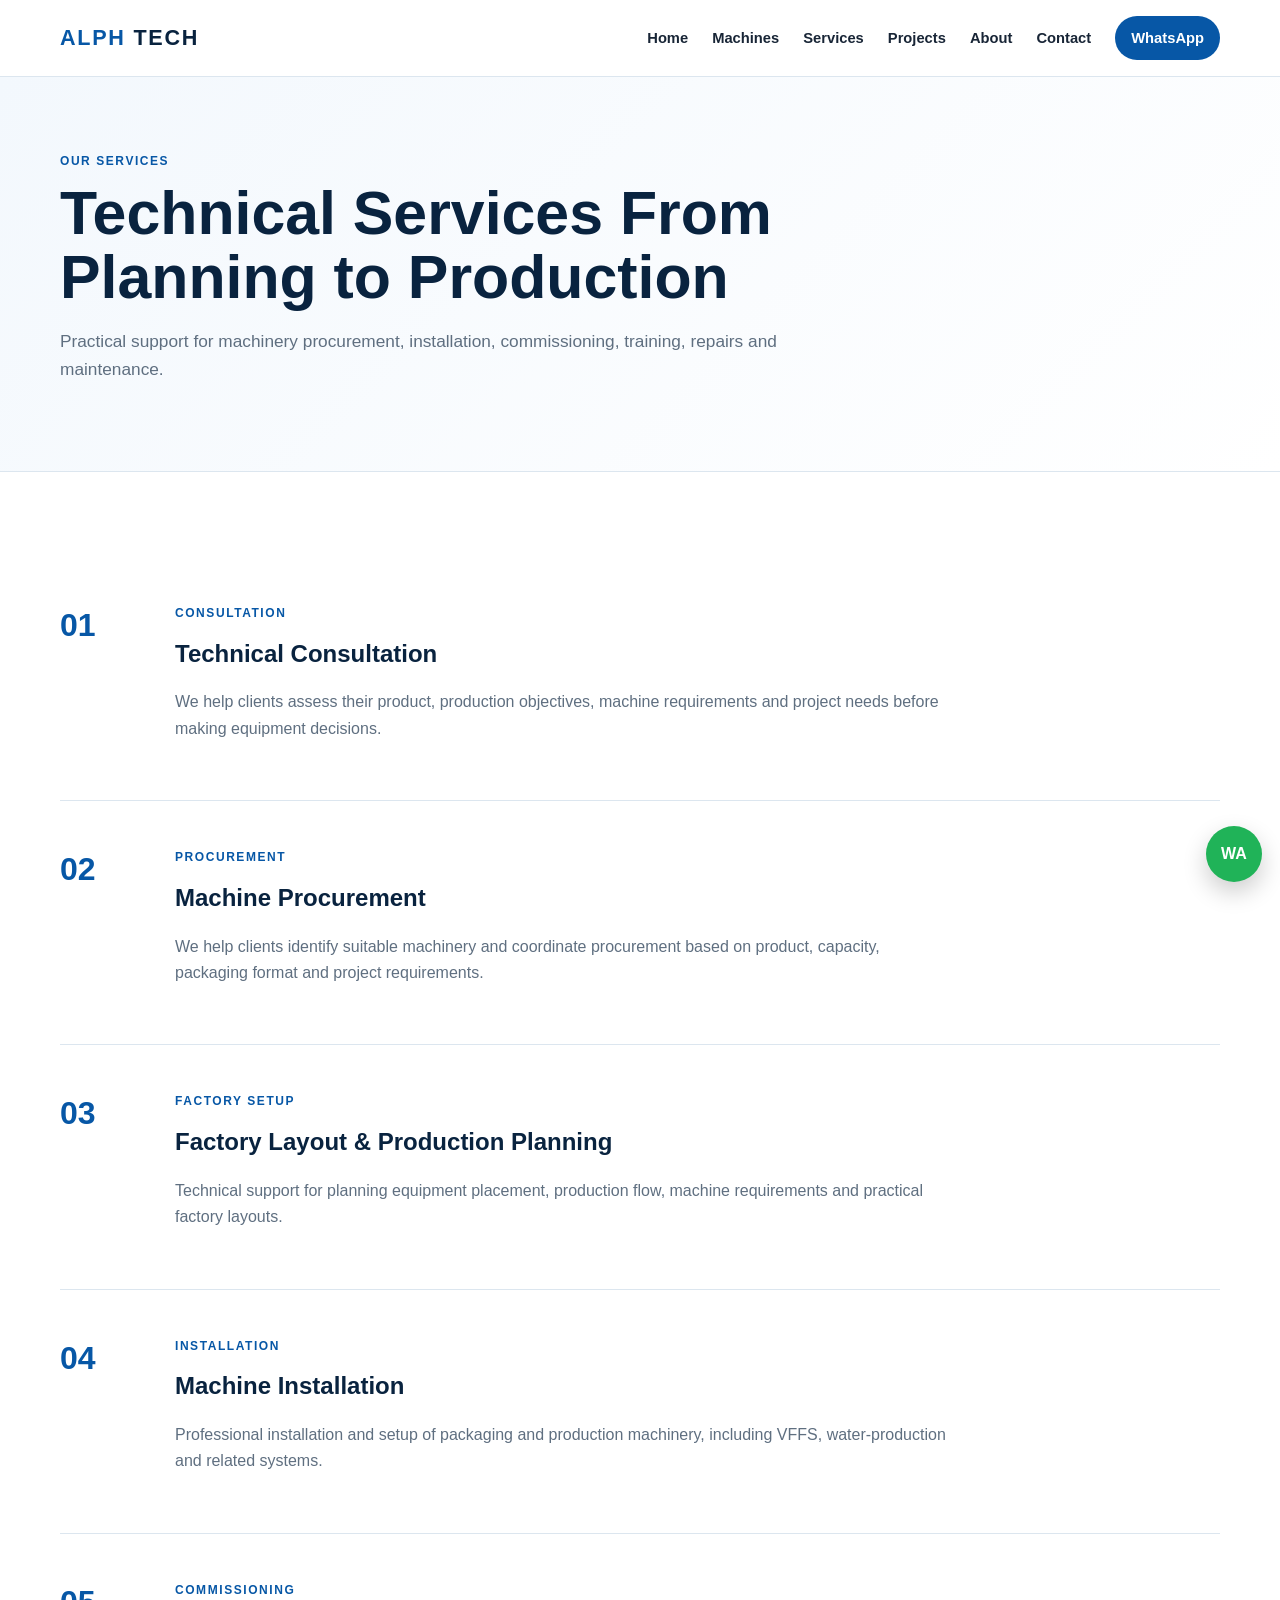
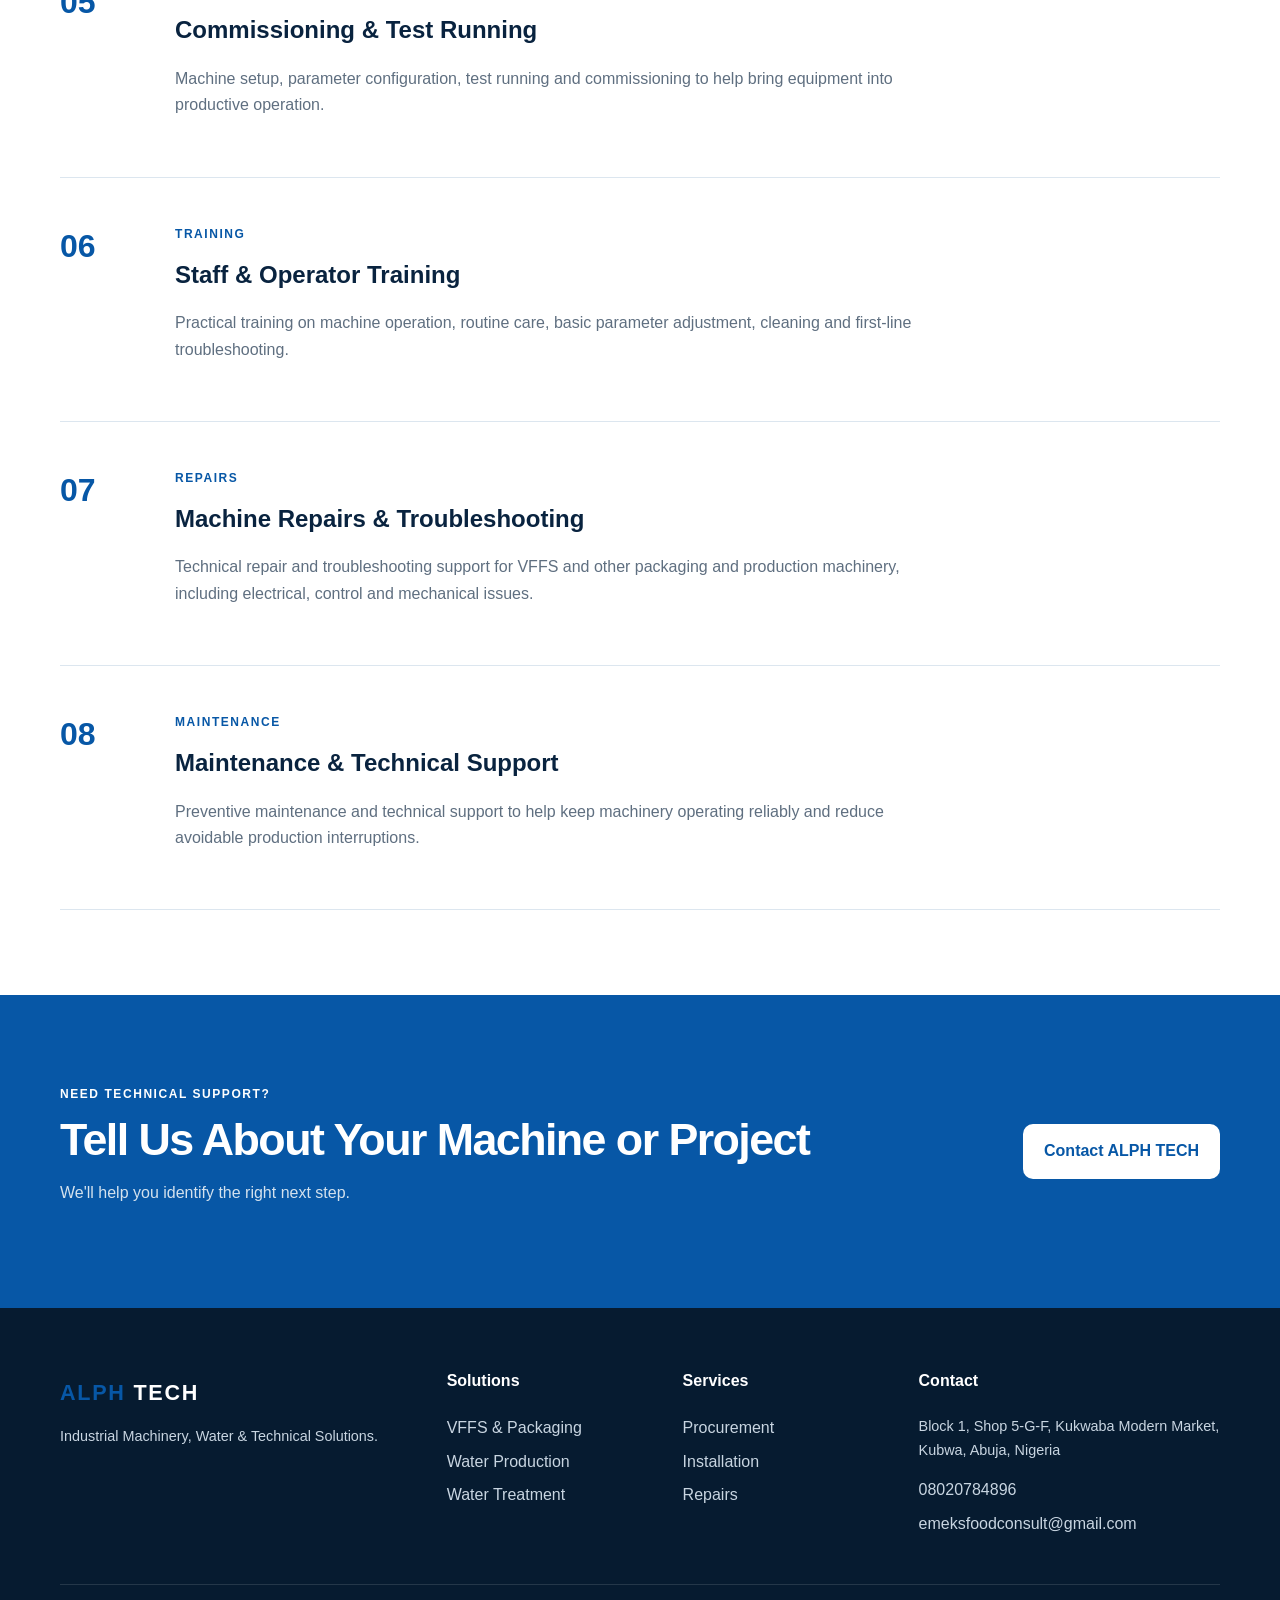
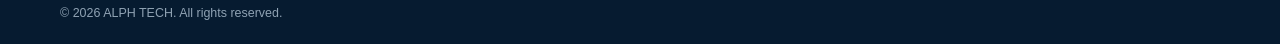
==== services.html @ 34084520 "Add files via upload" ====
<!DOCTYPE html>
<html lang="en"><head><meta charset="UTF-8"><meta name="viewport" content="width=device-width, initial-scale=1.0"><title>Services | ALPH TECH — Procurement, Installation, Repairs & Consultation</title><meta name="description" content="ALPH TECH offers machine procurement, installation, commissioning, factory layout, staff training, repairs, maintenance and technical consultation in Abuja and across Nigeria."><link rel="stylesheet" href="style.css"></head>
<body>
<header class="site-header"><div class="container nav-wrap"><a class="brand" href="index.html"><span>ALPH</span> TECH</a><button class="menu-toggle" aria-label="Open menu">☰</button><nav class="nav" id="mainNav"><a href="index.html">Home</a><a href="machines.html">Machines</a><a href="services.html">Services</a><a href="projects.html">Projects</a><a href="about.html">About</a><a href="contact.html">Contact</a><a class="nav-whatsapp" href="https://wa.me/2348020784896" target="_blank" rel="noopener">WhatsApp</a></nav></div></header>
<main>
<section class="page-hero"><div class="container"><span class="eyebrow">OUR SERVICES</span><h1>Technical Services From Planning to Production</h1><p>Practical support for machinery procurement, installation, commissioning, training, repairs and maintenance.</p></div></section>
<section class="section"><div class="container service-list">
<article id="consultation" class="service-row"><div class="service-number">01</div><div><span class="eyebrow">CONSULTATION</span><h2>Technical Consultation</h2><p>We help clients assess their product, production objectives, machine requirements and project needs before making equipment decisions.</p></div></article>
<article id="procurement" class="service-row"><div class="service-number">02</div><div><span class="eyebrow">PROCUREMENT</span><h2>Machine Procurement</h2><p>We help clients identify suitable machinery and coordinate procurement based on product, capacity, packaging format and project requirements.</p></div></article>
<article id="factory-layout" class="service-row"><div class="service-number">03</div><div><span class="eyebrow">FACTORY SETUP</span><h2>Factory Layout &amp; Production Planning</h2><p>Technical support for planning equipment placement, production flow, machine requirements and practical factory layouts.</p></div></article>
<article id="installation" class="service-row"><div class="service-number">04</div><div><span class="eyebrow">INSTALLATION</span><h2>Machine Installation</h2><p>Professional installation and setup of packaging and production machinery, including VFFS, water-production and related systems.</p></div></article>
<article id="commissioning" class="service-row"><div class="service-number">05</div><div><span class="eyebrow">COMMISSIONING</span><h2>Commissioning &amp; Test Running</h2><p>Machine setup, parameter configuration, test running and commissioning to help bring equipment into productive operation.</p></div></article>
<article id="training" class="service-row"><div class="service-number">06</div><div><span class="eyebrow">TRAINING</span><h2>Staff &amp; Operator Training</h2><p>Practical training on machine operation, routine care, basic parameter adjustment, cleaning and first-line troubleshooting.</p></div></article>
<article id="repairs" class="service-row"><div class="service-number">07</div><div><span class="eyebrow">REPAIRS</span><h2>Machine Repairs &amp; Troubleshooting</h2><p>Technical repair and troubleshooting support for VFFS and other packaging and production machinery, including electrical, control and mechanical issues.</p></div></article>
<article id="maintenance" class="service-row"><div class="service-number">08</div><div><span class="eyebrow">MAINTENANCE</span><h2>Maintenance &amp; Technical Support</h2><p>Preventive maintenance and technical support to help keep machinery operating reliably and reduce avoidable production interruptions.</p></div></article>
</div></section>
<section class="section section-blue"><div class="container cta"><div><span class="eyebrow">NEED TECHNICAL SUPPORT?</span><h2>Tell Us About Your Machine or Project</h2><p>We'll help you identify the right next step.</p></div><a class="btn btn-white" href="contact.html">Contact ALPH TECH</a></div></section>
</main>
<footer class="footer"><div class="container footer-grid"><div><a class="brand footer-brand" href="index.html"><span>ALPH</span> TECH</a><p>Industrial Machinery, Water &amp; Technical Solutions.</p></div><div><h4>Solutions</h4><a href="machines.html#vffs">VFFS &amp; Packaging</a><a href="machines.html#water-production">Water Production</a><a href="machines.html#water-treatment">Water Treatment</a></div><div><h4>Services</h4><a href="#procurement">Procurement</a><a href="#installation">Installation</a><a href="#repairs">Repairs</a></div><div><h4>Contact</h4><p>Block 1, Shop 5-G-F, Kukwaba Modern Market, Kubwa, Abuja, Nigeria</p><a href="tel:+2348020784896">08020784896</a><a href="mailto:emeksfoodconsult@gmail.com">emeksfoodconsult@gmail.com</a></div></div><div class="container copyright">© 2026 ALPH TECH. All rights reserved.</div></footer><a class="floating-whatsapp" href="https://wa.me/2348020784896" target="_blank" rel="noopener">WA</a><script src="script.js"></script>
</body></html>
---- style.css ----
:root{--blue:#0757a6;--blue2:#0b74d1;--navy:#09233f;--text:#182536;--muted:#5f6f80;--soft:#f2f7fb;--line:#dce6ef;--white:#fff;--shadow:0 16px 45px rgba(9,35,63,.10);--radius:18px}*{box-sizing:border-box}html{scroll-behavior:smooth}body{margin:0;font-family:Inter,Segoe UI,Arial,sans-serif;color:var(--text);background:#fff;line-height:1.65}a{color:inherit;text-decoration:none}.container{width:min(1160px,92%);margin:auto}.site-header{position:sticky;top:0;z-index:20;background:rgba(255,255,255,.96);backdrop-filter:blur(10px);border-bottom:1px solid var(--line)}.nav-wrap{min-height:76px;display:flex;align-items:center;justify-content:space-between}.brand{font-weight:900;font-size:1.35rem;letter-spacing:.08em;color:var(--navy)}.brand span{color:var(--blue)}.nav{display:flex;align-items:center;gap:24px;font-size:.92rem;font-weight:700}.nav a:hover{color:var(--blue)}.nav-whatsapp{background:var(--blue);color:#fff!important;padding:10px 16px;border-radius:999px}.menu-toggle{display:none;background:none;border:0;font-size:1.7rem;color:var(--navy)}.hero{padding:74px 0 65px;background:linear-gradient(135deg,#f3f8fd 0%,#fff 65%)}.hero-grid{display:grid;grid-template-columns:1.03fr .97fr;gap:54px;align-items:center}.eyebrow{display:inline-block;color:var(--blue);font-size:.75rem;font-weight:900;letter-spacing:.13em;margin-bottom:10px}.hero h1{font-size:clamp(2.35rem,5vw,4.4rem);line-height:1.04;letter-spacing:-.045em;margin:0 0 20px;color:var(--navy)}.hero-lead{font-size:1.12rem;color:var(--muted);max-width:680px}.hero-actions{display:flex;gap:12px;flex-wrap:wrap;margin:28px 0}.btn{display:inline-flex;align-items:center;justify-content:center;border-radius:10px;padding:13px 20px;font-weight:800;border:1px solid transparent;cursor:pointer}.btn-primary{background:var(--blue);color:#fff}.btn-primary:hover{background:var(--navy)}.btn-light{background:#fff;border-color:var(--line);color:var(--navy)}.btn-white{background:#fff;color:var(--blue)}.hero-stats{display:flex;gap:28px;margin-top:30px;flex-wrap:wrap}.hero-stats div{display:flex;flex-direction:column}.hero-stats strong{font-size:1.5rem;color:var(--navy)}.hero-stats span{font-size:.78rem;color:var(--muted);font-weight:700}.image-placeholder{position:relative;min-height:250px;background:linear-gradient(135deg,#dfeaf4,#eef4f8);border:1px solid var(--line);border-radius:var(--radius);overflow:hidden;display:flex;align-items:center;justify-content:center}.image-placeholder img{width:100%;height:100%;min-height:250px;object-fit:cover;display:block}.hero-visual{min-height:460px;box-shadow:var(--shadow)}.hero-visual img{min-height:460px}.placeholder-label{position:absolute;inset:0;display:flex;align-items:center;justify-content:center;flex-direction:column;text-align:center;color:#476074;font-weight:900;letter-spacing:.08em}.placeholder-label small{font-weight:600;letter-spacing:0;color:#6c7d8b;margin-top:5px}.placeholder-active .placeholder-label{display:flex}.placeholder-label{display:none}.placeholder-active .placeholder-label{display:flex}.section{padding:85px 0}.section-soft{background:var(--soft)}.section-blue{background:var(--blue);color:#fff}.section-dark{background:var(--navy);color:#fff}.section-heading{display:flex;justify-content:space-between;gap:40px;align-items:end;margin-bottom:35px}.section-heading h2,.split h2,.cta h2{font-size:clamp(1.9rem,3.5vw,3rem);line-height:1.1;letter-spacing:-.035em;margin:0;color:var(--navy)}.section-heading>p{max-width:500px;color:var(--muted);margin:0}.light h2,.section-blue .eyebrow{color:#fff}.section-blue .section-heading>p{color:#dbeeff}.cards{display:grid;gap:20px}.cards.four{grid-template-columns:repeat(4,1fr)}.cards.three{grid-template-columns:repeat(3,1fr)}.cards.two{grid-template-columns:repeat(2,1fr)}.service-card{background:#fff;border:1px solid var(--line);border-radius:var(--radius);padding:26px;box-shadow:0 8px 25px rgba(9,35,63,.05)}.service-card h3{margin:12px 0 8px;color:var(--navy)}.service-card p{color:var(--muted)}.service-card a,.text-link{color:var(--blue);font-weight:800}.service-card.tall{padding:20px}.service-card.tall .image-placeholder{margin:-20px -20px 22px;border-radius:18px 18px 0 0;border:0}.icon{width:42px;height:42px;border-radius:10px;background:#e7f2fc;color:var(--blue);display:grid;place-items:center;font-weight:900}.image-feature{display:grid;grid-template-columns:1fr 1fr;gap:38px;align-items:center}.image-feature .large{min-height:410px}.image-feature .large img{min-height:410px}.feature-copy h3{font-size:1.8rem;margin-top:0}.feature-copy p{color:#dbeeff}.tag-list{display:flex;flex-wrap:wrap;gap:8px;margin:22px 0}.tag-list span{border:1px solid rgba(255,255,255,.28);padding:7px 11px;border-radius:999px;font-size:.82rem}.split{display:grid;grid-template-columns:1fr 1fr;gap:55px;align-items:center}.split.reverse{grid-template-columns:1fr 1fr}.check-list{padding:0;list-style:none}.check-list li{margin:11px 0;padding-left:27px;position:relative}.check-list li:before{content:"✓";position:absolute;left:0;color:var(--blue);font-weight:900}.mini-grid{display:grid;grid-template-columns:repeat(3,1fr);gap:10px;margin:25px 0}.mini-grid div{background:#fff;border:1px solid var(--line);padding:16px;border-radius:12px;display:flex;flex-direction:column}.mini-grid strong{color:var(--blue);font-size:1.2rem}.mini-grid span{font-size:.78rem;color:var(--muted)}.process{display:grid;grid-template-columns:repeat(3,1fr);gap:20px}.process>div{border-top:3px solid var(--blue);padding:22px;background:#fff;border:1px solid var(--line);border-top:3px solid var(--blue);border-radius:12px}.process b{color:var(--blue)}.process h3{margin:7px 0}.process p{color:var(--muted);margin:0}.cta{display:flex;justify-content:space-between;align-items:center;gap:30px}.cta h2{color:#fff}.cta p{color:#d4e2ee;max-width:700px}.page-hero{padding:70px 0;background:linear-gradient(135deg,#f3f8fd,#fff);border-bottom:1px solid var(--line)}.page-hero h1{font-size:clamp(2.2rem,5vw,3.8rem);line-height:1.05;color:var(--navy);margin:0 0 16px;max-width:850px}.page-hero p{max-width:720px;color:var(--muted);font-size:1.08rem}.machine-grid{display:grid;grid-template-columns:repeat(4,1fr);gap:20px}.machine-card{border:1px solid var(--line);border-radius:var(--radius);overflow:hidden;background:#fff;box-shadow:0 8px 24px rgba(9,35,63,.05)}.machine-card .image-placeholder{border:0;border-radius:0;min-height:220px}.machine-card .image-placeholder img{min-height:220px}.machine-card h3,.machine-card p{margin-left:20px;margin-right:20px}.machine-card h3{margin-top:20px;margin-bottom:6px;color:var(--navy)}.machine-card p{color:var(--muted);margin-bottom:23px}.notice{margin-top:30px;padding:20px 22px;border-radius:12px;background:#eaf4fd;border:1px solid #cfe5f7;color:#27465f}.centered{text-align:center}.service-list{display:grid;gap:0}.service-row{display:grid;grid-template-columns:90px 1fr;gap:25px;padding:42px 0;border-bottom:1px solid var(--line)}.service-number{font-size:2rem;font-weight:900;color:var(--blue)}.service-row h2{margin:0 0 8px;color:var(--navy)}.service-row p{max-width:780px;color:var(--muted)}.filter-bar{display:flex;gap:8px;flex-wrap:wrap;margin-bottom:30px}.filter{background:#fff;border:1px solid var(--line);border-radius:999px;padding:10px 15px;font-weight:800;cursor:pointer}.filter.active{background:var(--blue);color:#fff;border-color:var(--blue)}.project-grid{display:grid;grid-template-columns:repeat(3,1fr);gap:22px}.project-card{border:1px solid var(--line);border-radius:var(--radius);overflow:hidden;background:#fff}.project-card .image-placeholder{border:0;border-radius:0;min-height:250px}.project-card .image-placeholder img{min-height:250px}.project-card>div:last-child{padding:20px}.project-card h3{margin:7px 0}.project-card p{color:var(--muted);margin:0}.project-tag{font-size:.7rem;font-weight:900;color:var(--blue);letter-spacing:.1em}.stats-large{display:grid;grid-template-columns:repeat(4,1fr);gap:20px}.stats-large div{text-align:center;padding:25px;background:#fff;border:1px solid var(--line);border-radius:15px}.stats-large strong{display:block;font-size:2.1rem;color:var(--blue)}.stats-large span{color:var(--muted);font-weight:700}.contact-grid{display:grid;grid-template-columns:.85fr 1.15fr;gap:55px}.contact-item{padding:18px 0;border-bottom:1px solid var(--line)}.contact-item span{display:block;font-size:.72rem;font-weight:900;letter-spacing:.12em;color:var(--blue)}.contact-item a{font-weight:800;font-size:1.05rem}.contact-form{background:var(--soft);padding:30px;border-radius:var(--radius);border:1px solid var(--line)}.contact-form label{display:block;font-weight:800;margin-bottom:15px}.contact-form input,.contact-form select,.contact-form textarea{width:100%;margin-top:7px;border:1px solid #c9d7e3;border-radius:9px;padding:12px 13px;font:inherit;background:#fff}.contact-form textarea{resize:vertical}.form-note{font-size:.82rem;color:var(--muted)}.map-note{padding:40px;border:1px solid var(--line);border-radius:var(--radius);background:#fff}.footer{background:#061b30;color:#c8d5e1;padding:60px 0 20px}.footer-grid{display:grid;grid-template-columns:1.4fr .8fr .8fr 1.2fr;gap:35px}.footer h4{color:#fff;margin-top:0}.footer a{display:block;margin:7px 0}.footer a:hover{color:#fff}.footer p{font-size:.9rem}.footer-brand{color:#fff}.copyright{border-top:1px solid rgba(255,255,255,.12);margin-top:40px;padding-top:18px;font-size:.78rem;color:#8fa2b3}.floating-whatsapp{position:fixed;right:18px;bottom:18px;z-index:30;width:56px;height:56px;border-radius:50%;display:grid;place-items:center;background:#20b358;color:#fff;font-weight:900;box-shadow:0 10px 25px rgba(0,0,0,.2)}
@media(max-width:980px){.nav{gap:14px}.cards.four,.machine-grid{grid-template-columns:repeat(2,1fr)}.hero-grid,.image-feature,.split,.contact-grid{grid-template-columns:1fr}.hero-visual{min-height:360px}.hero-visual img{min-height:360px}.process{grid-template-columns:repeat(2,1fr)}.project-grid{grid-template-columns:repeat(2,1fr)}.footer-grid{grid-template-columns:repeat(2,1fr)}}
@media(max-width:720px){.nav{display:none;position:absolute;left:0;right:0;top:76px;background:#fff;padding:15px 4%;border-bottom:1px solid var(--line);box-shadow:var(--shadow);flex-direction:column;align-items:stretch}.nav.open{display:flex}.nav a{padding:10px 0}.nav-whatsapp{text-align:center}.menu-toggle{display:block}.hero{padding:48px 0}.hero-stats{gap:20px}.section{padding:62px 0}.section-heading,.cta{display:block}.section-heading>p{margin-top:15px}.cards.four,.cards.three,.cards.two,.machine-grid,.process,.project-grid,.stats-large{grid-template-columns:1fr}.image-feature .large{min-height:280px}.image-feature .large img{min-height:280px}.split{gap:30px}.mini-grid{grid-template-columns:1fr}.service-row{grid-template-columns:55px 1fr;gap:12px}.service-number{font-size:1.4rem}.footer-grid{grid-template-columns:1fr}.footer{padding-top:45px}}
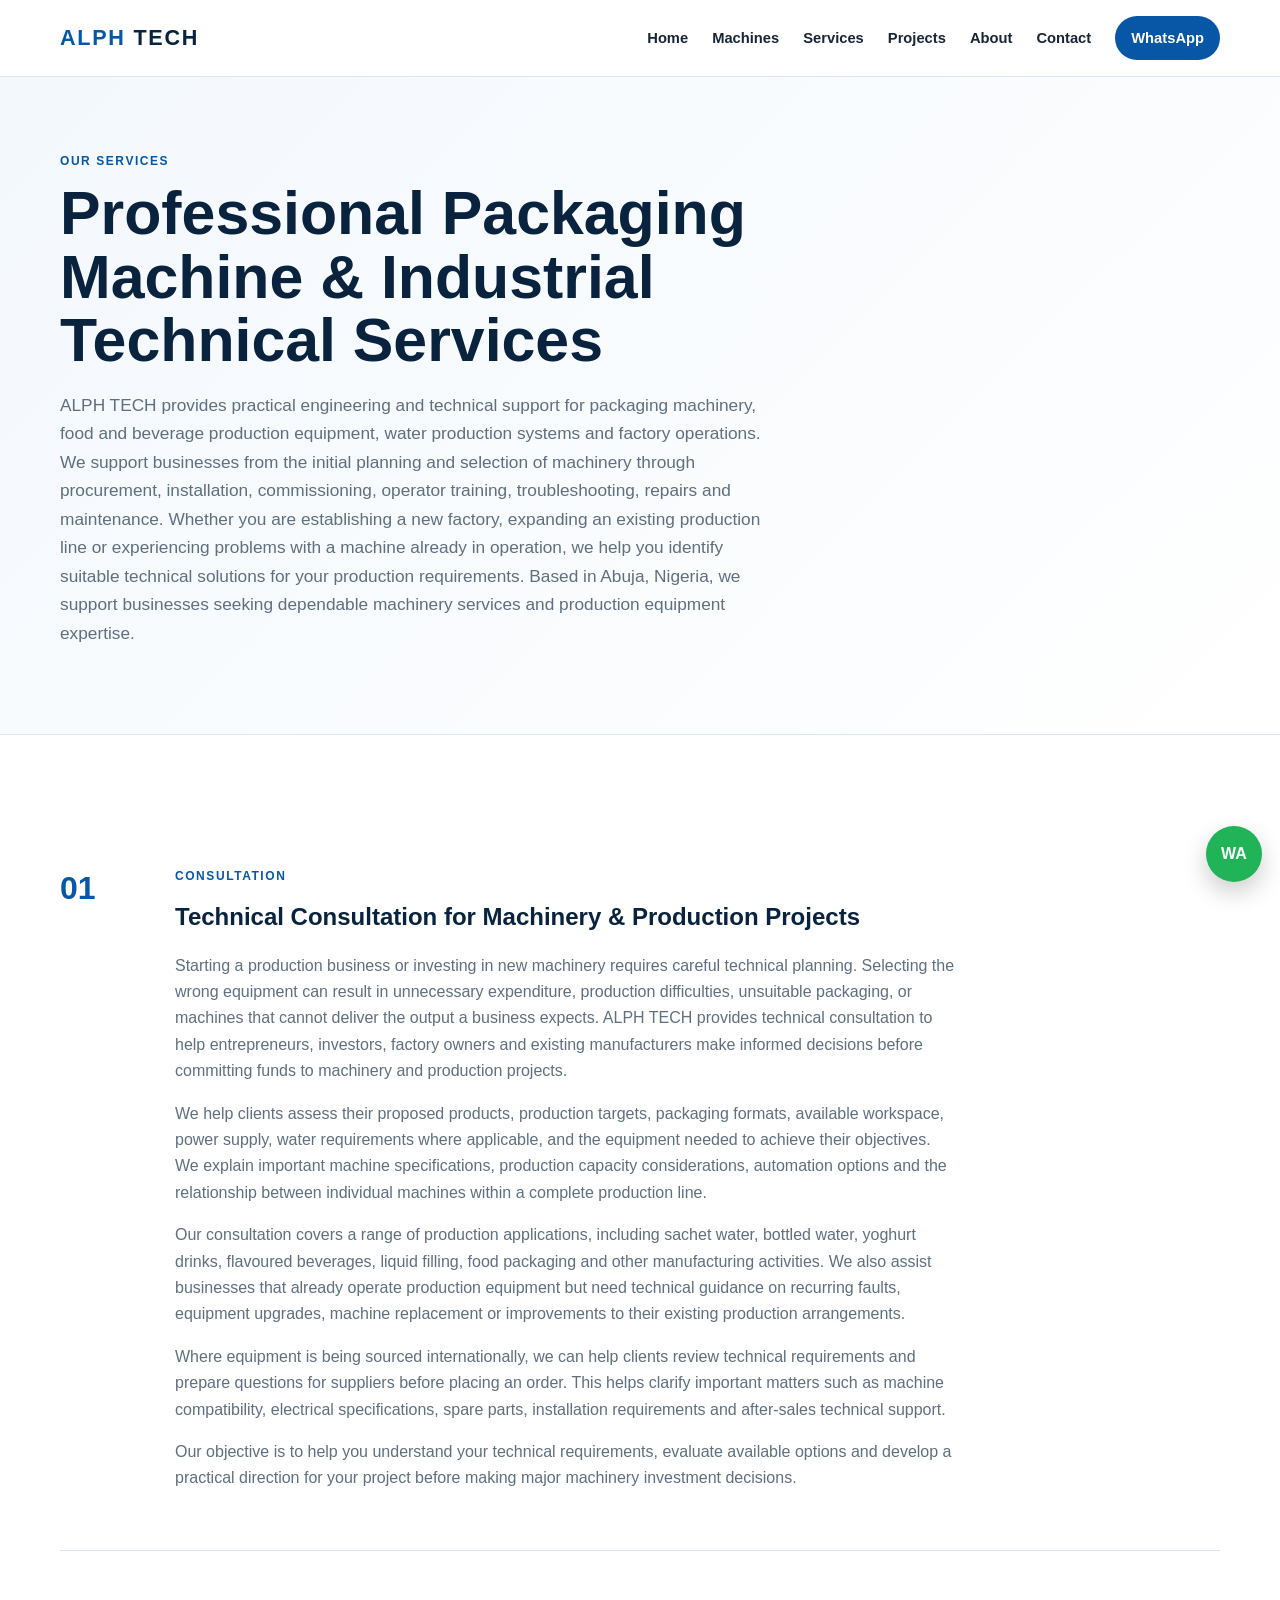
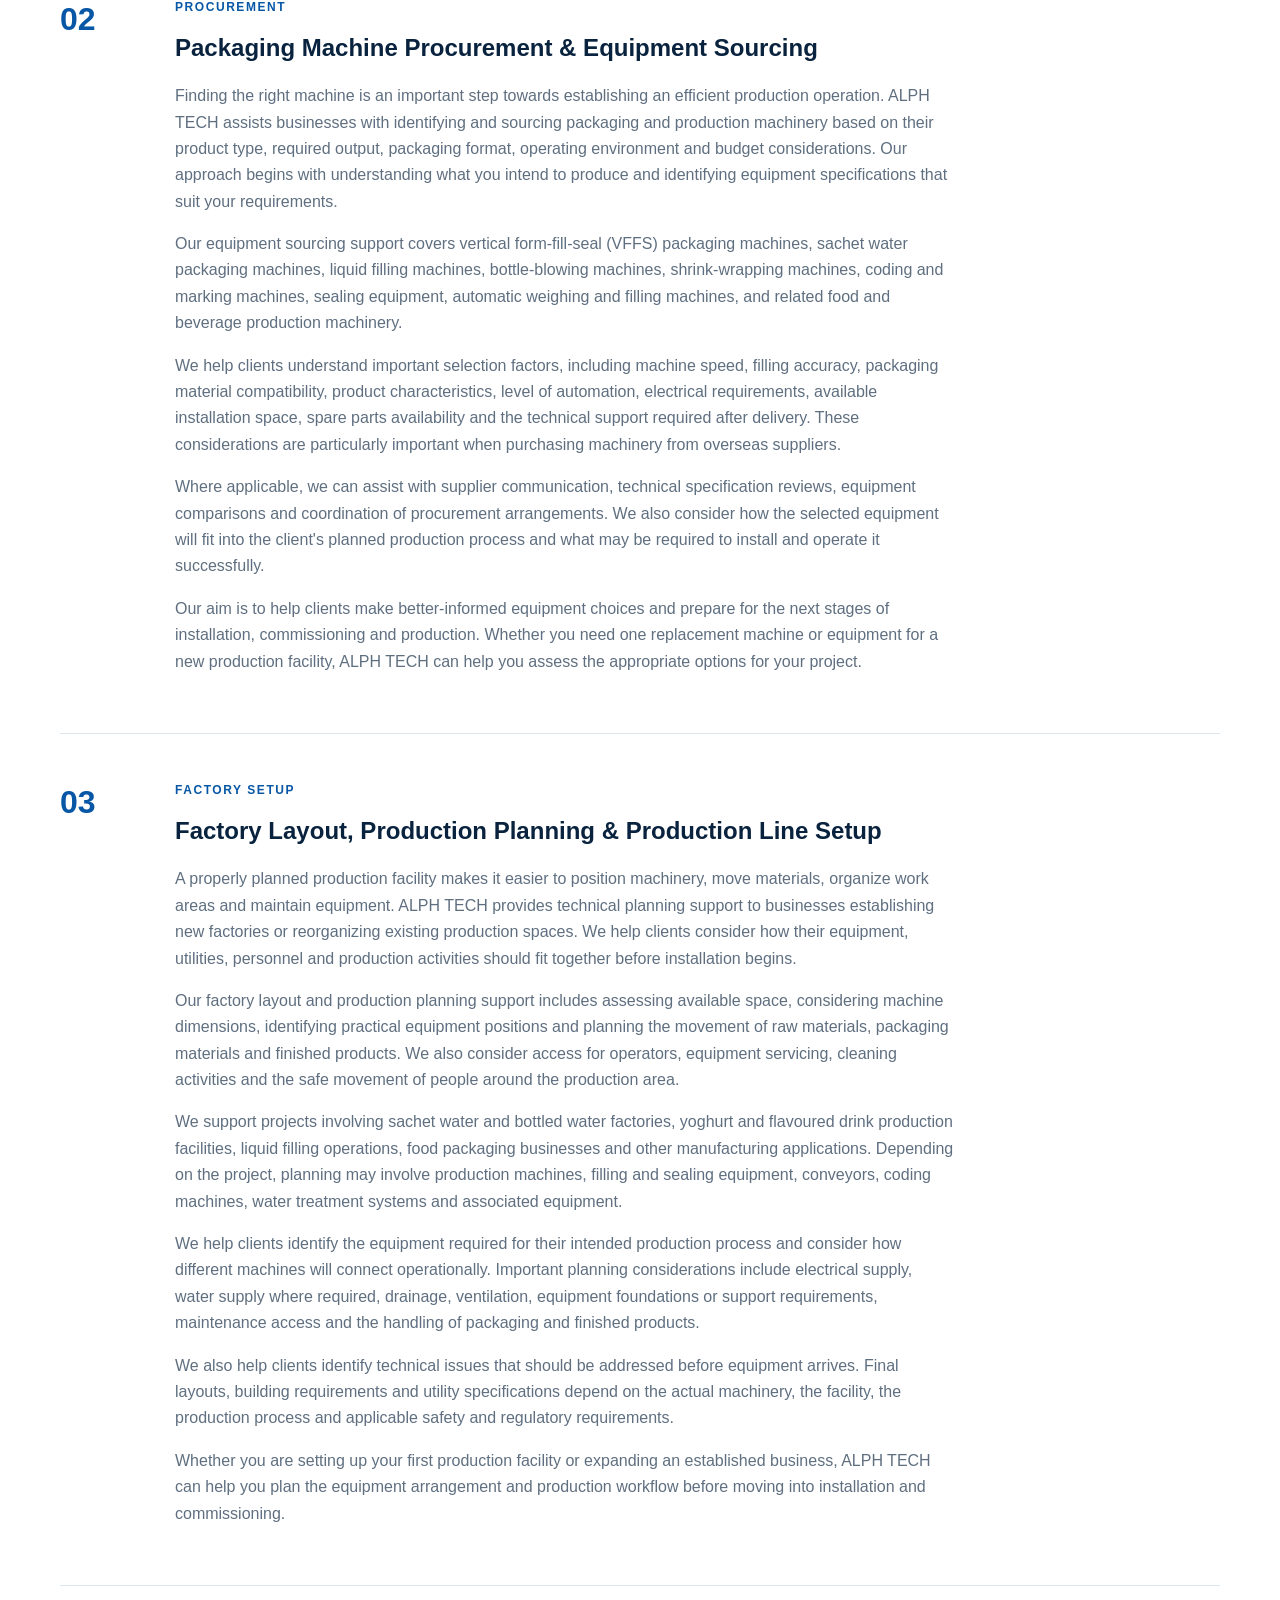
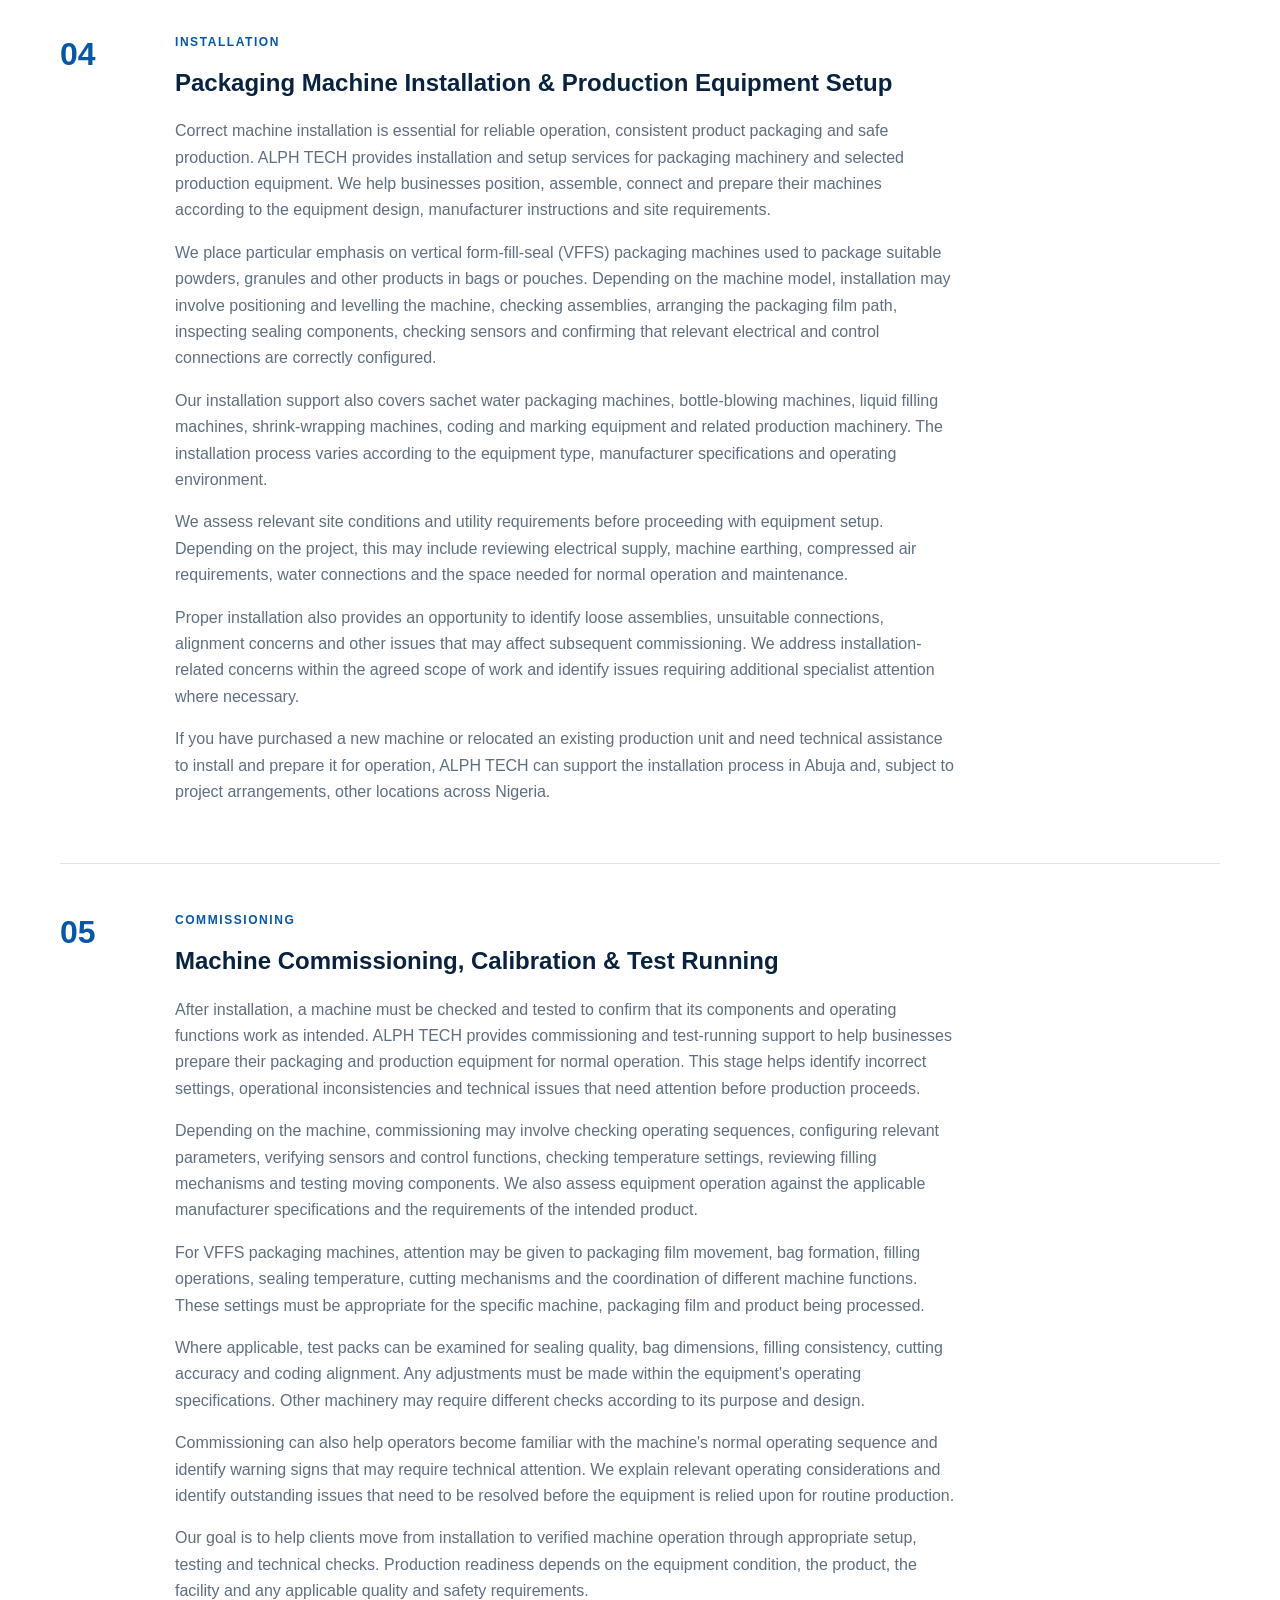
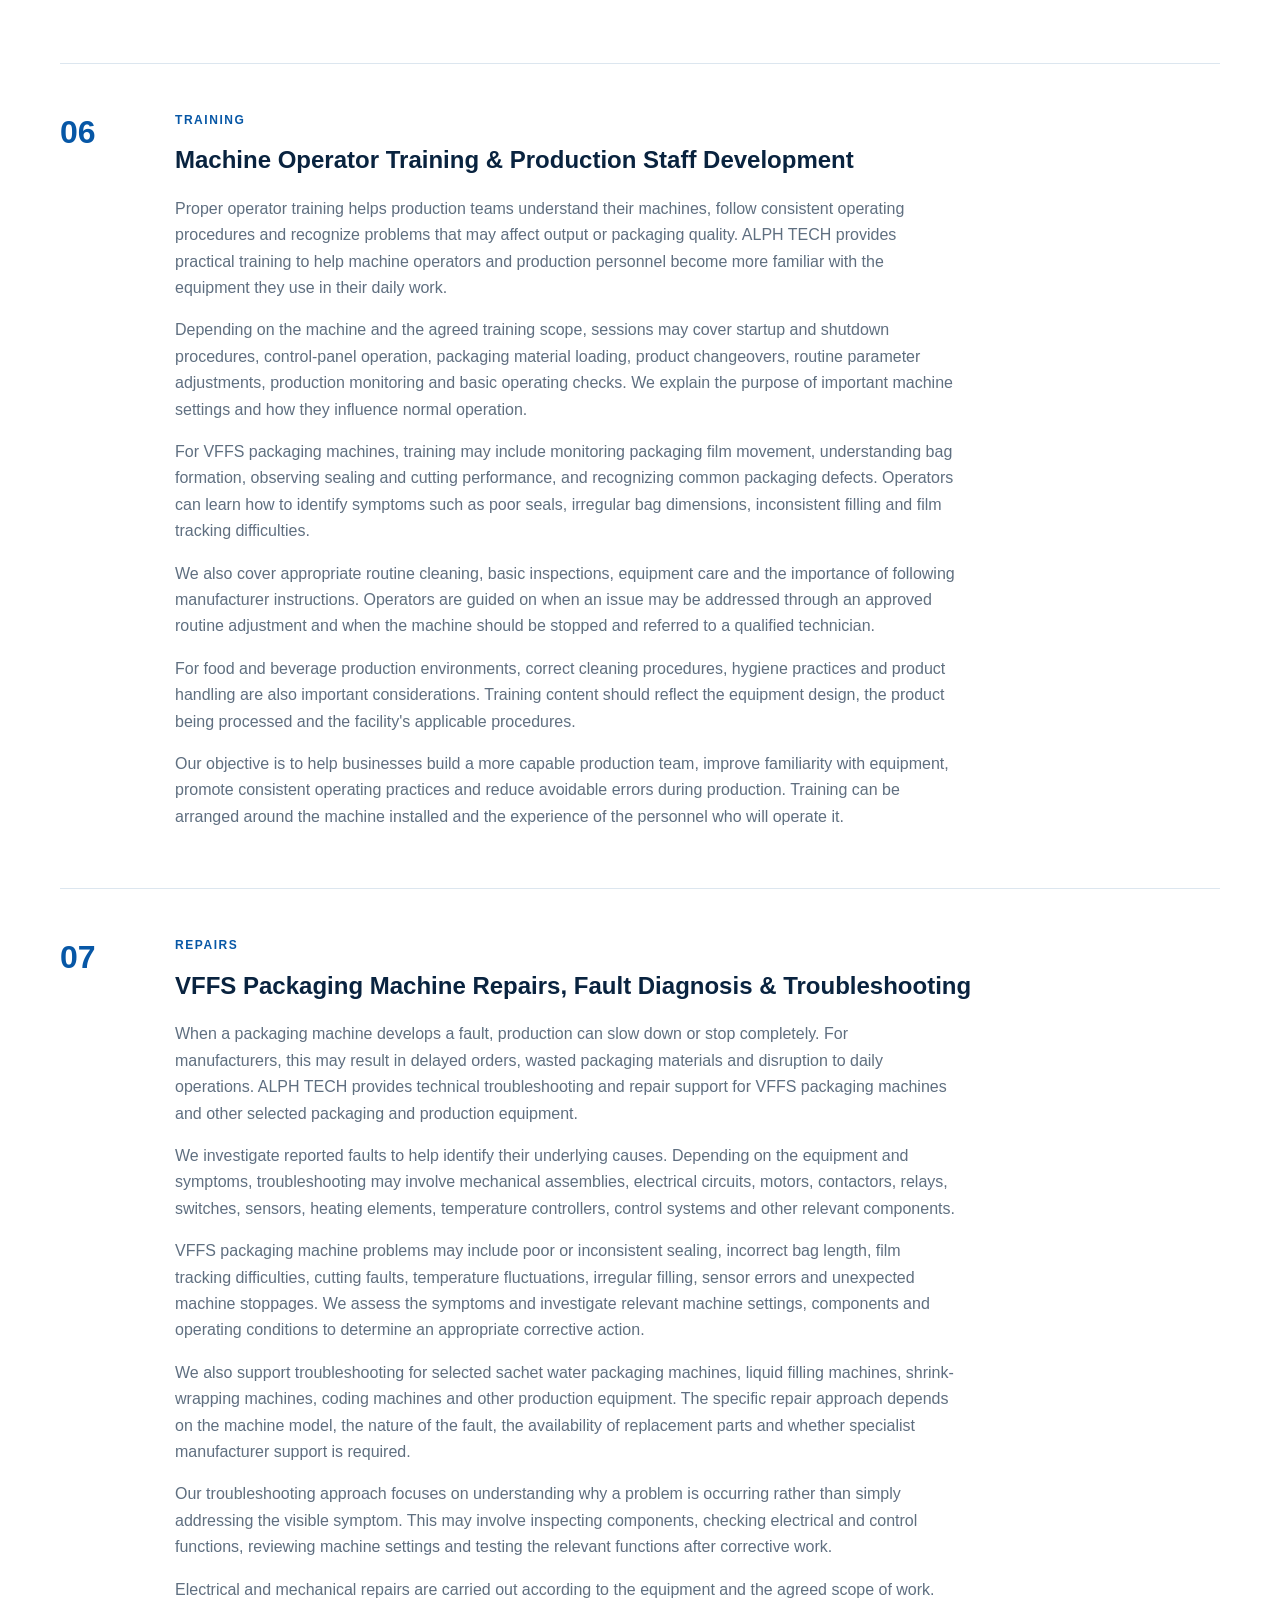
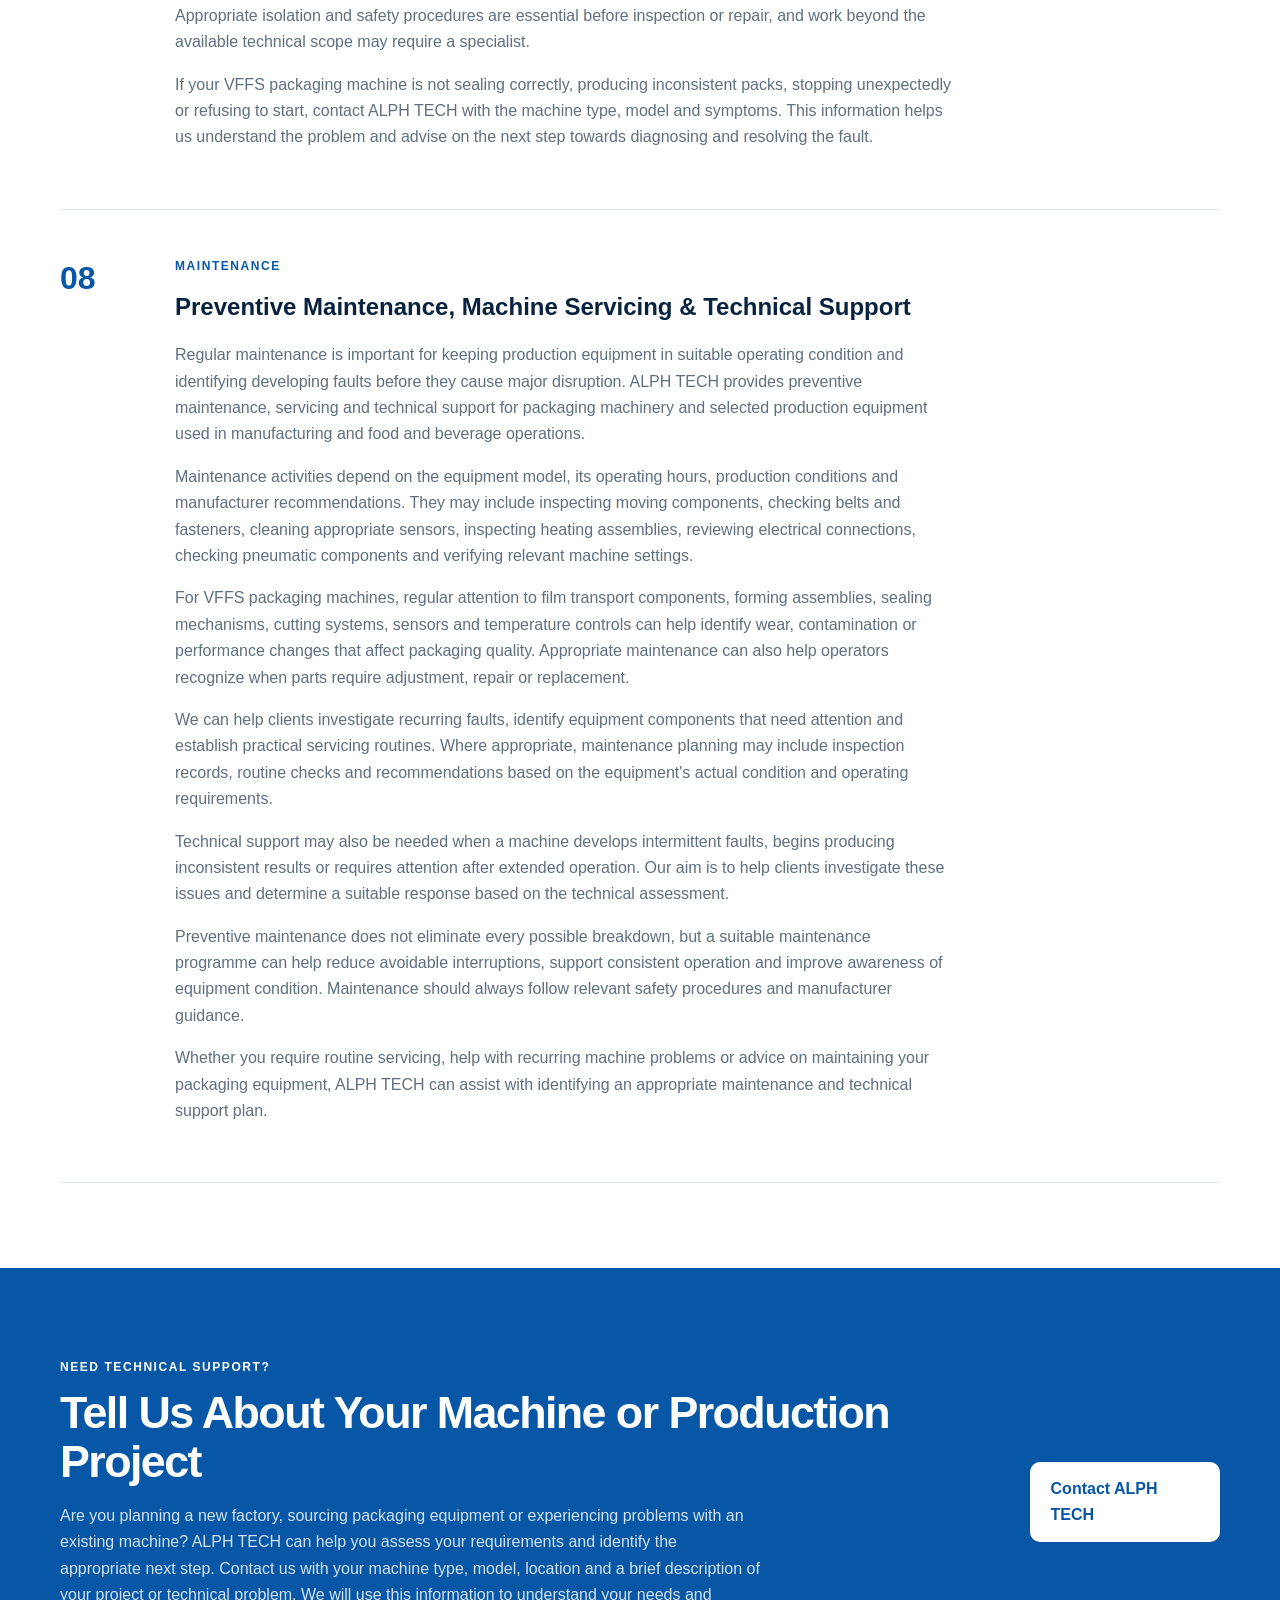
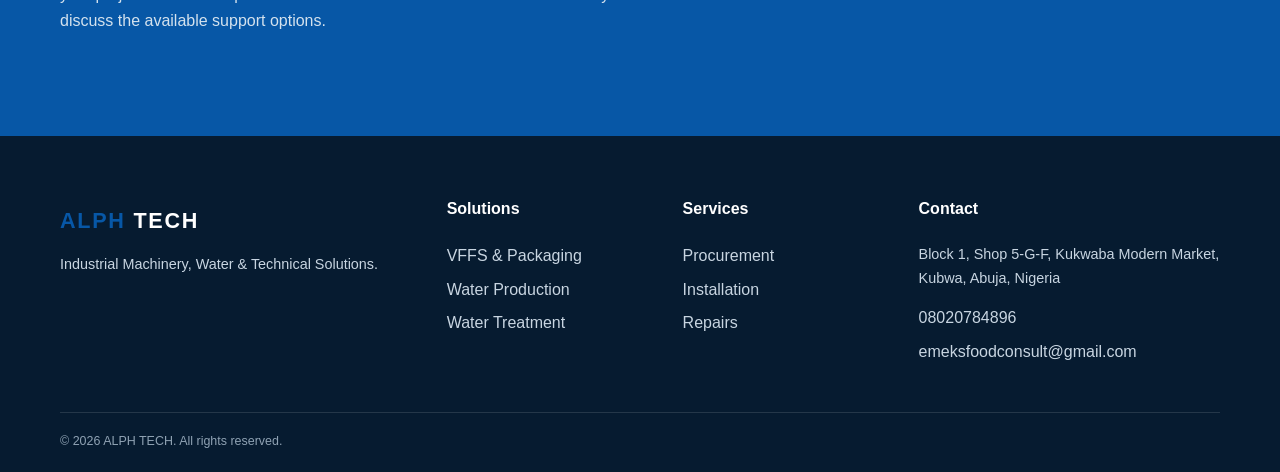
==== commit 7eadbd65: "Update services.html" ====
--- a/services.html
+++ b/services.html
@@ -1,20 +1,685 @@
+
 <!DOCTYPE html>
-<html lang="en"><head><meta charset="UTF-8"><meta name="viewport" content="width=device-width, initial-scale=1.0"><title>Services | ALPH TECH — Procurement, Installation, Repairs & Consultation</title><meta name="description" content="ALPH TECH offers machine procurement, installation, commissioning, factory layout, staff training, repairs, maintenance and technical consultation in Abuja and across Nigeria."><link rel="stylesheet" href="style.css"></head>
+<html lang="en">
+<head>
+    <meta charset="UTF-8">
+    <meta name="viewport" content="width=device-width, initial-scale=1.0">
+
+    <title>Our Services | ALPH TECH — Packaging Machine Installation, Repairs & Factory Setup</title>
+
+    <meta name="description" content="ALPH TECH provides packaging machine installation, VFFS repairs, machine procurement, commissioning, factory setup, operator training and maintenance in Abuja and across Nigeria.">
+
+    <meta name="keywords" content="packaging machine repairs Abuja, VFFS machine technician Nigeria, packaging machine installation, factory setup Nigeria, sachet water machine repairs, machine procurement, production line maintenance">
+
+    <link rel="stylesheet" href="style.css">
+</head>
+
 <body>
-<header class="site-header"><div class="container nav-wrap"><a class="brand" href="index.html"><span>ALPH</span> TECH</a><button class="menu-toggle" aria-label="Open menu">☰</button><nav class="nav" id="mainNav"><a href="index.html">Home</a><a href="machines.html">Machines</a><a href="services.html">Services</a><a href="projects.html">Projects</a><a href="about.html">About</a><a href="contact.html">Contact</a><a class="nav-whatsapp" href="https://wa.me/2348020784896" target="_blank" rel="noopener">WhatsApp</a></nav></div></header>
+
+<header class="site-header">
+    <div class="container nav-wrap">
+        <a class="brand" href="index.html"><span>ALPH</span> TECH</a>
+
+        <button class="menu-toggle" aria-label="Open menu">☰</button>
+
+        <nav class="nav" id="mainNav">
+            <a href="index.html">Home</a>
+            <a href="machines.html">Machines</a>
+            <a href="services.html">Services</a>
+            <a href="projects.html">Projects</a>
+            <a href="about.html">About</a>
+            <a href="contact.html">Contact</a>
+            <a class="nav-whatsapp" href="https://wa.me/2348020784896" target="_blank" rel="noopener">WhatsApp</a>
+        </nav>
+    </div>
+</header>
+
 <main>
-<section class="page-hero"><div class="container"><span class="eyebrow">OUR SERVICES</span><h1>Technical Services From Planning to Production</h1><p>Practical support for machinery procurement, installation, commissioning, training, repairs and maintenance.</p></div></section>
-<section class="section"><div class="container service-list">
-<article id="consultation" class="service-row"><div class="service-number">01</div><div><span class="eyebrow">CONSULTATION</span><h2>Technical Consultation</h2><p>We help clients assess their product, production objectives, machine requirements and project needs before making equipment decisions.</p></div></article>
-<article id="procurement" class="service-row"><div class="service-number">02</div><div><span class="eyebrow">PROCUREMENT</span><h2>Machine Procurement</h2><p>We help clients identify suitable machinery and coordinate procurement based on product, capacity, packaging format and project requirements.</p></div></article>
-<article id="factory-layout" class="service-row"><div class="service-number">03</div><div><span class="eyebrow">FACTORY SETUP</span><h2>Factory Layout &amp; Production Planning</h2><p>Technical support for planning equipment placement, production flow, machine requirements and practical factory layouts.</p></div></article>
-<article id="installation" class="service-row"><div class="service-number">04</div><div><span class="eyebrow">INSTALLATION</span><h2>Machine Installation</h2><p>Professional installation and setup of packaging and production machinery, including VFFS, water-production and related systems.</p></div></article>
-<article id="commissioning" class="service-row"><div class="service-number">05</div><div><span class="eyebrow">COMMISSIONING</span><h2>Commissioning &amp; Test Running</h2><p>Machine setup, parameter configuration, test running and commissioning to help bring equipment into productive operation.</p></div></article>
-<article id="training" class="service-row"><div class="service-number">06</div><div><span class="eyebrow">TRAINING</span><h2>Staff &amp; Operator Training</h2><p>Practical training on machine operation, routine care, basic parameter adjustment, cleaning and first-line troubleshooting.</p></div></article>
-<article id="repairs" class="service-row"><div class="service-number">07</div><div><span class="eyebrow">REPAIRS</span><h2>Machine Repairs &amp; Troubleshooting</h2><p>Technical repair and troubleshooting support for VFFS and other packaging and production machinery, including electrical, control and mechanical issues.</p></div></article>
-<article id="maintenance" class="service-row"><div class="service-number">08</div><div><span class="eyebrow">MAINTENANCE</span><h2>Maintenance &amp; Technical Support</h2><p>Preventive maintenance and technical support to help keep machinery operating reliably and reduce avoidable production interruptions.</p></div></article>
-</div></section>
-<section class="section section-blue"><div class="container cta"><div><span class="eyebrow">NEED TECHNICAL SUPPORT?</span><h2>Tell Us About Your Machine or Project</h2><p>We'll help you identify the right next step.</p></div><a class="btn btn-white" href="contact.html">Contact ALPH TECH</a></div></section>
+
+<!-- PAGE INTRODUCTION -->
+<section class="page-hero">
+    <div class="container">
+        <span class="eyebrow">OUR SERVICES</span>
+
+        <h1>Professional Packaging Machine & Industrial Technical Services</h1>
+
+        <p>
+            ALPH TECH provides practical engineering and technical support for
+            packaging machinery, food and beverage production equipment, water
+            production systems and factory operations. We support businesses
+            from the initial planning and selection of machinery through
+            procurement, installation, commissioning, operator training,
+            troubleshooting, repairs and maintenance. Whether you are
+            establishing a new factory, expanding an existing production line
+            or experiencing problems with a machine already in operation,
+            we help you identify suitable technical solutions for your
+            production requirements. Based in Abuja, Nigeria, we support
+            businesses seeking dependable machinery services and production
+            equipment expertise.
+        </p>
+    </div>
+</section>
+
+<!-- ALL SERVICES -->
+<section class="section">
+<div class="container service-list">
+
+    <!-- SERVICE 1 -->
+    <article id="consultation" class="service-row">
+        <div class="service-number">01</div>
+
+        <div>
+            <span class="eyebrow">CONSULTATION</span>
+
+            <h2>Technical Consultation for Machinery & Production Projects</h2>
+
+            <p>
+                Starting a production business or investing in new machinery
+                requires careful technical planning. Selecting the wrong
+                equipment can result in unnecessary expenditure, production
+                difficulties, unsuitable packaging, or machines that cannot
+                deliver the output a business expects. ALPH TECH provides
+                technical consultation to help entrepreneurs, investors,
+                factory owners and existing manufacturers make informed
+                decisions before committing funds to machinery and production
+                projects.
+            </p>
+
+            <p>
+                We help clients assess their proposed products, production
+                targets, packaging formats, available workspace, power supply,
+                water requirements where applicable, and the equipment needed
+                to achieve their objectives. We explain important machine
+                specifications, production capacity considerations, automation
+                options and the relationship between individual machines
+                within a complete production line.
+            </p>
+
+            <p>
+                Our consultation covers a range of production applications,
+                including sachet water, bottled water, yoghurt drinks,
+                flavoured beverages, liquid filling, food packaging and
+                other manufacturing activities. We also assist businesses
+                that already operate production equipment but need technical
+                guidance on recurring faults, equipment upgrades, machine
+                replacement or improvements to their existing production
+                arrangements.
+            </p>
+
+            <p>
+                Where equipment is being sourced internationally, we can
+                help clients review technical requirements and prepare
+                questions for suppliers before placing an order. This helps
+                clarify important matters such as machine compatibility,
+                electrical specifications, spare parts, installation
+                requirements and after-sales technical support.
+            </p>
+
+            <p>
+                Our objective is to help you understand your technical
+                requirements, evaluate available options and develop a
+                practical direction for your project before making major
+                machinery investment decisions.
+            </p>
+        </div>
+    </article>
+
+    <!-- SERVICE 2 -->
+    <article id="procurement" class="service-row">
+        <div class="service-number">02</div>
+
+        <div>
+            <span class="eyebrow">PROCUREMENT</span>
+
+            <h2>Packaging Machine Procurement & Equipment Sourcing</h2>
+
+            <p>
+                Finding the right machine is an important step towards
+                establishing an efficient production operation. ALPH TECH
+                assists businesses with identifying and sourcing packaging
+                and production machinery based on their product type,
+                required output, packaging format, operating environment
+                and budget considerations. Our approach begins with
+                understanding what you intend to produce and identifying
+                equipment specifications that suit your requirements.
+            </p>
+
+            <p>
+                Our equipment sourcing support covers vertical form-fill-seal
+                (VFFS) packaging machines, sachet water packaging machines,
+                liquid filling machines, bottle-blowing machines,
+                shrink-wrapping machines, coding and marking machines,
+                sealing equipment, automatic weighing and filling machines,
+                and related food and beverage production machinery.
+            </p>
+
+            <p>
+                We help clients understand important selection factors,
+                including machine speed, filling accuracy, packaging material
+                compatibility, product characteristics, level of automation,
+                electrical requirements, available installation space,
+                spare parts availability and the technical support required
+                after delivery. These considerations are particularly
+                important when purchasing machinery from overseas suppliers.
+            </p>
+
+            <p>
+                Where applicable, we can assist with supplier communication,
+                technical specification reviews, equipment comparisons
+                and coordination of procurement arrangements. We also
+                consider how the selected equipment will fit into the
+                client's planned production process and what may be required
+                to install and operate it successfully.
+            </p>
+
+            <p>
+                Our aim is to help clients make better-informed equipment
+                choices and prepare for the next stages of installation,
+                commissioning and production. Whether you need one
+                replacement machine or equipment for a new production
+                facility, ALPH TECH can help you assess the appropriate
+                options for your project.
+            </p>
+        </div>
+    </article>
+
+    <!-- SERVICE 3 -->
+    <article id="factory-layout" class="service-row">
+        <div class="service-number">03</div>
+
+        <div>
+            <span class="eyebrow">FACTORY SETUP</span>
+
+            <h2>Factory Layout, Production Planning & Production Line Setup</h2>
+
+            <p>
+                A properly planned production facility makes it easier to
+                position machinery, move materials, organize work areas
+                and maintain equipment. ALPH TECH provides technical
+                planning support to businesses establishing new factories
+                or reorganizing existing production spaces. We help clients
+                consider how their equipment, utilities, personnel and
+                production activities should fit together before installation
+                begins.
+            </p>
+
+            <p>
+                Our factory layout and production planning support includes
+                assessing available space, considering machine dimensions,
+                identifying practical equipment positions and planning the
+                movement of raw materials, packaging materials and finished
+                products. We also consider access for operators, equipment
+                servicing, cleaning activities and the safe movement of
+                people around the production area.
+            </p>
+
+            <p>
+                We support projects involving sachet water and bottled water
+                factories, yoghurt and flavoured drink production facilities,
+                liquid filling operations, food packaging businesses and
+                other manufacturing applications. Depending on the project,
+                planning may involve production machines, filling and sealing
+                equipment, conveyors, coding machines, water treatment
+                systems and associated equipment.
+            </p>
+
+            <p>
+                We help clients identify the equipment required for their
+                intended production process and consider how different
+                machines will connect operationally. Important planning
+                considerations include electrical supply, water supply
+                where required, drainage, ventilation, equipment foundations
+                or support requirements, maintenance access and the handling
+                of packaging and finished products.
+            </p>
+
+            <p>
+                We also help clients identify technical issues that should
+                be addressed before equipment arrives. Final layouts,
+                building requirements and utility specifications depend
+                on the actual machinery, the facility, the production
+                process and applicable safety and regulatory requirements.
+            </p>
+
+            <p>
+                Whether you are setting up your first production facility
+                or expanding an established business, ALPH TECH can help
+                you plan the equipment arrangement and production workflow
+                before moving into installation and commissioning.
+            </p>
+        </div>
+    </article>
+
+    <!-- SERVICE 4 -->
+    <article id="installation" class="service-row">
+        <div class="service-number">04</div>
+
+        <div>
+            <span class="eyebrow">INSTALLATION</span>
+
+            <h2>Packaging Machine Installation & Production Equipment Setup</h2>
+
+            <p>
+                Correct machine installation is essential for reliable
+                operation, consistent product packaging and safe production.
+                ALPH TECH provides installation and setup services for
+                packaging machinery and selected production equipment.
+                We help businesses position, assemble, connect and prepare
+                their machines according to the equipment design,
+                manufacturer instructions and site requirements.
+            </p>
+
+            <p>
+                We place particular emphasis on vertical form-fill-seal
+                (VFFS) packaging machines used to package suitable powders,
+                granules and other products in bags or pouches. Depending
+                on the machine model, installation may involve positioning
+                and levelling the machine, checking assemblies, arranging
+                the packaging film path, inspecting sealing components,
+                checking sensors and confirming that relevant electrical
+                and control connections are correctly configured.
+            </p>
+
+            <p>
+                Our installation support also covers sachet water packaging
+                machines, bottle-blowing machines, liquid filling machines,
+                shrink-wrapping machines, coding and marking equipment
+                and related production machinery. The installation process
+                varies according to the equipment type, manufacturer
+                specifications and operating environment.
+            </p>
+
+            <p>
+                We assess relevant site conditions and utility requirements
+                before proceeding with equipment setup. Depending on the
+                project, this may include reviewing electrical supply,
+                machine earthing, compressed air requirements, water
+                connections and the space needed for normal operation
+                and maintenance.
+            </p>
+
+            <p>
+                Proper installation also provides an opportunity to identify
+                loose assemblies, unsuitable connections, alignment concerns
+                and other issues that may affect subsequent commissioning.
+                We address installation-related concerns within the agreed
+                scope of work and identify issues requiring additional
+                specialist attention where necessary.
+            </p>
+
+            <p>
+                If you have purchased a new machine or relocated an existing
+                production unit and need technical assistance to install
+                and prepare it for operation, ALPH TECH can support the
+                installation process in Abuja and, subject to project
+                arrangements, other locations across Nigeria.
+            </p>
+        </div>
+    </article>
+
+    <!-- SERVICE 5 -->
+    <article id="commissioning" class="service-row">
+        <div class="service-number">05</div>
+
+        <div>
+            <span class="eyebrow">COMMISSIONING</span>
+
+            <h2>Machine Commissioning, Calibration & Test Running</h2>
+
+            <p>
+                After installation, a machine must be checked and tested
+                to confirm that its components and operating functions
+                work as intended. ALPH TECH provides commissioning and
+                test-running support to help businesses prepare their
+                packaging and production equipment for normal operation.
+                This stage helps identify incorrect settings, operational
+                inconsistencies and technical issues that need attention
+                before production proceeds.
+            </p>
+
+            <p>
+                Depending on the machine, commissioning may involve checking
+                operating sequences, configuring relevant parameters,
+                verifying sensors and control functions, checking temperature
+                settings, reviewing filling mechanisms and testing moving
+                components. We also assess equipment operation against
+                the applicable manufacturer specifications and the
+                requirements of the intended product.
+            </p>
+
+            <p>
+                For VFFS packaging machines, attention may be given to
+                packaging film movement, bag formation, filling operations,
+                sealing temperature, cutting mechanisms and the coordination
+                of different machine functions. These settings must be
+                appropriate for the specific machine, packaging film
+                and product being processed.
+            </p>
+
+            <p>
+                Where applicable, test packs can be examined for sealing
+                quality, bag dimensions, filling consistency, cutting
+                accuracy and coding alignment. Any adjustments must be
+                made within the equipment's operating specifications.
+                Other machinery may require different checks according
+                to its purpose and design.
+            </p>
+
+            <p>
+                Commissioning can also help operators become familiar
+                with the machine's normal operating sequence and identify
+                warning signs that may require technical attention.
+                We explain relevant operating considerations and identify
+                outstanding issues that need to be resolved before the
+                equipment is relied upon for routine production.
+            </p>
+
+            <p>
+                Our goal is to help clients move from installation to
+                verified machine operation through appropriate setup,
+                testing and technical checks. Production readiness depends
+                on the equipment condition, the product, the facility
+                and any applicable quality and safety requirements.
+            </p>
+        </div>
+    </article>
+
+    <!-- SERVICE 6 -->
+    <article id="training" class="service-row">
+        <div class="service-number">06</div>
+
+        <div>
+            <span class="eyebrow">TRAINING</span>
+
+            <h2>Machine Operator Training & Production Staff Development</h2>
+
+            <p>
+                Proper operator training helps production teams understand
+                their machines, follow consistent operating procedures
+                and recognize problems that may affect output or packaging
+                quality. ALPH TECH provides practical training to help
+                machine operators and production personnel become more
+                familiar with the equipment they use in their daily work.
+            </p>
+
+            <p>
+                Depending on the machine and the agreed training scope,
+                sessions may cover startup and shutdown procedures,
+                control-panel operation, packaging material loading,
+                product changeovers, routine parameter adjustments,
+                production monitoring and basic operating checks.
+                We explain the purpose of important machine settings
+                and how they influence normal operation.
+            </p>
+
+            <p>
+                For VFFS packaging machines, training may include monitoring
+                packaging film movement, understanding bag formation,
+                observing sealing and cutting performance, and recognizing
+                common packaging defects. Operators can learn how to
+                identify symptoms such as poor seals, irregular bag
+                dimensions, inconsistent filling and film tracking
+                difficulties.
+            </p>
+
+            <p>
+                We also cover appropriate routine cleaning, basic
+                inspections, equipment care and the importance of following
+                manufacturer instructions. Operators are guided on when
+                an issue may be addressed through an approved routine
+                adjustment and when the machine should be stopped and
+                referred to a qualified technician.
+            </p>
+
+            <p>
+                For food and beverage production environments, correct
+                cleaning procedures, hygiene practices and product handling
+                are also important considerations. Training content
+                should reflect the equipment design, the product being
+                processed and the facility's applicable procedures.
+            </p>
+
+            <p>
+                Our objective is to help businesses build a more capable
+                production team, improve familiarity with equipment,
+                promote consistent operating practices and reduce
+                avoidable errors during production. Training can be
+                arranged around the machine installed and the experience
+                of the personnel who will operate it.
+            </p>
+        </div>
+    </article>
+
+    <!-- SERVICE 7 -->
+    <article id="repairs" class="service-row">
+        <div class="service-number">07</div>
+
+        <div>
+            <span class="eyebrow">REPAIRS</span>
+
+            <h2>VFFS Packaging Machine Repairs, Fault Diagnosis & Troubleshooting</h2>
+
+            <p>
+                When a packaging machine develops a fault, production
+                can slow down or stop completely. For manufacturers,
+                this may result in delayed orders, wasted packaging
+                materials and disruption to daily operations. ALPH TECH
+                provides technical troubleshooting and repair support
+                for VFFS packaging machines and other selected packaging
+                and production equipment.
+            </p>
+
+            <p>
+                We investigate reported faults to help identify their
+                underlying causes. Depending on the equipment and
+                symptoms, troubleshooting may involve mechanical
+                assemblies, electrical circuits, motors, contactors,
+                relays, switches, sensors, heating elements, temperature
+                controllers, control systems and other relevant
+                components.
+            </p>
+
+            <p>
+                VFFS packaging machine problems may include poor or
+                inconsistent sealing, incorrect bag length, film tracking
+                difficulties, cutting faults, temperature fluctuations,
+                irregular filling, sensor errors and unexpected machine
+                stoppages. We assess the symptoms and investigate
+                relevant machine settings, components and operating
+                conditions to determine an appropriate corrective action.
+            </p>
+
+            <p>
+                We also support troubleshooting for selected sachet
+                water packaging machines, liquid filling machines,
+                shrink-wrapping machines, coding machines and other
+                production equipment. The specific repair approach
+                depends on the machine model, the nature of the fault,
+                the availability of replacement parts and whether
+                specialist manufacturer support is required.
+            </p>
+
+            <p>
+                Our troubleshooting approach focuses on understanding
+                why a problem is occurring rather than simply addressing
+                the visible symptom. This may involve inspecting
+                components, checking electrical and control functions,
+                reviewing machine settings and testing the relevant
+                functions after corrective work.
+            </p>
+
+            <p>
+                Electrical and mechanical repairs are carried out
+                according to the equipment and the agreed scope of work.
+                Appropriate isolation and safety procedures are essential
+                before inspection or repair, and work beyond the available
+                technical scope may require a specialist.
+            </p>
+
+            <p>
+                If your VFFS packaging machine is not sealing correctly,
+                producing inconsistent packs, stopping unexpectedly
+                or refusing to start, contact ALPH TECH with the machine
+                type, model and symptoms. This information helps us
+                understand the problem and advise on the next step
+                towards diagnosing and resolving the fault.
+            </p>
+        </div>
+    </article>
+
+    <!-- SERVICE 8 -->
+    <article id="maintenance" class="service-row">
+        <div class="service-number">08</div>
+
+        <div>
+            <span class="eyebrow">MAINTENANCE</span>
+
+            <h2>Preventive Maintenance, Machine Servicing & Technical Support</h2>
+
+            <p>
+                Regular maintenance is important for keeping production
+                equipment in suitable operating condition and identifying
+                developing faults before they cause major disruption.
+                ALPH TECH provides preventive maintenance, servicing
+                and technical support for packaging machinery and
+                selected production equipment used in manufacturing
+                and food and beverage operations.
+            </p>
+
+            <p>
+                Maintenance activities depend on the equipment model,
+                its operating hours, production conditions and
+                manufacturer recommendations. They may include inspecting
+                moving components, checking belts and fasteners,
+                cleaning appropriate sensors, inspecting heating
+                assemblies, reviewing electrical connections,
+                checking pneumatic components and verifying relevant
+                machine settings.
+            </p>
+
+            <p>
+                For VFFS packaging machines, regular attention to film
+                transport components, forming assemblies, sealing
+                mechanisms, cutting systems, sensors and temperature
+                controls can help identify wear, contamination or
+                performance changes that affect packaging quality.
+                Appropriate maintenance can also help operators
+                recognize when parts require adjustment, repair or
+                replacement.
+            </p>
+
+            <p>
+                We can help clients investigate recurring faults,
+                identify equipment components that need attention
+                and establish practical servicing routines. Where
+                appropriate, maintenance planning may include inspection
+                records, routine checks and recommendations based
+                on the equipment's actual condition and operating
+                requirements.
+            </p>
+
+            <p>
+                Technical support may also be needed when a machine
+                develops intermittent faults, begins producing
+                inconsistent results or requires attention after
+                extended operation. Our aim is to help clients
+                investigate these issues and determine a suitable
+                response based on the technical assessment.
+            </p>
+
+            <p>
+                Preventive maintenance does not eliminate every
+                possible breakdown, but a suitable maintenance
+                programme can help reduce avoidable interruptions,
+                support consistent operation and improve awareness
+                of equipment condition. Maintenance should always
+                follow relevant safety procedures and manufacturer
+                guidance.
+            </p>
+
+            <p>
+                Whether you require routine servicing, help with
+                recurring machine problems or advice on maintaining
+                your packaging equipment, ALPH TECH can assist
+                with identifying an appropriate maintenance and
+                technical support plan.
+            </p>
+        </div>
+    </article>
+
+</div>
+</section>
+
+<!-- CALL TO ACTION -->
+<section class="section section-blue">
+    <div class="container cta">
+
+        <div>
+            <span class="eyebrow">NEED TECHNICAL SUPPORT?</span>
+
+            <h2>Tell Us About Your Machine or Production Project</h2>
+
+            <p>
+                Are you planning a new factory, sourcing packaging
+                equipment or experiencing problems with an existing
+                machine? ALPH TECH can help you assess your requirements
+                and identify the appropriate next step. Contact us
+                with your machine type, model, location and a brief
+                description of your project or technical problem.
+                We will use this information to understand your
+                needs and discuss the available support options.
+            </p>
+        </div>
+
+        <a class="btn btn-white" href="contact.html">Contact ALPH TECH</a>
+
+    </div>
+</section>
+
 </main>
-<footer class="footer"><div class="container footer-grid"><div><a class="brand footer-brand" href="index.html"><span>ALPH</span> TECH</a><p>Industrial Machinery, Water &amp; Technical Solutions.</p></div><div><h4>Solutions</h4><a href="machines.html#vffs">VFFS &amp; Packaging</a><a href="machines.html#water-production">Water Production</a><a href="machines.html#water-treatment">Water Treatment</a></div><div><h4>Services</h4><a href="#procurement">Procurement</a><a href="#installation">Installation</a><a href="#repairs">Repairs</a></div><div><h4>Contact</h4><p>Block 1, Shop 5-G-F, Kukwaba Modern Market, Kubwa, Abuja, Nigeria</p><a href="tel:+2348020784896">08020784896</a><a href="mailto:emeksfoodconsult@gmail.com">emeksfoodconsult@gmail.com</a></div></div><div class="container copyright">© 2026 ALPH TECH. All rights reserved.</div></footer><a class="floating-whatsapp" href="https://wa.me/2348020784896" target="_blank" rel="noopener">WA</a><script src="script.js"></script>
-</body></html>+
+<!-- FOOTER -->
+<footer class="footer">
+
+    <div class="container footer-grid">
+
+        <div>
+            <a class="brand footer-brand" href="index.html"><span>ALPH</span> TECH</a>
+            <p>Industrial Machinery, Water &amp; Technical Solutions.</p>
+        </div>
+
+        <div>
+            <h4>Solutions</h4>
+            <a href="machines.html#vffs">VFFS &amp; Packaging</a>
+            <a href="machines.html#water-production">Water Production</a>
+            <a href="machines.html#water-treatment">Water Treatment</a>
+        </div>
+
+        <div>
+            <h4>Services</h4>
+            <a href="#procurement">Procurement</a>
+            <a href="#installation">Installation</a>
+            <a href="#repairs">Repairs</a>
+        </div>
+
+        <div>
+            <h4>Contact</h4>
+            <p>Block 1, Shop 5-G-F, Kukwaba Modern Market, Kubwa, Abuja, Nigeria</p>
+            <a href="tel:+2348020784896">08020784896</a>
+            <a href="mailto:emeksfoodconsult@gmail.com">emeksfoodconsult@gmail.com</a>
+        </div>
+
+    </div>
+
+    <div class="container copyright">
+        © 2026 ALPH TECH. All rights reserved.
+    </div>
+
+</footer>
+
+<a class="floating-whatsapp" href="https://wa.me/2348020784896" target="_blank" rel="noopener">WA</a>
+
+<script src="script.js"></script>
+
+</body>
+</html>
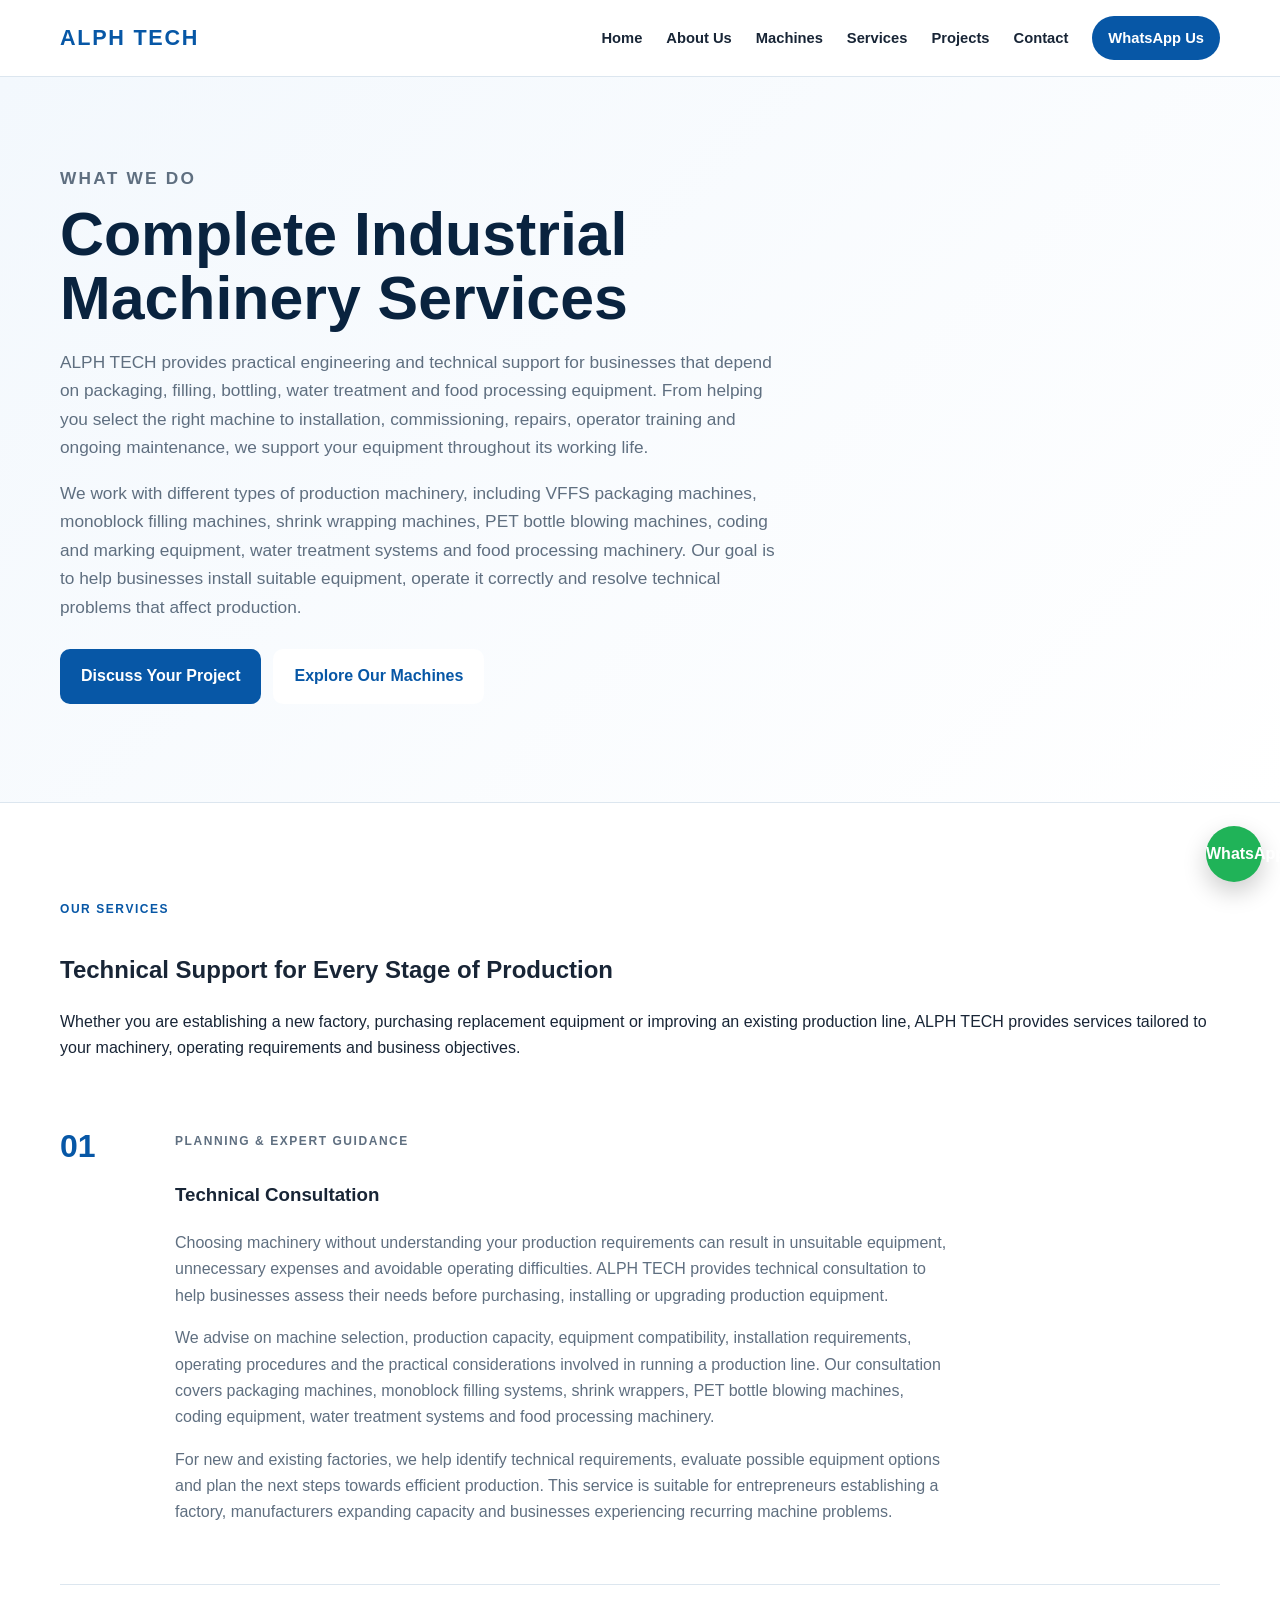
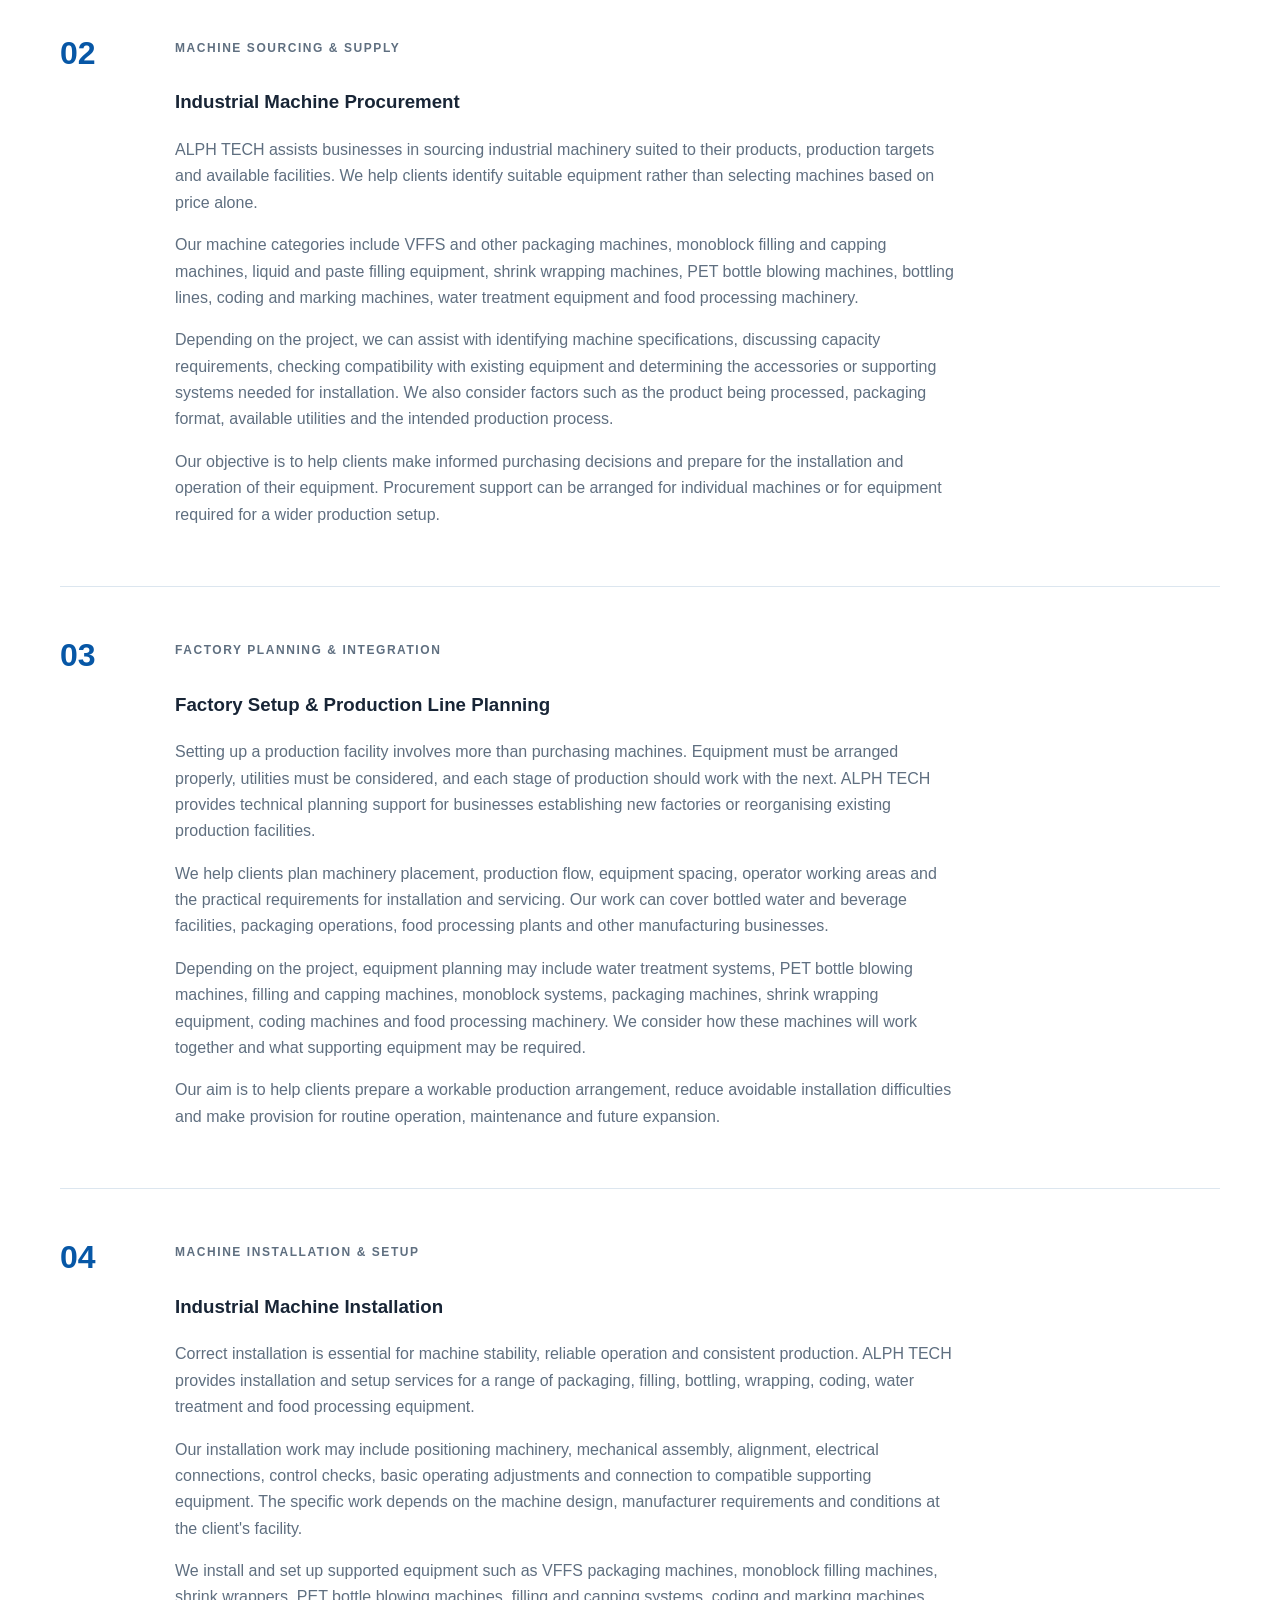
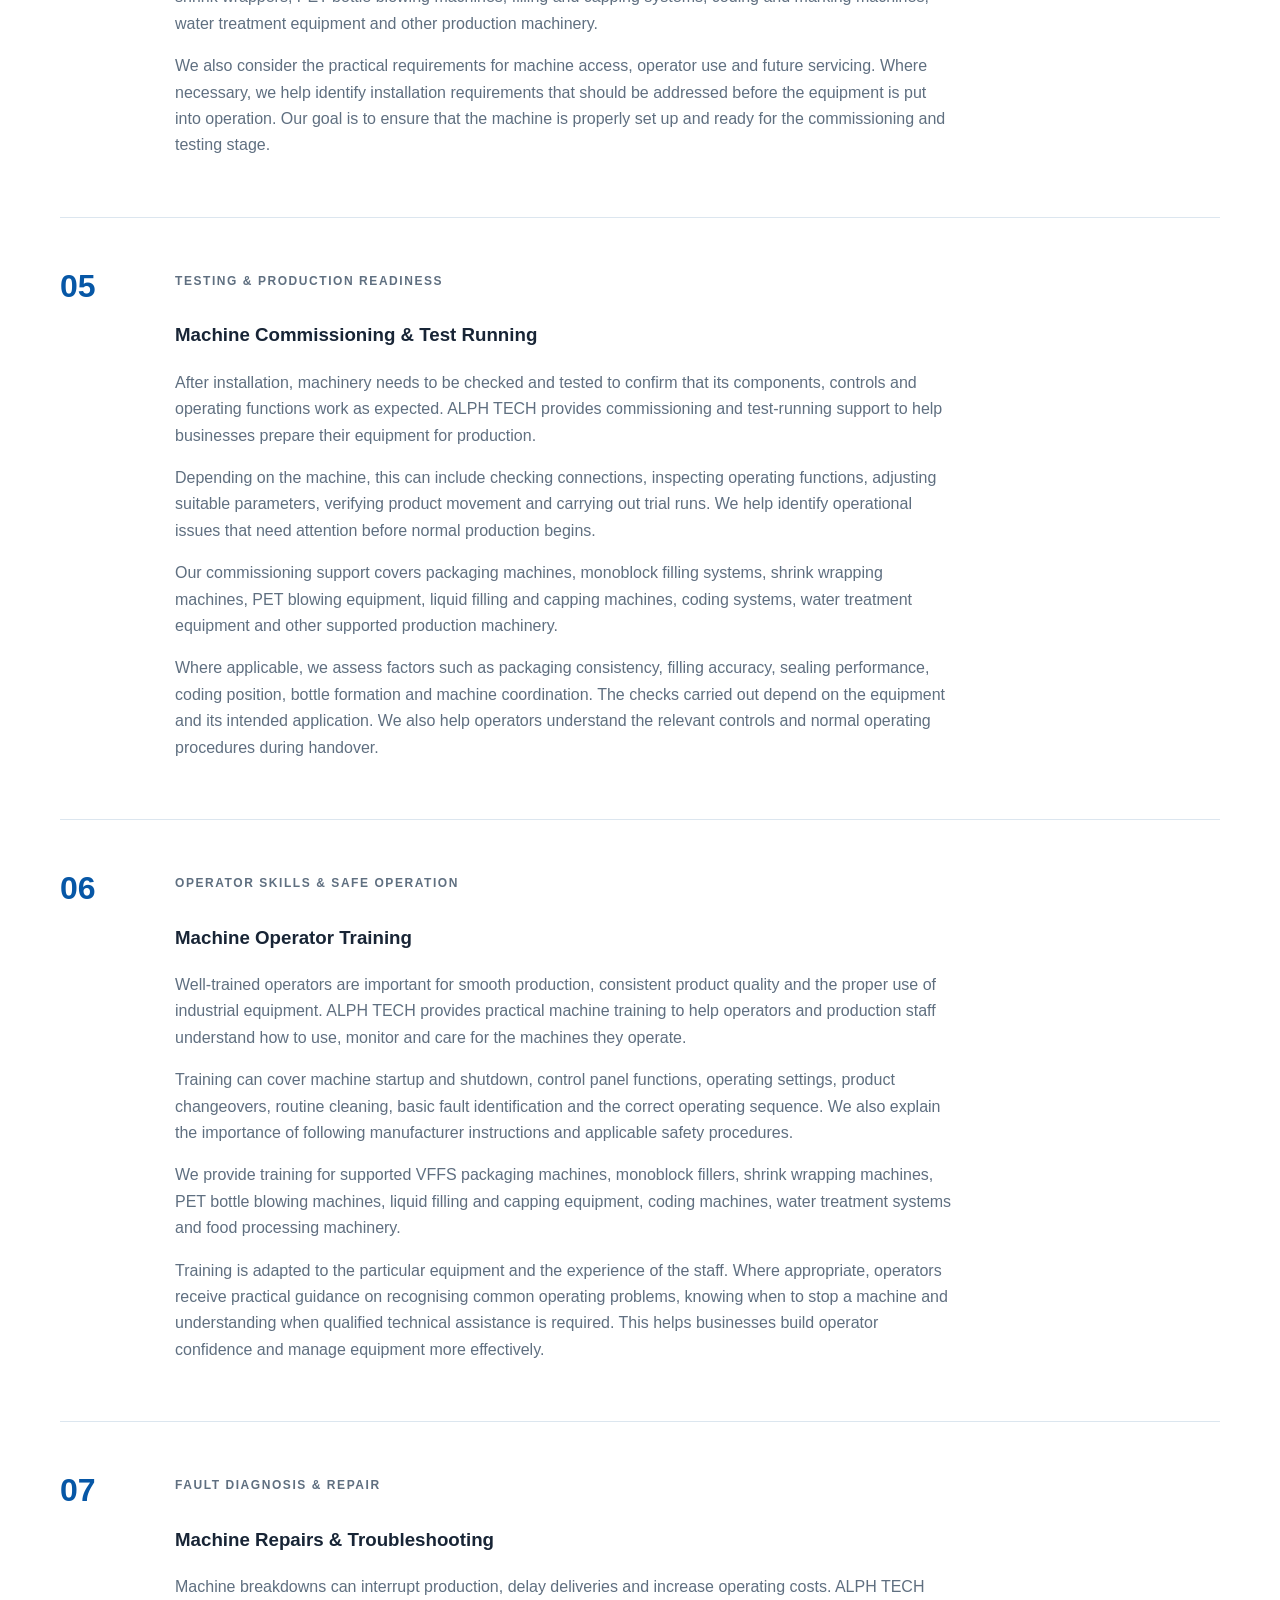
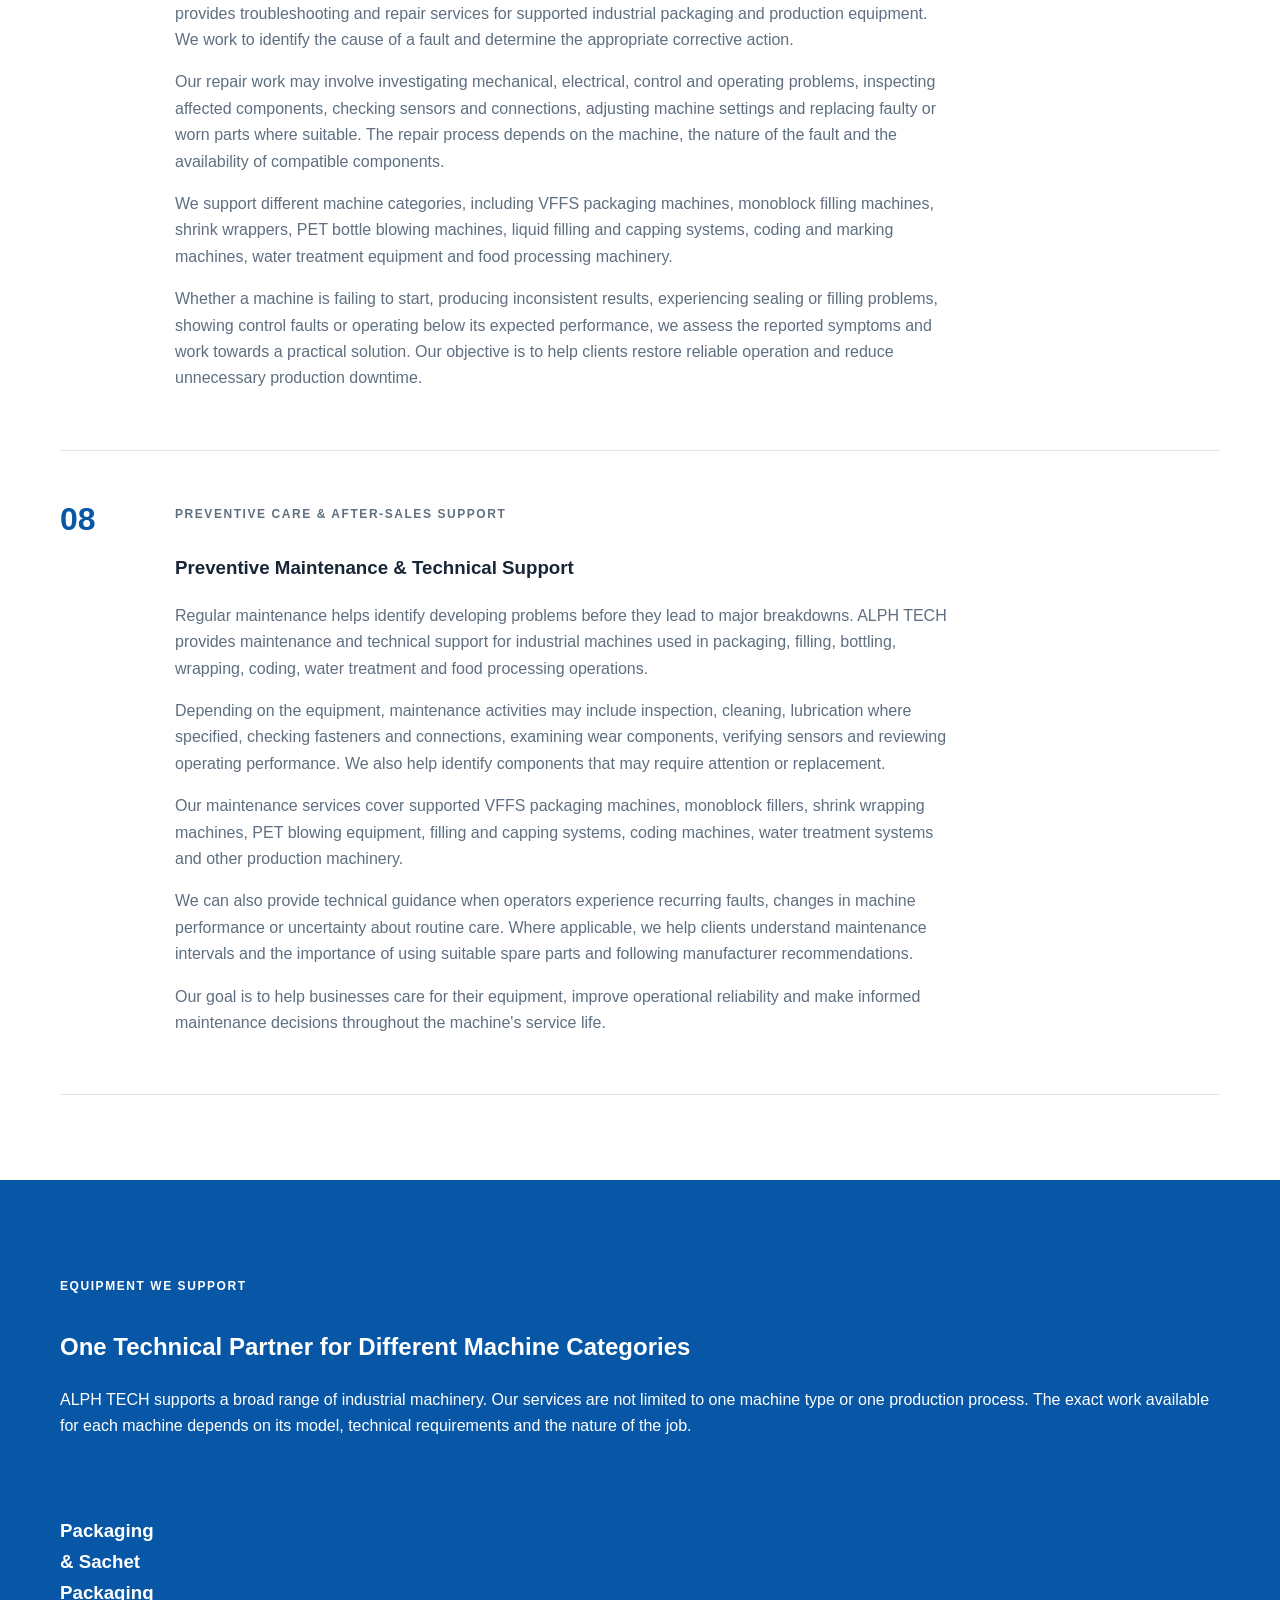
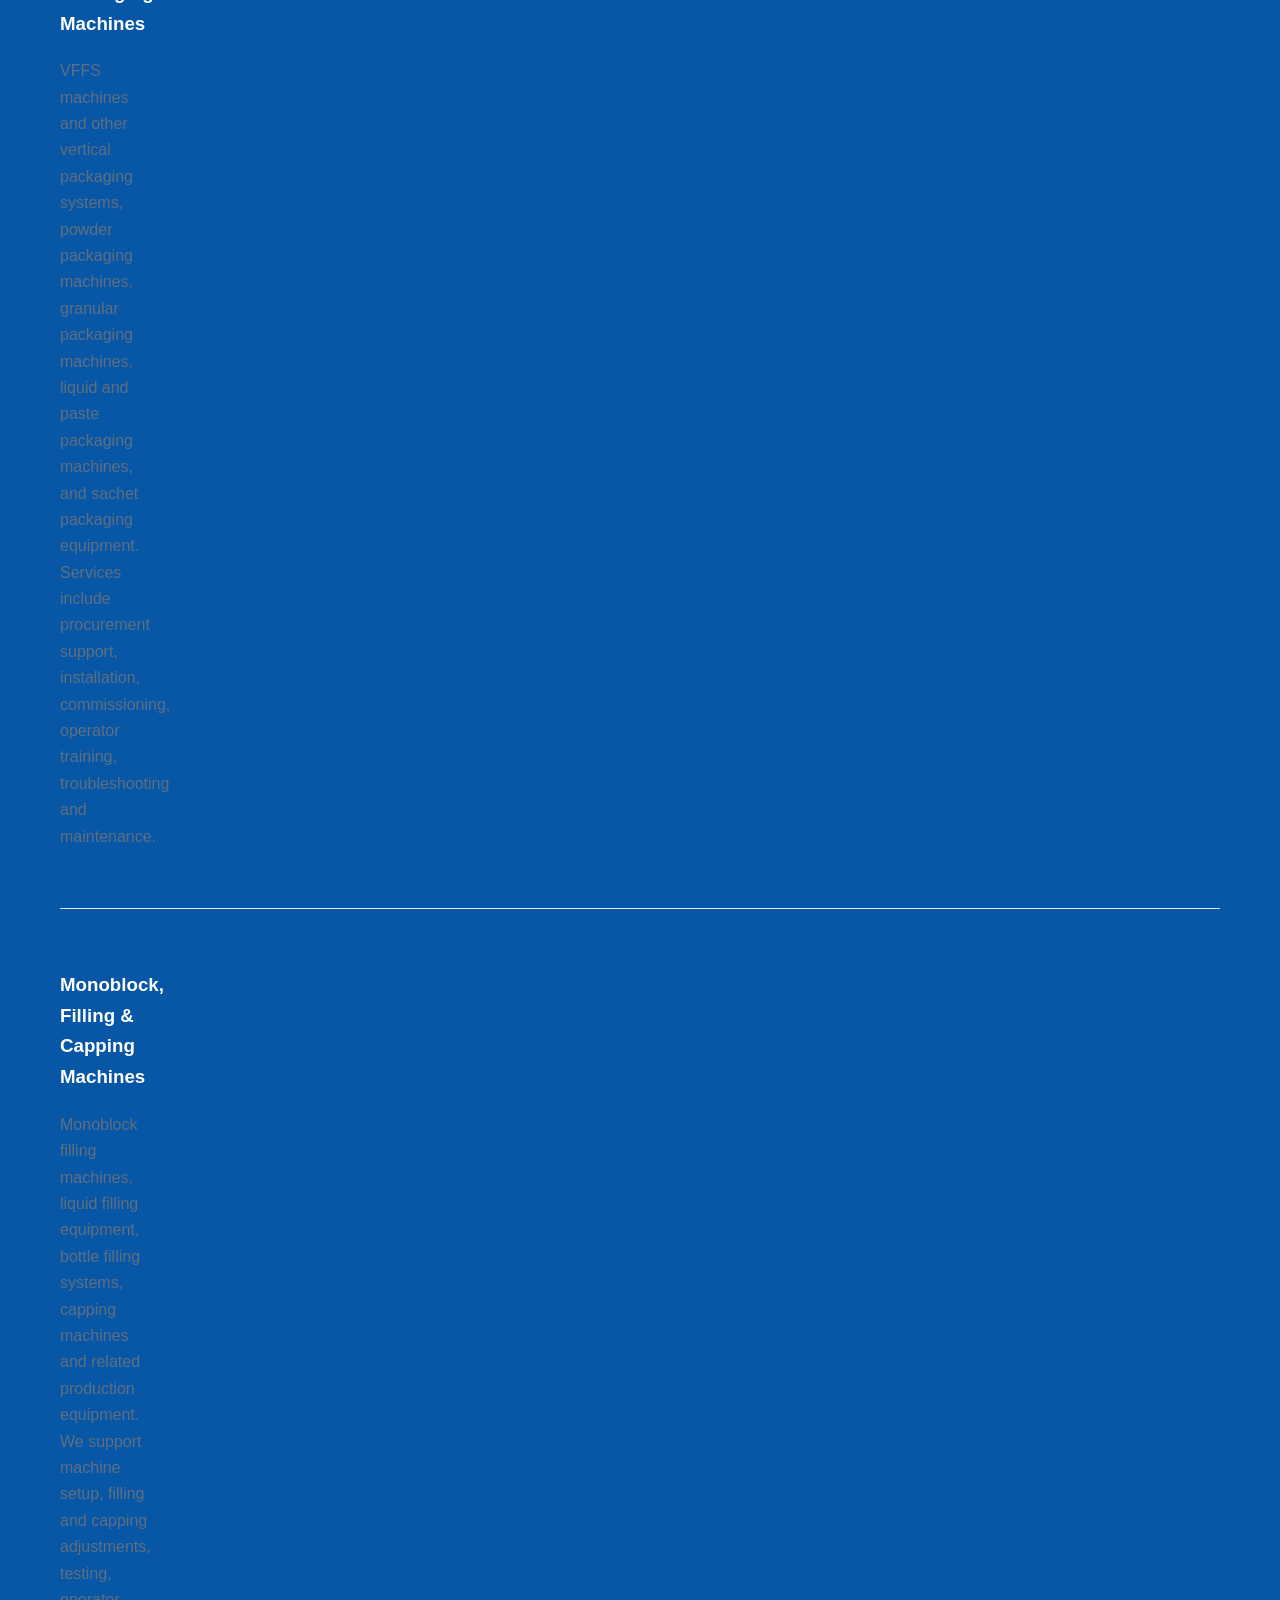
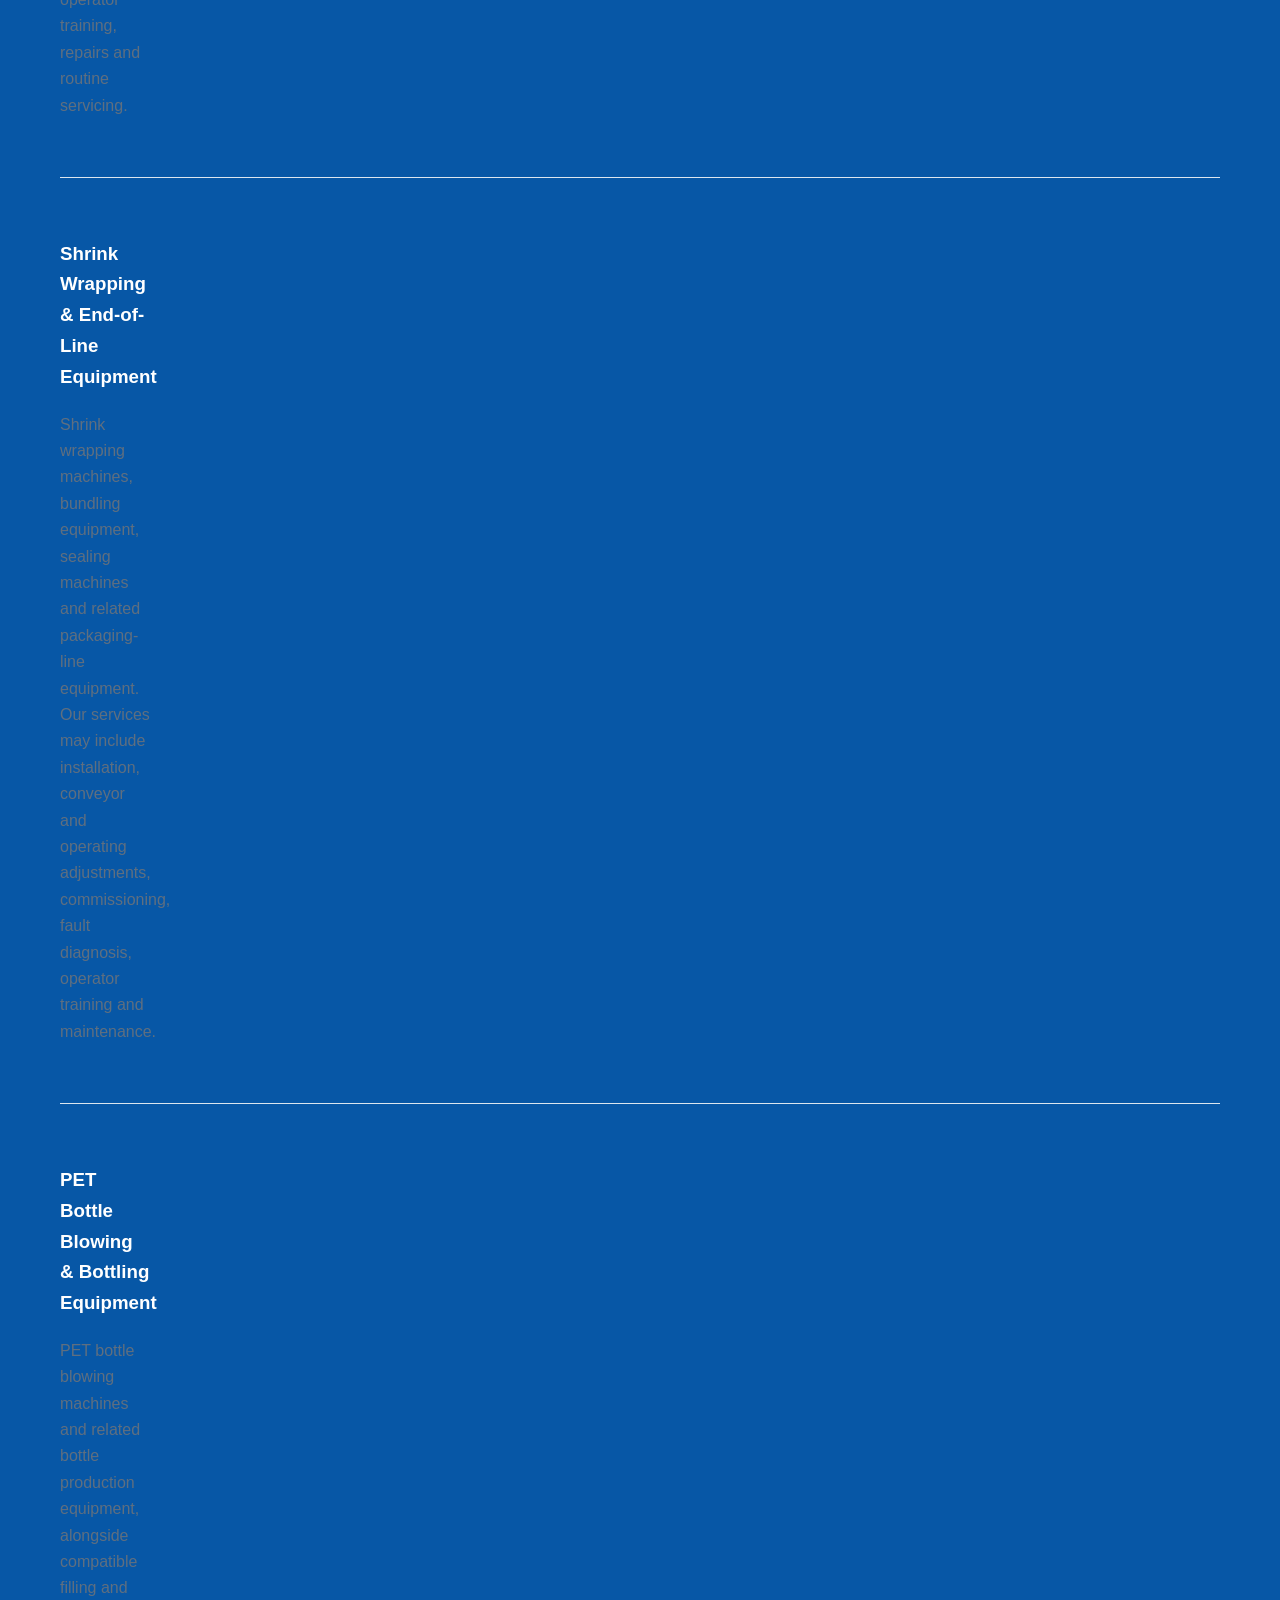
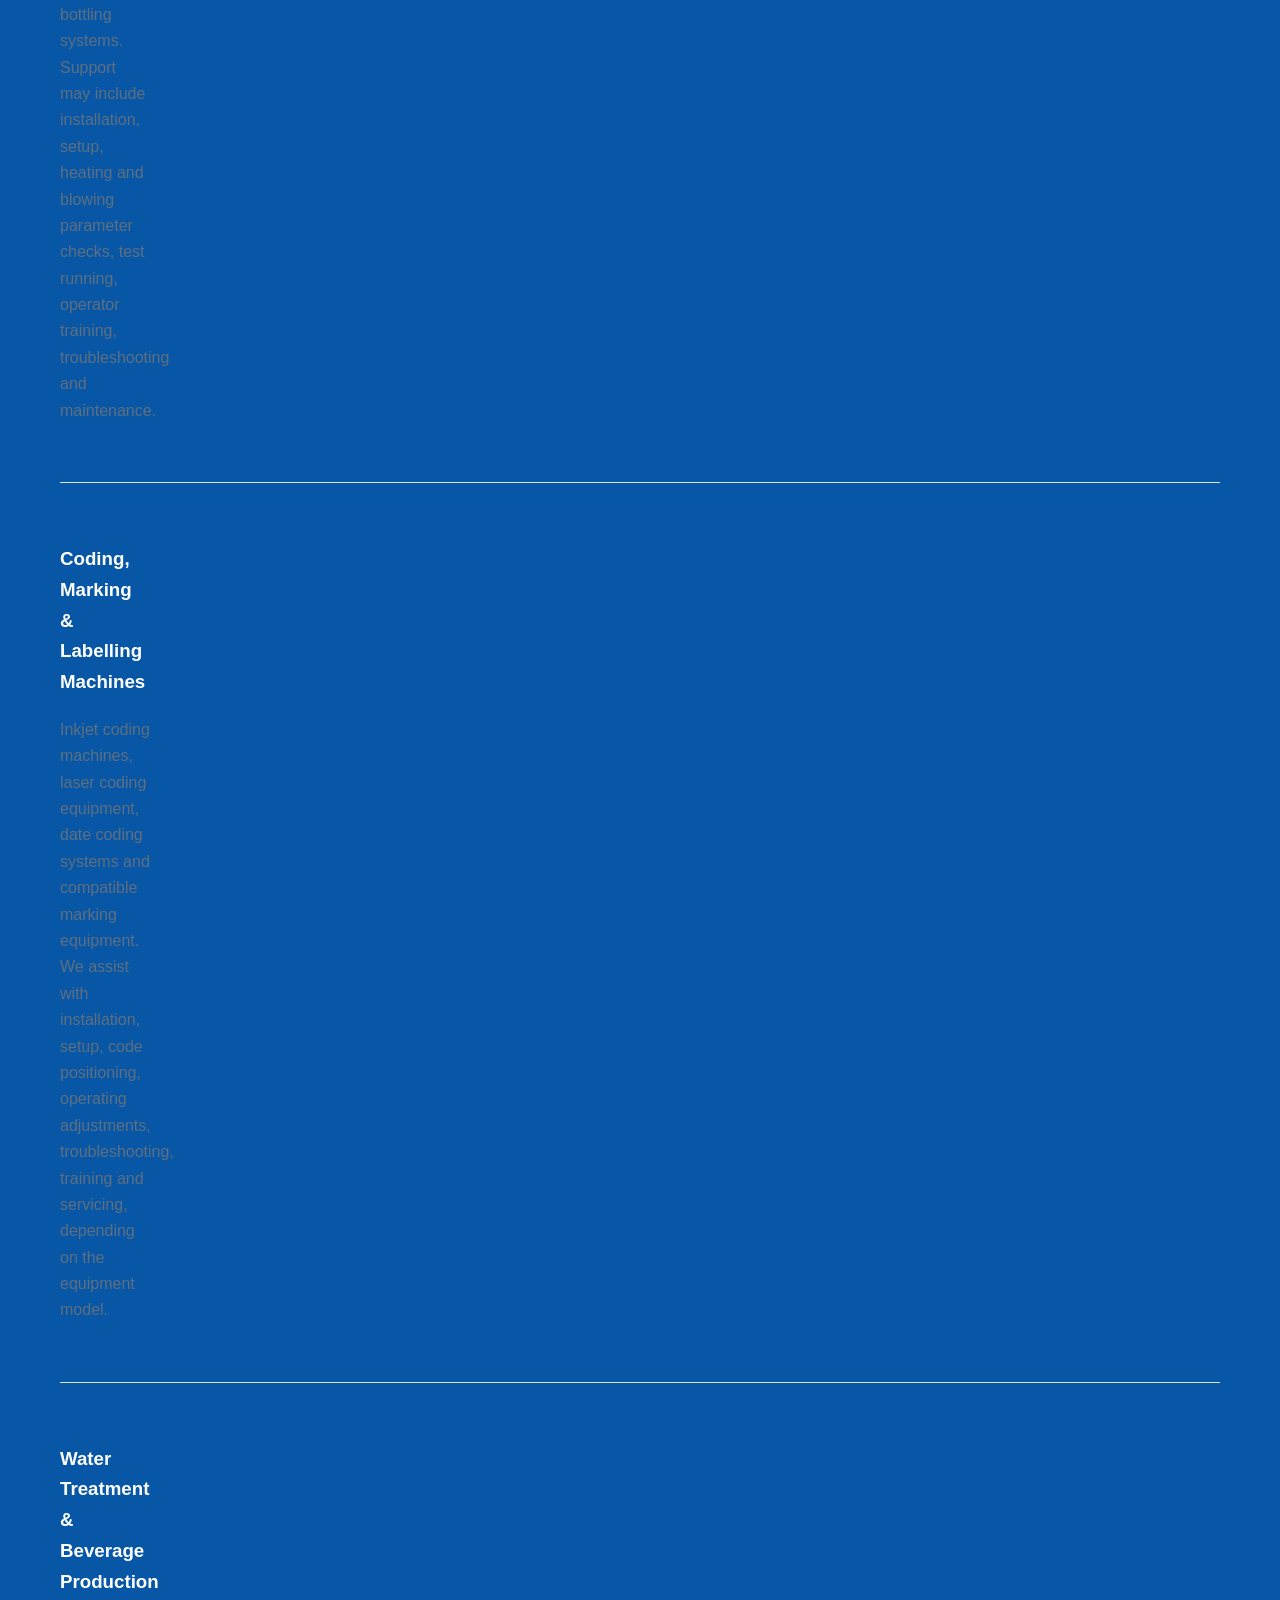
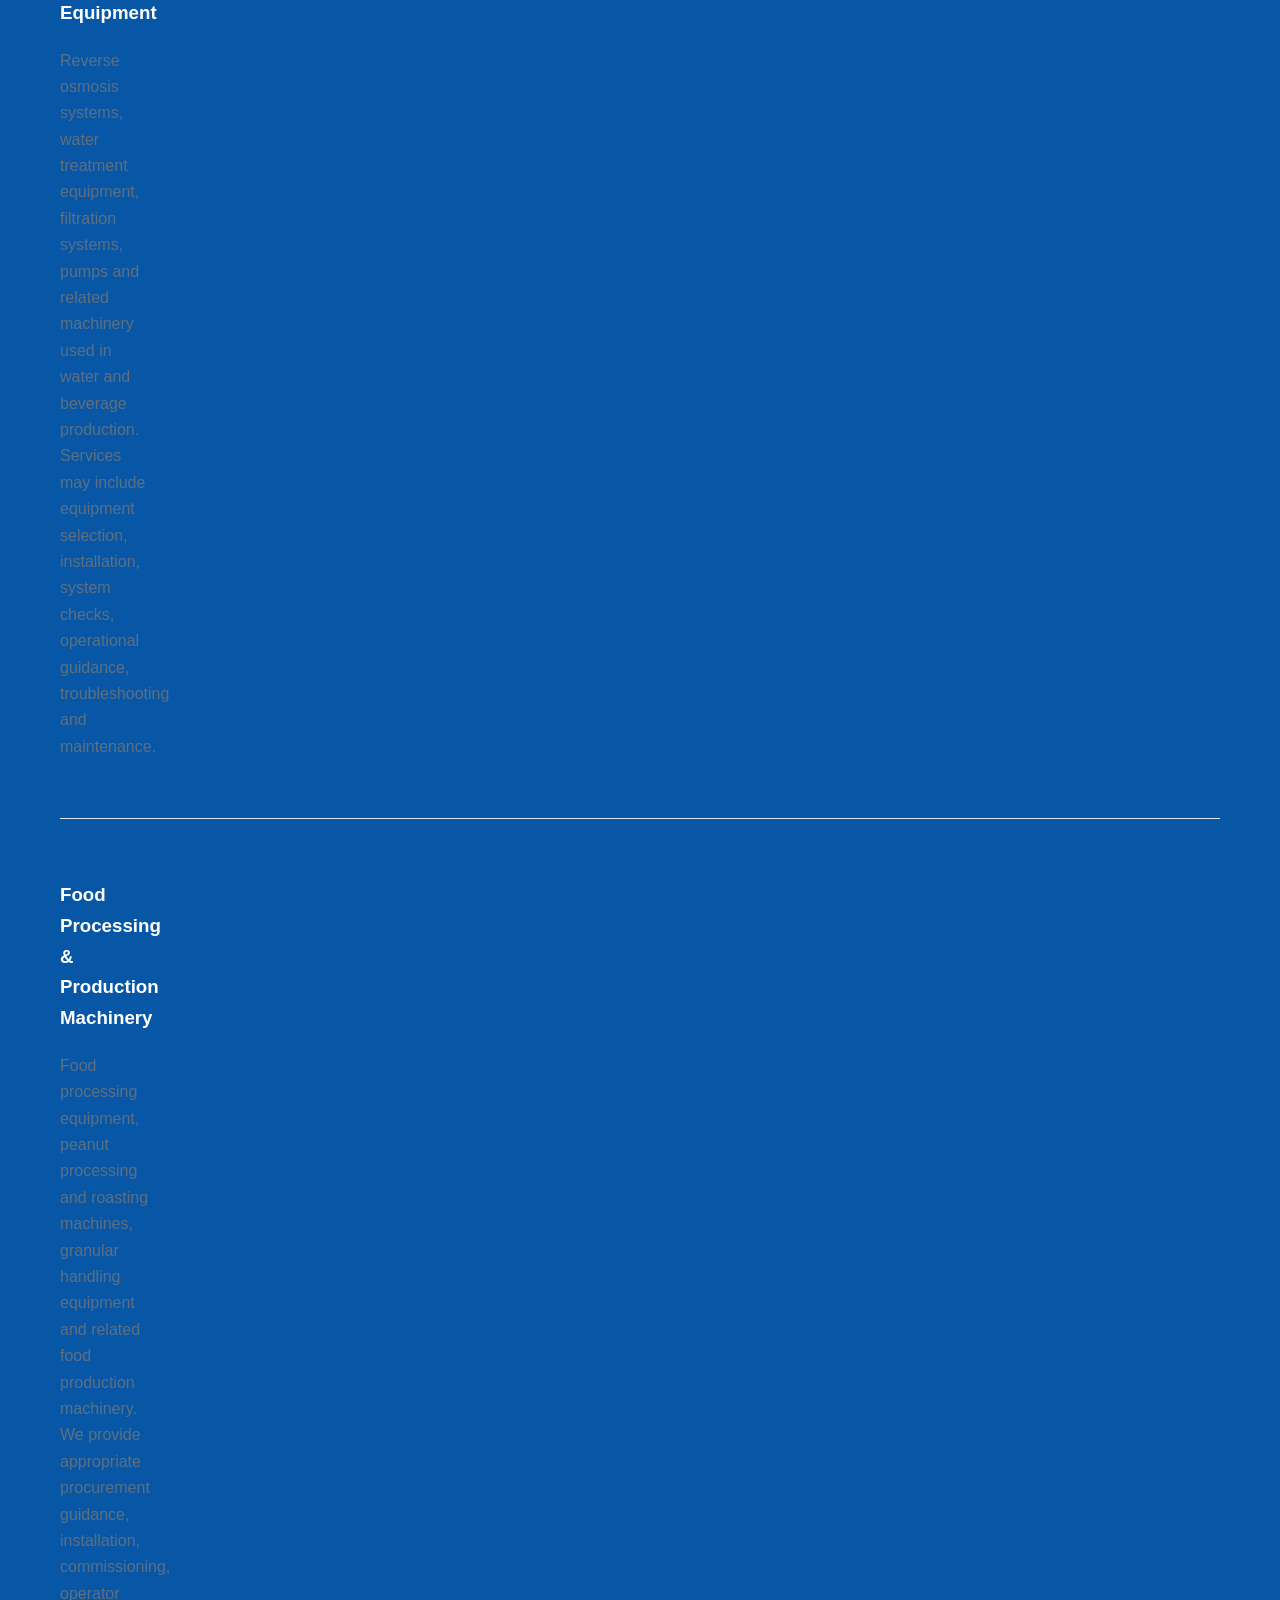
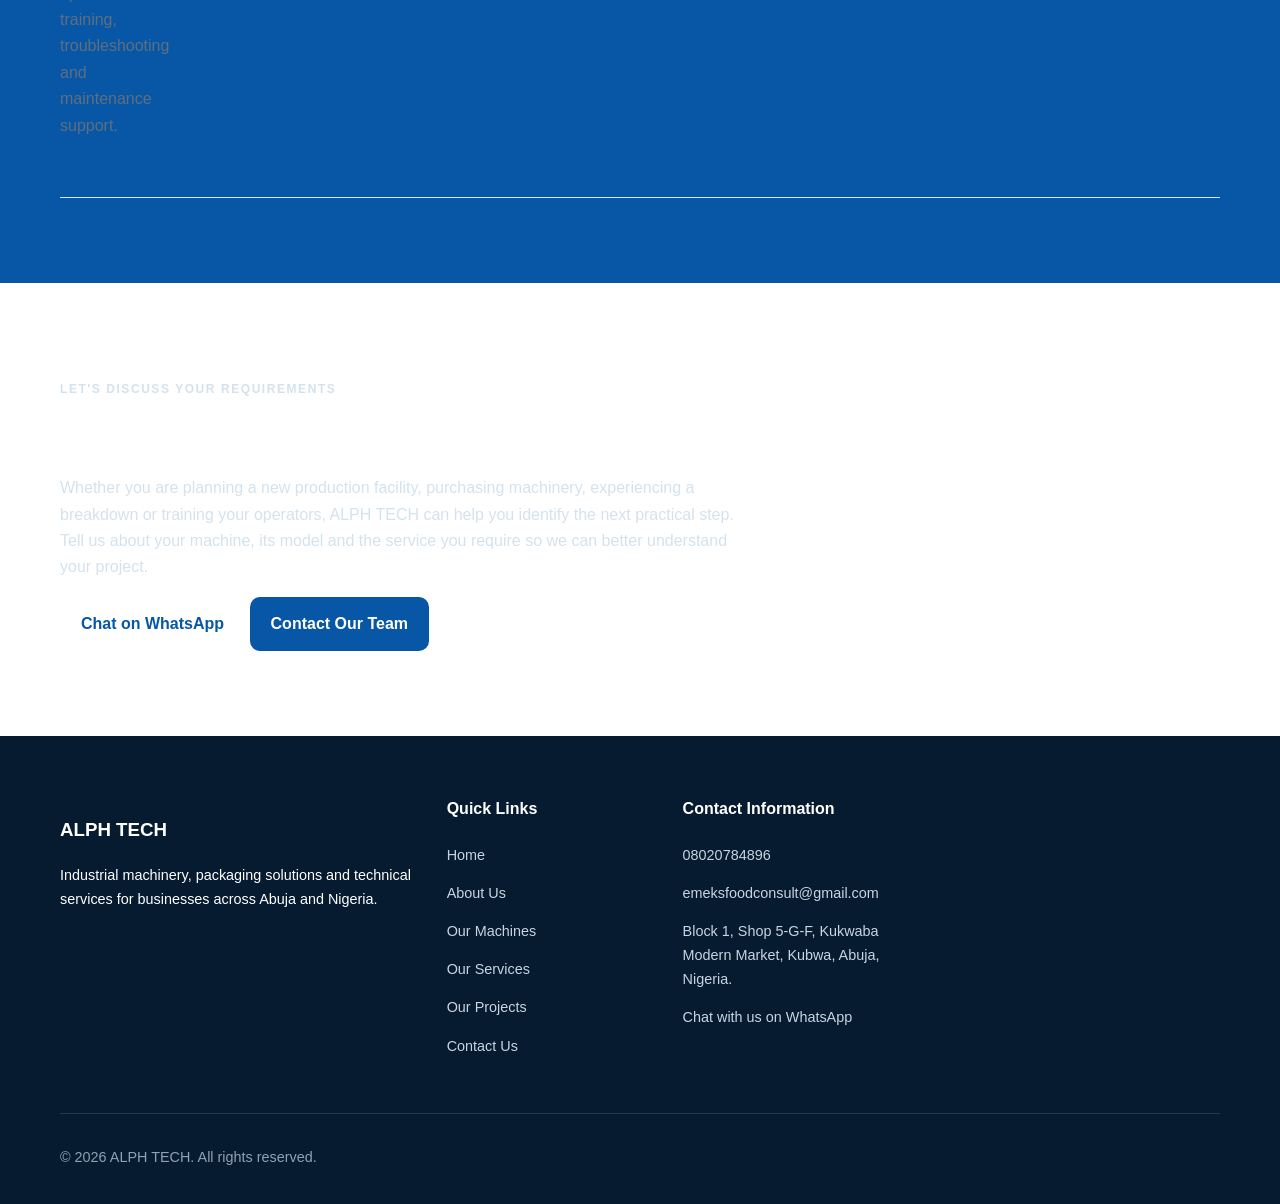
==== commit 51c08e22: "Update services.html" ====
--- a/services.html
+++ b/services.html
@@ -1,685 +1,750 @@
+
 
 <!DOCTYPE html>
 <html lang="en">
 <head>
-    <meta charset="UTF-8">
-    <meta name="viewport" content="width=device-width, initial-scale=1.0">
-
-    <title>Our Services | ALPH TECH — Packaging Machine Installation, Repairs & Factory Setup</title>
-
-    <meta name="description" content="ALPH TECH provides packaging machine installation, VFFS repairs, machine procurement, commissioning, factory setup, operator training and maintenance in Abuja and across Nigeria.">
-
-    <meta name="keywords" content="packaging machine repairs Abuja, VFFS machine technician Nigeria, packaging machine installation, factory setup Nigeria, sachet water machine repairs, machine procurement, production line maintenance">
-
-    <link rel="stylesheet" href="style.css">
+  <meta charset="UTF-8">
+  <meta name="viewport" content="width=device-width, initial-scale=1.0">
+
+  <title>Our Services | ALPH TECH — Industrial Machinery Solutions</title>
+
+  <meta name="description" content="ALPH TECH provides industrial machine procurement, installation, commissioning, repairs, operator training, preventive maintenance, factory setup and technical consultation for packaging, bottling, PET blowing, water treatment and food processing equipment across Nigeria.">
+
+  <meta name="keywords" content="industrial machine installation Abuja, packaging machine repair Nigeria, VFFS machine repair, monoblock filling machine installation, shrink wrapping machine repair, PET blowing machine service, coding machine installation, water treatment equipment, food processing machines, operator training, factory setup">
+
+  <meta name="author" content="ALPH TECH">
+  <meta name="robots" content="index, follow">
+
+  <link rel="stylesheet" href="style.css">
 </head>
 
 <body>
 
-<header class="site-header">
+  <!-- HEADER -->
+  <header class="site-header">
     <div class="container nav-wrap">
-        <a class="brand" href="index.html"><span>ALPH</span> TECH</a>
-
-        <button class="menu-toggle" aria-label="Open menu">☰</button>
-
-        <nav class="nav" id="mainNav">
-            <a href="index.html">Home</a>
-            <a href="machines.html">Machines</a>
-            <a href="services.html">Services</a>
-            <a href="projects.html">Projects</a>
-            <a href="about.html">About</a>
-            <a href="contact.html">Contact</a>
-            <a class="nav-whatsapp" href="https://wa.me/2348020784896" target="_blank" rel="noopener">WhatsApp</a>
-        </nav>
+
+      <a href="index.html" class="brand">
+        <span>ALPH TECH</span>
+      </a>
+
+      <button class="menu-toggle"
+              aria-label="Open navigation menu"
+              aria-expanded="false">
+        ☰
+      </button>
+
+      <nav class="nav">
+        <a href="index.html">Home</a>
+        <a href="about.html">About Us</a>
+        <a href="machines.html">Machines</a>
+        <a href="services.html" aria-current="page">Services</a>
+        <a href="projects.html">Projects</a>
+        <a href="contact.html">Contact</a>
+
+        <a class="nav-whatsapp"
+           href="https://wa.me/2348020784896"
+           target="_blank"
+           rel="noopener">
+          WhatsApp Us
+        </a>
+      </nav>
+
     </div>
-</header>
-
-<main>
-
-<!-- PAGE INTRODUCTION -->
-<section class="page-hero">
+  </header>
+
+
+  <!-- PAGE INTRODUCTION -->
+  <section class="page-hero">
     <div class="container">
-        <span class="eyebrow">OUR SERVICES</span>
-
-        <h1>Professional Packaging Machine & Industrial Technical Services</h1>
-
+
+      <p class="eyebrow">WHAT WE DO</p>
+
+      <h1>Complete Industrial Machinery Services</h1>
+
+      <p>
+        ALPH TECH provides practical engineering and technical support
+        for businesses that depend on packaging, filling, bottling,
+        water treatment and food processing equipment. From helping
+        you select the right machine to installation, commissioning,
+        repairs, operator training and ongoing maintenance, we support
+        your equipment throughout its working life.
+      </p>
+
+      <p>
+        We work with different types of production machinery, including
+        VFFS packaging machines, monoblock filling machines, shrink
+        wrapping machines, PET bottle blowing machines, coding and
+        marking equipment, water treatment systems and food processing
+        machinery. Our goal is to help businesses install suitable
+        equipment, operate it correctly and resolve technical problems
+        that affect production.
+      </p>
+
+      <div class="hero-actions">
+        <a class="btn btn-primary"
+           href="https://wa.me/2348020784896"
+           target="_blank"
+           rel="noopener">
+          Discuss Your Project
+        </a>
+
+        <a class="btn btn-white" href="machines.html">
+          Explore Our Machines
+        </a>
+      </div>
+
+    </div>
+  </section>
+
+
+  <!-- SERVICES -->
+  <section class="section">
+    <div class="container">
+
+      <p class="eyebrow">OUR SERVICES</p>
+
+      <h2>Technical Support for Every Stage of Production</h2>
+
+      <p>
+        Whether you are establishing a new factory, purchasing
+        replacement equipment or improving an existing production
+        line, ALPH TECH provides services tailored to your machinery,
+        operating requirements and business objectives.
+      </p>
+
+      <div class="service-list">
+
+        <!-- 01: CONSULTATION -->
+        <article class="service-row" id="consultation">
+
+          <div class="service-number">01</div>
+
+          <div class="service-content">
+            <p class="eyebrow">PLANNING & EXPERT GUIDANCE</p>
+
+            <h3>Technical Consultation</h3>
+
+            <p>
+              Choosing machinery without understanding your production
+              requirements can result in unsuitable equipment, unnecessary
+              expenses and avoidable operating difficulties. ALPH TECH
+              provides technical consultation to help businesses assess
+              their needs before purchasing, installing or upgrading
+              production equipment.
+            </p>
+
+            <p>
+              We advise on machine selection, production capacity,
+              equipment compatibility, installation requirements,
+              operating procedures and the practical considerations
+              involved in running a production line. Our consultation
+              covers packaging machines, monoblock filling systems,
+              shrink wrappers, PET bottle blowing machines, coding
+              equipment, water treatment systems and food processing
+              machinery.
+            </p>
+
+            <p>
+              For new and existing factories, we help identify technical
+              requirements, evaluate possible equipment options and
+              plan the next steps towards efficient production. This
+              service is suitable for entrepreneurs establishing a
+              factory, manufacturers expanding capacity and businesses
+              experiencing recurring machine problems.
+            </p>
+
+          </div>
+        </article>
+
+
+        <!-- 02: PROCUREMENT -->
+        <article class="service-row" id="procurement">
+
+          <div class="service-number">02</div>
+
+          <div class="service-content">
+            <p class="eyebrow">MACHINE SOURCING & SUPPLY</p>
+
+            <h3>Industrial Machine Procurement</h3>
+
+            <p>
+              ALPH TECH assists businesses in sourcing industrial
+              machinery suited to their products, production targets
+              and available facilities. We help clients identify
+              suitable equipment rather than selecting machines
+              based on price alone.
+            </p>
+
+            <p>
+              Our machine categories include VFFS and other packaging
+              machines, monoblock filling and capping machines, liquid
+              and paste filling equipment, shrink wrapping machines,
+              PET bottle blowing machines, bottling lines, coding and
+              marking machines, water treatment equipment and food
+              processing machinery.
+            </p>
+
+            <p>
+              Depending on the project, we can assist with identifying
+              machine specifications, discussing capacity requirements,
+              checking compatibility with existing equipment and
+              determining the accessories or supporting systems needed
+              for installation. We also consider factors such as the
+              product being processed, packaging format, available
+              utilities and the intended production process.
+            </p>
+
+            <p>
+              Our objective is to help clients make informed purchasing
+              decisions and prepare for the installation and operation
+              of their equipment. Procurement support can be arranged
+              for individual machines or for equipment required for
+              a wider production setup.
+            </p>
+
+          </div>
+        </article>
+
+
+        <!-- 03: FACTORY LAYOUT -->
+        <article class="service-row" id="factory-layout">
+
+          <div class="service-number">03</div>
+
+          <div class="service-content">
+            <p class="eyebrow">FACTORY PLANNING & INTEGRATION</p>
+
+            <h3>Factory Setup & Production Line Planning</h3>
+
+            <p>
+              Setting up a production facility involves more than
+              purchasing machines. Equipment must be arranged properly,
+              utilities must be considered, and each stage of production
+              should work with the next. ALPH TECH provides technical
+              planning support for businesses establishing new factories
+              or reorganising existing production facilities.
+            </p>
+
+            <p>
+              We help clients plan machinery placement, production flow,
+              equipment spacing, operator working areas and the practical
+              requirements for installation and servicing. Our work can
+              cover bottled water and beverage facilities, packaging
+              operations, food processing plants and other manufacturing
+              businesses.
+            </p>
+
+            <p>
+              Depending on the project, equipment planning may include
+              water treatment systems, PET bottle blowing machines,
+              filling and capping machines, monoblock systems, packaging
+              machines, shrink wrapping equipment, coding machines and
+              food processing machinery. We consider how these machines
+              will work together and what supporting equipment may be
+              required.
+            </p>
+
+            <p>
+              Our aim is to help clients prepare a workable production
+              arrangement, reduce avoidable installation difficulties
+              and make provision for routine operation, maintenance
+              and future expansion.
+            </p>
+
+          </div>
+        </article>
+
+
+        <!-- 04: INSTALLATION -->
+        <article class="service-row" id="installation">
+
+          <div class="service-number">04</div>
+
+          <div class="service-content">
+            <p class="eyebrow">MACHINE INSTALLATION & SETUP</p>
+
+            <h3>Industrial Machine Installation</h3>
+
+            <p>
+              Correct installation is essential for machine stability,
+              reliable operation and consistent production. ALPH TECH
+              provides installation and setup services for a range of
+              packaging, filling, bottling, wrapping, coding, water
+              treatment and food processing equipment.
+            </p>
+
+            <p>
+              Our installation work may include positioning machinery,
+              mechanical assembly, alignment, electrical connections,
+              control checks, basic operating adjustments and connection
+              to compatible supporting equipment. The specific work
+              depends on the machine design, manufacturer requirements
+              and conditions at the client's facility.
+            </p>
+
+            <p>
+              We install and set up supported equipment such as VFFS
+              packaging machines, monoblock filling machines, shrink
+              wrappers, PET bottle blowing machines, filling and capping
+              systems, coding and marking machines, water treatment
+              equipment and other production machinery.
+            </p>
+
+            <p>
+              We also consider the practical requirements for machine
+              access, operator use and future servicing. Where necessary,
+              we help identify installation requirements that should be
+              addressed before the equipment is put into operation.
+              Our goal is to ensure that the machine is properly set up
+              and ready for the commissioning and testing stage.
+            </p>
+
+          </div>
+        </article>
+
+
+        <!-- 05: COMMISSIONING -->
+        <article class="service-row" id="commissioning">
+
+          <div class="service-number">05</div>
+
+          <div class="service-content">
+            <p class="eyebrow">TESTING & PRODUCTION READINESS</p>
+
+            <h3>Machine Commissioning & Test Running</h3>
+
+            <p>
+              After installation, machinery needs to be checked and
+              tested to confirm that its components, controls and
+              operating functions work as expected. ALPH TECH provides
+              commissioning and test-running support to help businesses
+              prepare their equipment for production.
+            </p>
+
+            <p>
+              Depending on the machine, this can include checking
+              connections, inspecting operating functions, adjusting
+              suitable parameters, verifying product movement and
+              carrying out trial runs. We help identify operational
+              issues that need attention before normal production
+              begins.
+            </p>
+
+            <p>
+              Our commissioning support covers packaging machines,
+              monoblock filling systems, shrink wrapping machines,
+              PET blowing equipment, liquid filling and capping
+              machines, coding systems, water treatment equipment
+              and other supported production machinery.
+            </p>
+
+            <p>
+              Where applicable, we assess factors such as packaging
+              consistency, filling accuracy, sealing performance,
+              coding position, bottle formation and machine coordination.
+              The checks carried out depend on the equipment and its
+              intended application. We also help operators understand
+              the relevant controls and normal operating procedures
+              during handover.
+            </p>
+
+          </div>
+        </article>
+
+
+        <!-- 06: TRAINING -->
+        <article class="service-row" id="training">
+
+          <div class="service-number">06</div>
+
+          <div class="service-content">
+            <p class="eyebrow">OPERATOR SKILLS & SAFE OPERATION</p>
+
+            <h3>Machine Operator Training</h3>
+
+            <p>
+              Well-trained operators are important for smooth production,
+              consistent product quality and the proper use of industrial
+              equipment. ALPH TECH provides practical machine training
+              to help operators and production staff understand how to
+              use, monitor and care for the machines they operate.
+            </p>
+
+            <p>
+              Training can cover machine startup and shutdown, control
+              panel functions, operating settings, product changeovers,
+              routine cleaning, basic fault identification and the
+              correct operating sequence. We also explain the importance
+              of following manufacturer instructions and applicable
+              safety procedures.
+            </p>
+
+            <p>
+              We provide training for supported VFFS packaging machines,
+              monoblock fillers, shrink wrapping machines, PET bottle
+              blowing machines, liquid filling and capping equipment,
+              coding machines, water treatment systems and food
+              processing machinery.
+            </p>
+
+            <p>
+              Training is adapted to the particular equipment and the
+              experience of the staff. Where appropriate, operators
+              receive practical guidance on recognising common
+              operating problems, knowing when to stop a machine and
+              understanding when qualified technical assistance is
+              required. This helps businesses build operator confidence
+              and manage equipment more effectively.
+            </p>
+
+          </div>
+        </article>
+
+
+        <!-- 07: REPAIRS -->
+        <article class="service-row" id="repairs">
+
+          <div class="service-number">07</div>
+
+          <div class="service-content">
+            <p class="eyebrow">FAULT DIAGNOSIS & REPAIR</p>
+
+            <h3>Machine Repairs & Troubleshooting</h3>
+
+            <p>
+              Machine breakdowns can interrupt production, delay
+              deliveries and increase operating costs. ALPH TECH
+              provides troubleshooting and repair services for supported
+              industrial packaging and production equipment. We work
+              to identify the cause of a fault and determine the
+              appropriate corrective action.
+            </p>
+
+            <p>
+              Our repair work may involve investigating mechanical,
+              electrical, control and operating problems, inspecting
+              affected components, checking sensors and connections,
+              adjusting machine settings and replacing faulty or worn
+              parts where suitable. The repair process depends on the
+              machine, the nature of the fault and the availability
+              of compatible components.
+            </p>
+
+            <p>
+              We support different machine categories, including VFFS
+              packaging machines, monoblock filling machines, shrink
+              wrappers, PET bottle blowing machines, liquid filling
+              and capping systems, coding and marking machines, water
+              treatment equipment and food processing machinery.
+            </p>
+
+            <p>
+              Whether a machine is failing to start, producing inconsistent
+              results, experiencing sealing or filling problems, showing
+              control faults or operating below its expected performance,
+              we assess the reported symptoms and work towards a
+              practical solution. Our objective is to help clients
+              restore reliable operation and reduce unnecessary
+              production downtime.
+            </p>
+
+          </div>
+        </article>
+
+
+        <!-- 08: MAINTENANCE -->
+        <article class="service-row" id="maintenance">
+
+          <div class="service-number">08</div>
+
+          <div class="service-content">
+            <p class="eyebrow">PREVENTIVE CARE & AFTER-SALES SUPPORT</p>
+
+            <h3>Preventive Maintenance & Technical Support</h3>
+
+            <p>
+              Regular maintenance helps identify developing problems
+              before they lead to major breakdowns. ALPH TECH provides
+              maintenance and technical support for industrial machines
+              used in packaging, filling, bottling, wrapping, coding,
+              water treatment and food processing operations.
+            </p>
+
+            <p>
+              Depending on the equipment, maintenance activities may
+              include inspection, cleaning, lubrication where specified,
+              checking fasteners and connections, examining wear
+              components, verifying sensors and reviewing operating
+              performance. We also help identify components that may
+              require attention or replacement.
+            </p>
+
+            <p>
+              Our maintenance services cover supported VFFS packaging
+              machines, monoblock fillers, shrink wrapping machines,
+              PET blowing equipment, filling and capping systems,
+              coding machines, water treatment systems and other
+              production machinery.
+            </p>
+
+            <p>
+              We can also provide technical guidance when operators
+              experience recurring faults, changes in machine
+              performance or uncertainty about routine care. Where
+              applicable, we help clients understand maintenance
+              intervals and the importance of using suitable spare
+              parts and following manufacturer recommendations.
+            </p>
+
+            <p>
+              Our goal is to help businesses care for their equipment,
+              improve operational reliability and make informed
+              maintenance decisions throughout the machine's service
+              life.
+            </p>
+
+          </div>
+        </article>
+
+      </div>
+    </div>
+  </section>
+
+
+  <!-- MACHINE CATEGORIES -->
+  <section class="section section-blue">
+    <div class="container">
+
+      <p class="eyebrow">EQUIPMENT WE SUPPORT</p>
+
+      <h2>One Technical Partner for Different Machine Categories</h2>
+
+      <p>
+        ALPH TECH supports a broad range of industrial machinery.
+        Our services are not limited to one machine type or one
+        production process. The exact work available for each machine
+        depends on its model, technical requirements and the nature
+        of the job.
+      </p>
+
+      <div class="service-list">
+
+        <article class="service-row">
+          <div class="service-content">
+            <h3>Packaging & Sachet Packaging Machines</h3>
+            <p>
+              VFFS machines and other vertical packaging systems,
+              powder packaging machines, granular packaging machines,
+              liquid and paste packaging machines, and sachet packaging
+              equipment. Services include procurement support,
+              installation, commissioning, operator training,
+              troubleshooting and maintenance.
+            </p>
+          </div>
+        </article>
+
+        <article class="service-row">
+          <div class="service-content">
+            <h3>Monoblock, Filling & Capping Machines</h3>
+            <p>
+              Monoblock filling machines, liquid filling equipment,
+              bottle filling systems, capping machines and related
+              production equipment. We support machine setup, filling
+              and capping adjustments, testing, operator training,
+              repairs and routine servicing.
+            </p>
+          </div>
+        </article>
+
+        <article class="service-row">
+          <div class="service-content">
+            <h3>Shrink Wrapping & End-of-Line Equipment</h3>
+            <p>
+              Shrink wrapping machines, bundling equipment, sealing
+              machines and related packaging-line equipment. Our
+              services may include installation, conveyor and
+              operating adjustments, commissioning, fault diagnosis,
+              operator training and maintenance.
+            </p>
+          </div>
+        </article>
+
+        <article class="service-row">
+          <div class="service-content">
+            <h3>PET Bottle Blowing & Bottling Equipment</h3>
+            <p>
+              PET bottle blowing machines and related bottle production
+              equipment, alongside compatible filling and bottling
+              systems. Support may include installation, setup,
+              heating and blowing parameter checks, test running,
+              operator training, troubleshooting and maintenance.
+            </p>
+          </div>
+        </article>
+
+        <article class="service-row">
+          <div class="service-content">
+            <h3>Coding, Marking & Labelling Machines</h3>
+            <p>
+              Inkjet coding machines, laser coding equipment, date
+              coding systems and compatible marking equipment. We
+              assist with installation, setup, code positioning,
+              operating adjustments, troubleshooting, training and
+              servicing, depending on the equipment model.
+            </p>
+          </div>
+        </article>
+
+        <article class="service-row">
+          <div class="service-content">
+            <h3>Water Treatment & Beverage Production Equipment</h3>
+            <p>
+              Reverse osmosis systems, water treatment equipment,
+              filtration systems, pumps and related machinery used
+              in water and beverage production. Services may include
+              equipment selection, installation, system checks,
+              operational guidance, troubleshooting and maintenance.
+            </p>
+          </div>
+        </article>
+
+        <article class="service-row">
+          <div class="service-content">
+            <h3>Food Processing & Production Machinery</h3>
+            <p>
+              Food processing equipment, peanut processing and roasting
+              machines, granular handling equipment and related food
+              production machinery. We provide appropriate procurement
+              guidance, installation, commissioning, operator training,
+              troubleshooting and maintenance support.
+            </p>
+          </div>
+        </article>
+
+      </div>
+    </div>
+  </section>
+
+
+  <!-- CALL TO ACTION -->
+  <section class="section cta">
+    <div class="container">
+
+      <p class="eyebrow">LET'S DISCUSS YOUR REQUIREMENTS</p>
+
+      <h2>Need a Machine Installed, Repaired or Serviced?</h2>
+
+      <p>
+        Whether you are planning a new production facility, purchasing
+        machinery, experiencing a breakdown or training your operators,
+        ALPH TECH can help you identify the next practical step. Tell
+        us about your machine, its model and the service you require
+        so we can better understand your project.
+      </p>
+
+      <div class="cta-actions">
+        <a class="btn btn-white"
+           href="https://wa.me/2348020784896?text=Hello%20ALPH%20TECH%2C%20I%20would%20like%20to%20enquire%20about%20your%20industrial%20machinery%20services."
+           target="_blank"
+           rel="noopener">
+          Chat on WhatsApp
+        </a>
+
+        <a class="btn btn-primary" href="contact.html">
+          Contact Our Team
+        </a>
+      </div>
+
+    </div>
+  </section>
+
+
+  <!-- FOOTER -->
+  <footer class="footer">
+    <div class="container">
+
+      <div class="footer-grid">
+
+        <div class="footer-brand">
+          <h3>ALPH TECH</h3>
+
+          <p>
+            Industrial machinery, packaging solutions and technical
+            services for businesses across Abuja and Nigeria.
+          </p>
+        </div>
+
+        <div>
+          <h4>Quick Links</h4>
+
+          <p><a href="index.html">Home</a></p>
+          <p><a href="about.html">About Us</a></p>
+          <p><a href="machines.html">Our Machines</a></p>
+          <p><a href="services.html">Our Services</a></p>
+          <p><a href="projects.html">Our Projects</a></p>
+          <p><a href="contact.html">Contact Us</a></p>
+        </div>
+
+        <div>
+          <h4>Contact Information</h4>
+
+          <p>
+            <a href="tel:+2348020784896">08020784896</a>
+          </p>
+
+          <p>
+            <a href="mailto:emeksfoodconsult@gmail.com">
+              emeksfoodconsult@gmail.com
+            </a>
+          </p>
+
+          <p>
+            Block 1, Shop 5-G-F, Kukwaba Modern Market,
+            Kubwa, Abuja, Nigeria.
+          </p>
+
+          <p>
+            <a href="https://wa.me/2348020784896"
+               target="_blank"
+               rel="noopener">
+              Chat with us on WhatsApp
+            </a>
+          </p>
+        </div>
+
+      </div>
+
+      <div class="copyright">
         <p>
-            ALPH TECH provides practical engineering and technical support for
-            packaging machinery, food and beverage production equipment, water
-            production systems and factory operations. We support businesses
-            from the initial planning and selection of machinery through
-            procurement, installation, commissioning, operator training,
-            troubleshooting, repairs and maintenance. Whether you are
-            establishing a new factory, expanding an existing production line
-            or experiencing problems with a machine already in operation,
-            we help you identify suitable technical solutions for your
-            production requirements. Based in Abuja, Nigeria, we support
-            businesses seeking dependable machinery services and production
-            equipment expertise.
+          &copy; <span id="current-year">2026</span> ALPH TECH.
+          All rights reserved.
         </p>
+      </div>
+
     </div>
-</section>
-
-<!-- ALL SERVICES -->
-<section class="section">
-<div class="container service-list">
-
-    <!-- SERVICE 1 -->
-    <article id="consultation" class="service-row">
-        <div class="service-number">01</div>
-
-        <div>
-            <span class="eyebrow">CONSULTATION</span>
-
-            <h2>Technical Consultation for Machinery & Production Projects</h2>
-
-            <p>
-                Starting a production business or investing in new machinery
-                requires careful technical planning. Selecting the wrong
-                equipment can result in unnecessary expenditure, production
-                difficulties, unsuitable packaging, or machines that cannot
-                deliver the output a business expects. ALPH TECH provides
-                technical consultation to help entrepreneurs, investors,
-                factory owners and existing manufacturers make informed
-                decisions before committing funds to machinery and production
-                projects.
-            </p>
-
-            <p>
-                We help clients assess their proposed products, production
-                targets, packaging formats, available workspace, power supply,
-                water requirements where applicable, and the equipment needed
-                to achieve their objectives. We explain important machine
-                specifications, production capacity considerations, automation
-                options and the relationship between individual machines
-                within a complete production line.
-            </p>
-
-            <p>
-                Our consultation covers a range of production applications,
-                including sachet water, bottled water, yoghurt drinks,
-                flavoured beverages, liquid filling, food packaging and
-                other manufacturing activities. We also assist businesses
-                that already operate production equipment but need technical
-                guidance on recurring faults, equipment upgrades, machine
-                replacement or improvements to their existing production
-                arrangements.
-            </p>
-
-            <p>
-                Where equipment is being sourced internationally, we can
-                help clients review technical requirements and prepare
-                questions for suppliers before placing an order. This helps
-                clarify important matters such as machine compatibility,
-                electrical specifications, spare parts, installation
-                requirements and after-sales technical support.
-            </p>
-
-            <p>
-                Our objective is to help you understand your technical
-                requirements, evaluate available options and develop a
-                practical direction for your project before making major
-                machinery investment decisions.
-            </p>
-        </div>
-    </article>
-
-    <!-- SERVICE 2 -->
-    <article id="procurement" class="service-row">
-        <div class="service-number">02</div>
-
-        <div>
-            <span class="eyebrow">PROCUREMENT</span>
-
-            <h2>Packaging Machine Procurement & Equipment Sourcing</h2>
-
-            <p>
-                Finding the right machine is an important step towards
-                establishing an efficient production operation. ALPH TECH
-                assists businesses with identifying and sourcing packaging
-                and production machinery based on their product type,
-                required output, packaging format, operating environment
-                and budget considerations. Our approach begins with
-                understanding what you intend to produce and identifying
-                equipment specifications that suit your requirements.
-            </p>
-
-            <p>
-                Our equipment sourcing support covers vertical form-fill-seal
-                (VFFS) packaging machines, sachet water packaging machines,
-                liquid filling machines, bottle-blowing machines,
-                shrink-wrapping machines, coding and marking machines,
-                sealing equipment, automatic weighing and filling machines,
-                and related food and beverage production machinery.
-            </p>
-
-            <p>
-                We help clients understand important selection factors,
-                including machine speed, filling accuracy, packaging material
-                compatibility, product characteristics, level of automation,
-                electrical requirements, available installation space,
-                spare parts availability and the technical support required
-                after delivery. These considerations are particularly
-                important when purchasing machinery from overseas suppliers.
-            </p>
-
-            <p>
-                Where applicable, we can assist with supplier communication,
-                technical specification reviews, equipment comparisons
-                and coordination of procurement arrangements. We also
-                consider how the selected equipment will fit into the
-                client's planned production process and what may be required
-                to install and operate it successfully.
-            </p>
-
-            <p>
-                Our aim is to help clients make better-informed equipment
-                choices and prepare for the next stages of installation,
-                commissioning and production. Whether you need one
-                replacement machine or equipment for a new production
-                facility, ALPH TECH can help you assess the appropriate
-                options for your project.
-            </p>
-        </div>
-    </article>
-
-    <!-- SERVICE 3 -->
-    <article id="factory-layout" class="service-row">
-        <div class="service-number">03</div>
-
-        <div>
-            <span class="eyebrow">FACTORY SETUP</span>
-
-            <h2>Factory Layout, Production Planning & Production Line Setup</h2>
-
-            <p>
-                A properly planned production facility makes it easier to
-                position machinery, move materials, organize work areas
-                and maintain equipment. ALPH TECH provides technical
-                planning support to businesses establishing new factories
-                or reorganizing existing production spaces. We help clients
-                consider how their equipment, utilities, personnel and
-                production activities should fit together before installation
-                begins.
-            </p>
-
-            <p>
-                Our factory layout and production planning support includes
-                assessing available space, considering machine dimensions,
-                identifying practical equipment positions and planning the
-                movement of raw materials, packaging materials and finished
-                products. We also consider access for operators, equipment
-                servicing, cleaning activities and the safe movement of
-                people around the production area.
-            </p>
-
-            <p>
-                We support projects involving sachet water and bottled water
-                factories, yoghurt and flavoured drink production facilities,
-                liquid filling operations, food packaging businesses and
-                other manufacturing applications. Depending on the project,
-                planning may involve production machines, filling and sealing
-                equipment, conveyors, coding machines, water treatment
-                systems and associated equipment.
-            </p>
-
-            <p>
-                We help clients identify the equipment required for their
-                intended production process and consider how different
-                machines will connect operationally. Important planning
-                considerations include electrical supply, water supply
-                where required, drainage, ventilation, equipment foundations
-                or support requirements, maintenance access and the handling
-                of packaging and finished products.
-            </p>
-
-            <p>
-                We also help clients identify technical issues that should
-                be addressed before equipment arrives. Final layouts,
-                building requirements and utility specifications depend
-                on the actual machinery, the facility, the production
-                process and applicable safety and regulatory requirements.
-            </p>
-
-            <p>
-                Whether you are setting up your first production facility
-                or expanding an established business, ALPH TECH can help
-                you plan the equipment arrangement and production workflow
-                before moving into installation and commissioning.
-            </p>
-        </div>
-    </article>
-
-    <!-- SERVICE 4 -->
-    <article id="installation" class="service-row">
-        <div class="service-number">04</div>
-
-        <div>
-            <span class="eyebrow">INSTALLATION</span>
-
-            <h2>Packaging Machine Installation & Production Equipment Setup</h2>
-
-            <p>
-                Correct machine installation is essential for reliable
-                operation, consistent product packaging and safe production.
-                ALPH TECH provides installation and setup services for
-                packaging machinery and selected production equipment.
-                We help businesses position, assemble, connect and prepare
-                their machines according to the equipment design,
-                manufacturer instructions and site requirements.
-            </p>
-
-            <p>
-                We place particular emphasis on vertical form-fill-seal
-                (VFFS) packaging machines used to package suitable powders,
-                granules and other products in bags or pouches. Depending
-                on the machine model, installation may involve positioning
-                and levelling the machine, checking assemblies, arranging
-                the packaging film path, inspecting sealing components,
-                checking sensors and confirming that relevant electrical
-                and control connections are correctly configured.
-            </p>
-
-            <p>
-                Our installation support also covers sachet water packaging
-                machines, bottle-blowing machines, liquid filling machines,
-                shrink-wrapping machines, coding and marking equipment
-                and related production machinery. The installation process
-                varies according to the equipment type, manufacturer
-                specifications and operating environment.
-            </p>
-
-            <p>
-                We assess relevant site conditions and utility requirements
-                before proceeding with equipment setup. Depending on the
-                project, this may include reviewing electrical supply,
-                machine earthing, compressed air requirements, water
-                connections and the space needed for normal operation
-                and maintenance.
-            </p>
-
-            <p>
-                Proper installation also provides an opportunity to identify
-                loose assemblies, unsuitable connections, alignment concerns
-                and other issues that may affect subsequent commissioning.
-                We address installation-related concerns within the agreed
-                scope of work and identify issues requiring additional
-                specialist attention where necessary.
-            </p>
-
-            <p>
-                If you have purchased a new machine or relocated an existing
-                production unit and need technical assistance to install
-                and prepare it for operation, ALPH TECH can support the
-                installation process in Abuja and, subject to project
-                arrangements, other locations across Nigeria.
-            </p>
-        </div>
-    </article>
-
-    <!-- SERVICE 5 -->
-    <article id="commissioning" class="service-row">
-        <div class="service-number">05</div>
-
-        <div>
-            <span class="eyebrow">COMMISSIONING</span>
-
-            <h2>Machine Commissioning, Calibration & Test Running</h2>
-
-            <p>
-                After installation, a machine must be checked and tested
-                to confirm that its components and operating functions
-                work as intended. ALPH TECH provides commissioning and
-                test-running support to help businesses prepare their
-                packaging and production equipment for normal operation.
-                This stage helps identify incorrect settings, operational
-                inconsistencies and technical issues that need attention
-                before production proceeds.
-            </p>
-
-            <p>
-                Depending on the machine, commissioning may involve checking
-                operating sequences, configuring relevant parameters,
-                verifying sensors and control functions, checking temperature
-                settings, reviewing filling mechanisms and testing moving
-                components. We also assess equipment operation against
-                the applicable manufacturer specifications and the
-                requirements of the intended product.
-            </p>
-
-            <p>
-                For VFFS packaging machines, attention may be given to
-                packaging film movement, bag formation, filling operations,
-                sealing temperature, cutting mechanisms and the coordination
-                of different machine functions. These settings must be
-                appropriate for the specific machine, packaging film
-                and product being processed.
-            </p>
-
-            <p>
-                Where applicable, test packs can be examined for sealing
-                quality, bag dimensions, filling consistency, cutting
-                accuracy and coding alignment. Any adjustments must be
-                made within the equipment's operating specifications.
-                Other machinery may require different checks according
-                to its purpose and design.
-            </p>
-
-            <p>
-                Commissioning can also help operators become familiar
-                with the machine's normal operating sequence and identify
-                warning signs that may require technical attention.
-                We explain relevant operating considerations and identify
-                outstanding issues that need to be resolved before the
-                equipment is relied upon for routine production.
-            </p>
-
-            <p>
-                Our goal is to help clients move from installation to
-                verified machine operation through appropriate setup,
-                testing and technical checks. Production readiness depends
-                on the equipment condition, the product, the facility
-                and any applicable quality and safety requirements.
-            </p>
-        </div>
-    </article>
-
-    <!-- SERVICE 6 -->
-    <article id="training" class="service-row">
-        <div class="service-number">06</div>
-
-        <div>
-            <span class="eyebrow">TRAINING</span>
-
-            <h2>Machine Operator Training & Production Staff Development</h2>
-
-            <p>
-                Proper operator training helps production teams understand
-                their machines, follow consistent operating procedures
-                and recognize problems that may affect output or packaging
-                quality. ALPH TECH provides practical training to help
-                machine operators and production personnel become more
-                familiar with the equipment they use in their daily work.
-            </p>
-
-            <p>
-                Depending on the machine and the agreed training scope,
-                sessions may cover startup and shutdown procedures,
-                control-panel operation, packaging material loading,
-                product changeovers, routine parameter adjustments,
-                production monitoring and basic operating checks.
-                We explain the purpose of important machine settings
-                and how they influence normal operation.
-            </p>
-
-            <p>
-                For VFFS packaging machines, training may include monitoring
-                packaging film movement, understanding bag formation,
-                observing sealing and cutting performance, and recognizing
-                common packaging defects. Operators can learn how to
-                identify symptoms such as poor seals, irregular bag
-                dimensions, inconsistent filling and film tracking
-                difficulties.
-            </p>
-
-            <p>
-                We also cover appropriate routine cleaning, basic
-                inspections, equipment care and the importance of following
-                manufacturer instructions. Operators are guided on when
-                an issue may be addressed through an approved routine
-                adjustment and when the machine should be stopped and
-                referred to a qualified technician.
-            </p>
-
-            <p>
-                For food and beverage production environments, correct
-                cleaning procedures, hygiene practices and product handling
-                are also important considerations. Training content
-                should reflect the equipment design, the product being
-                processed and the facility's applicable procedures.
-            </p>
-
-            <p>
-                Our objective is to help businesses build a more capable
-                production team, improve familiarity with equipment,
-                promote consistent operating practices and reduce
-                avoidable errors during production. Training can be
-                arranged around the machine installed and the experience
-                of the personnel who will operate it.
-            </p>
-        </div>
-    </article>
-
-    <!-- SERVICE 7 -->
-    <article id="repairs" class="service-row">
-        <div class="service-number">07</div>
-
-        <div>
-            <span class="eyebrow">REPAIRS</span>
-
-            <h2>VFFS Packaging Machine Repairs, Fault Diagnosis & Troubleshooting</h2>
-
-            <p>
-                When a packaging machine develops a fault, production
-                can slow down or stop completely. For manufacturers,
-                this may result in delayed orders, wasted packaging
-                materials and disruption to daily operations. ALPH TECH
-                provides technical troubleshooting and repair support
-                for VFFS packaging machines and other selected packaging
-                and production equipment.
-            </p>
-
-            <p>
-                We investigate reported faults to help identify their
-                underlying causes. Depending on the equipment and
-                symptoms, troubleshooting may involve mechanical
-                assemblies, electrical circuits, motors, contactors,
-                relays, switches, sensors, heating elements, temperature
-                controllers, control systems and other relevant
-                components.
-            </p>
-
-            <p>
-                VFFS packaging machine problems may include poor or
-                inconsistent sealing, incorrect bag length, film tracking
-                difficulties, cutting faults, temperature fluctuations,
-                irregular filling, sensor errors and unexpected machine
-                stoppages. We assess the symptoms and investigate
-                relevant machine settings, components and operating
-                conditions to determine an appropriate corrective action.
-            </p>
-
-            <p>
-                We also support troubleshooting for selected sachet
-                water packaging machines, liquid filling machines,
-                shrink-wrapping machines, coding machines and other
-                production equipment. The specific repair approach
-                depends on the machine model, the nature of the fault,
-                the availability of replacement parts and whether
-                specialist manufacturer support is required.
-            </p>
-
-            <p>
-                Our troubleshooting approach focuses on understanding
-                why a problem is occurring rather than simply addressing
-                the visible symptom. This may involve inspecting
-                components, checking electrical and control functions,
-                reviewing machine settings and testing the relevant
-                functions after corrective work.
-            </p>
-
-            <p>
-                Electrical and mechanical repairs are carried out
-                according to the equipment and the agreed scope of work.
-                Appropriate isolation and safety procedures are essential
-                before inspection or repair, and work beyond the available
-                technical scope may require a specialist.
-            </p>
-
-            <p>
-                If your VFFS packaging machine is not sealing correctly,
-                producing inconsistent packs, stopping unexpectedly
-                or refusing to start, contact ALPH TECH with the machine
-                type, model and symptoms. This information helps us
-                understand the problem and advise on the next step
-                towards diagnosing and resolving the fault.
-            </p>
-        </div>
-    </article>
-
-    <!-- SERVICE 8 -->
-    <article id="maintenance" class="service-row">
-        <div class="service-number">08</div>
-
-        <div>
-            <span class="eyebrow">MAINTENANCE</span>
-
-            <h2>Preventive Maintenance, Machine Servicing & Technical Support</h2>
-
-            <p>
-                Regular maintenance is important for keeping production
-                equipment in suitable operating condition and identifying
-                developing faults before they cause major disruption.
-                ALPH TECH provides preventive maintenance, servicing
-                and technical support for packaging machinery and
-                selected production equipment used in manufacturing
-                and food and beverage operations.
-            </p>
-
-            <p>
-                Maintenance activities depend on the equipment model,
-                its operating hours, production conditions and
-                manufacturer recommendations. They may include inspecting
-                moving components, checking belts and fasteners,
-                cleaning appropriate sensors, inspecting heating
-                assemblies, reviewing electrical connections,
-                checking pneumatic components and verifying relevant
-                machine settings.
-            </p>
-
-            <p>
-                For VFFS packaging machines, regular attention to film
-                transport components, forming assemblies, sealing
-                mechanisms, cutting systems, sensors and temperature
-                controls can help identify wear, contamination or
-                performance changes that affect packaging quality.
-                Appropriate maintenance can also help operators
-                recognize when parts require adjustment, repair or
-                replacement.
-            </p>
-
-            <p>
-                We can help clients investigate recurring faults,
-                identify equipment components that need attention
-                and establish practical servicing routines. Where
-                appropriate, maintenance planning may include inspection
-                records, routine checks and recommendations based
-                on the equipment's actual condition and operating
-                requirements.
-            </p>
-
-            <p>
-                Technical support may also be needed when a machine
-                develops intermittent faults, begins producing
-                inconsistent results or requires attention after
-                extended operation. Our aim is to help clients
-                investigate these issues and determine a suitable
-                response based on the technical assessment.
-            </p>
-
-            <p>
-                Preventive maintenance does not eliminate every
-                possible breakdown, but a suitable maintenance
-                programme can help reduce avoidable interruptions,
-                support consistent operation and improve awareness
-                of equipment condition. Maintenance should always
-                follow relevant safety procedures and manufacturer
-                guidance.
-            </p>
-
-            <p>
-                Whether you require routine servicing, help with
-                recurring machine problems or advice on maintaining
-                your packaging equipment, ALPH TECH can assist
-                with identifying an appropriate maintenance and
-                technical support plan.
-            </p>
-        </div>
-    </article>
-
-</div>
-</section>
-
-<!-- CALL TO ACTION -->
-<section class="section section-blue">
-    <div class="container cta">
-
-        <div>
-            <span class="eyebrow">NEED TECHNICAL SUPPORT?</span>
-
-            <h2>Tell Us About Your Machine or Production Project</h2>
-
-            <p>
-                Are you planning a new factory, sourcing packaging
-                equipment or experiencing problems with an existing
-                machine? ALPH TECH can help you assess your requirements
-                and identify the appropriate next step. Contact us
-                with your machine type, model, location and a brief
-                description of your project or technical problem.
-                We will use this information to understand your
-                needs and discuss the available support options.
-            </p>
-        </div>
-
-        <a class="btn btn-white" href="contact.html">Contact ALPH TECH</a>
-
-    </div>
-</section>
-
-</main>
-
-<!-- FOOTER -->
-<footer class="footer">
-
-    <div class="container footer-grid">
-
-        <div>
-            <a class="brand footer-brand" href="index.html"><span>ALPH</span> TECH</a>
-            <p>Industrial Machinery, Water &amp; Technical Solutions.</p>
-        </div>
-
-        <div>
-            <h4>Solutions</h4>
-            <a href="machines.html#vffs">VFFS &amp; Packaging</a>
-            <a href="machines.html#water-production">Water Production</a>
-            <a href="machines.html#water-treatment">Water Treatment</a>
-        </div>
-
-        <div>
-            <h4>Services</h4>
-            <a href="#procurement">Procurement</a>
-            <a href="#installation">Installation</a>
-            <a href="#repairs">Repairs</a>
-        </div>
-
-        <div>
-            <h4>Contact</h4>
-            <p>Block 1, Shop 5-G-F, Kukwaba Modern Market, Kubwa, Abuja, Nigeria</p>
-            <a href="tel:+2348020784896">08020784896</a>
-            <a href="mailto:emeksfoodconsult@gmail.com">emeksfoodconsult@gmail.com</a>
-        </div>
-
-    </div>
-
-    <div class="container copyright">
-        © 2026 ALPH TECH. All rights reserved.
-    </div>
-
-</footer>
-
-<a class="floating-whatsapp" href="https://wa.me/2348020784896" target="_blank" rel="noopener">WA</a>
-
-<script src="script.js"></script>
+  </footer>
+
+
+  <!-- FLOATING WHATSAPP -->
+  <a class="floating-whatsapp"
+     href="https://wa.me/2348020784896"
+     target="_blank"
+     rel="noopener"
+     aria-label="Chat with ALPH TECH on WhatsApp">
+    WhatsApp
+  </a>
+
+
+  <script src="script.js"></script>
+
+  <script>
+    const yearElement = document.getElementById("current-year");
+
+    if (yearElement) {
+      yearElement.textContent = new Date().getFullYear();
+    }
+  </script>
 
 </body>
 </html>
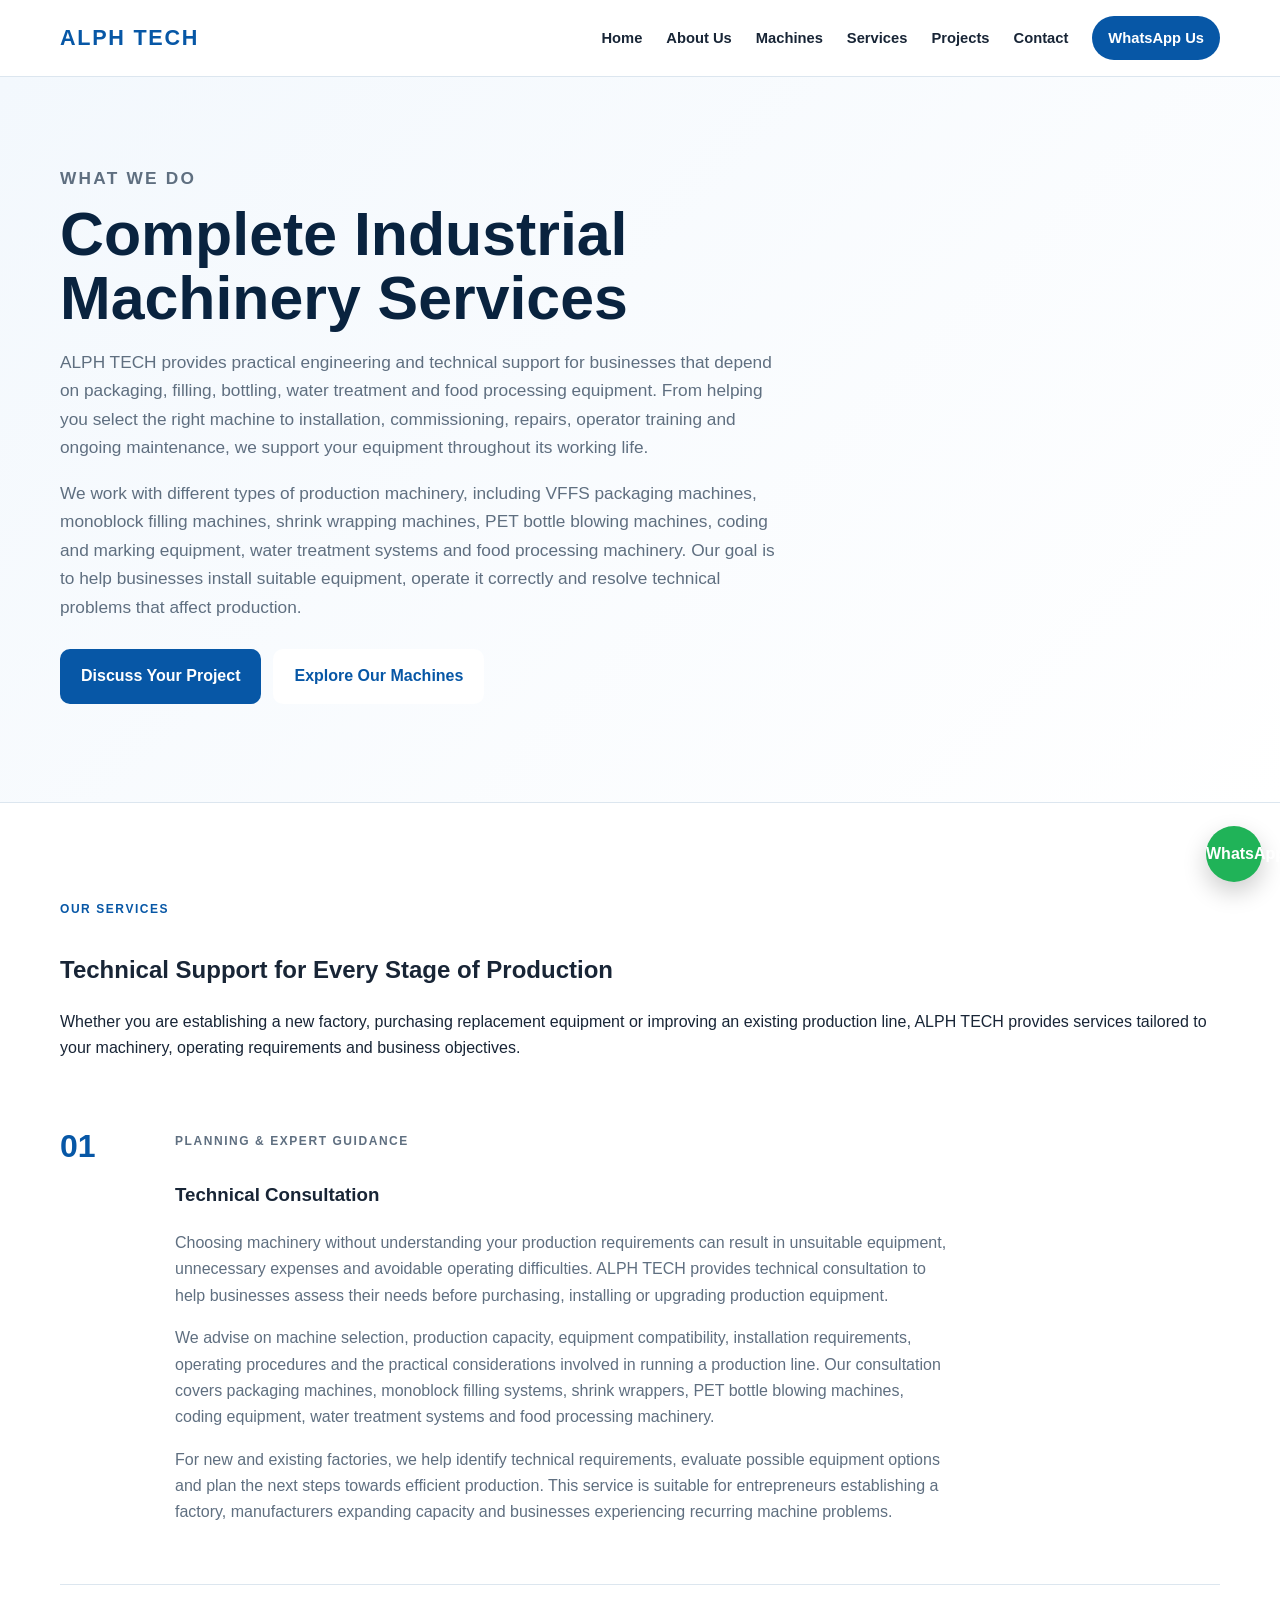
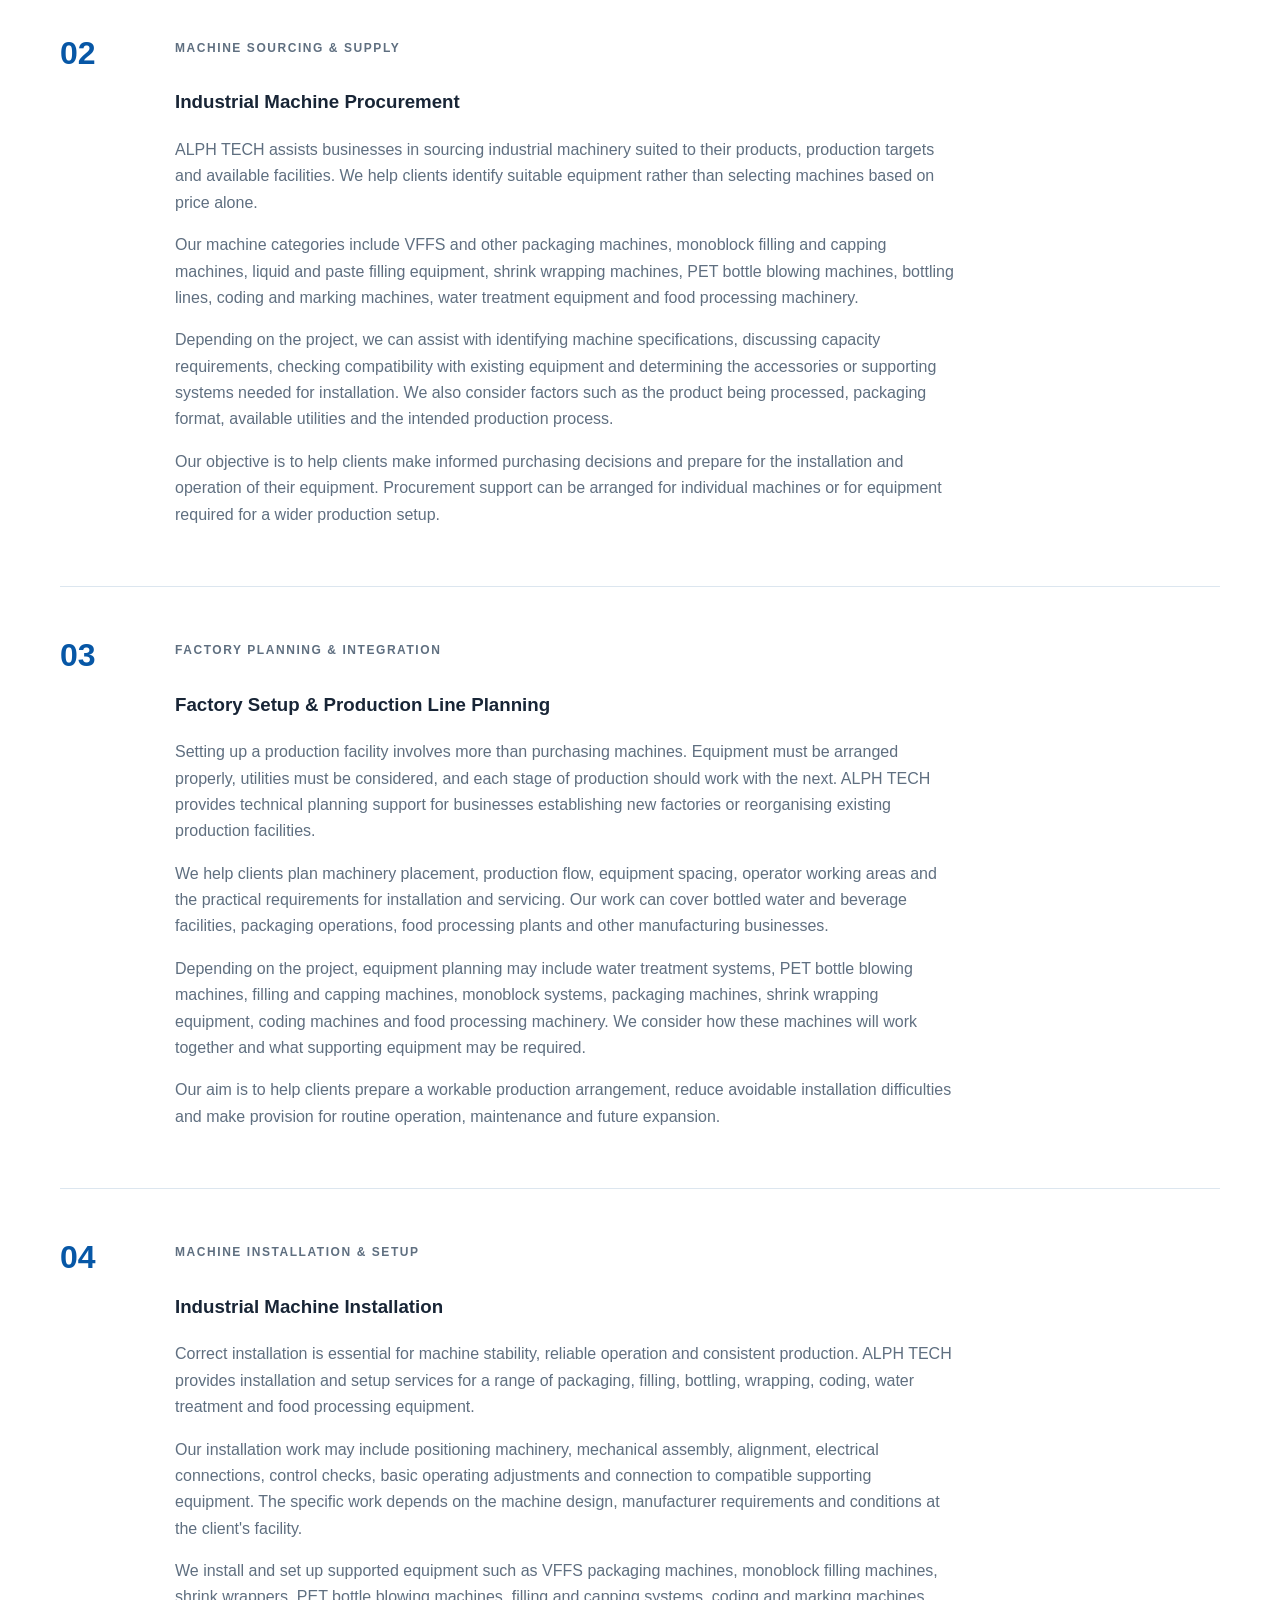
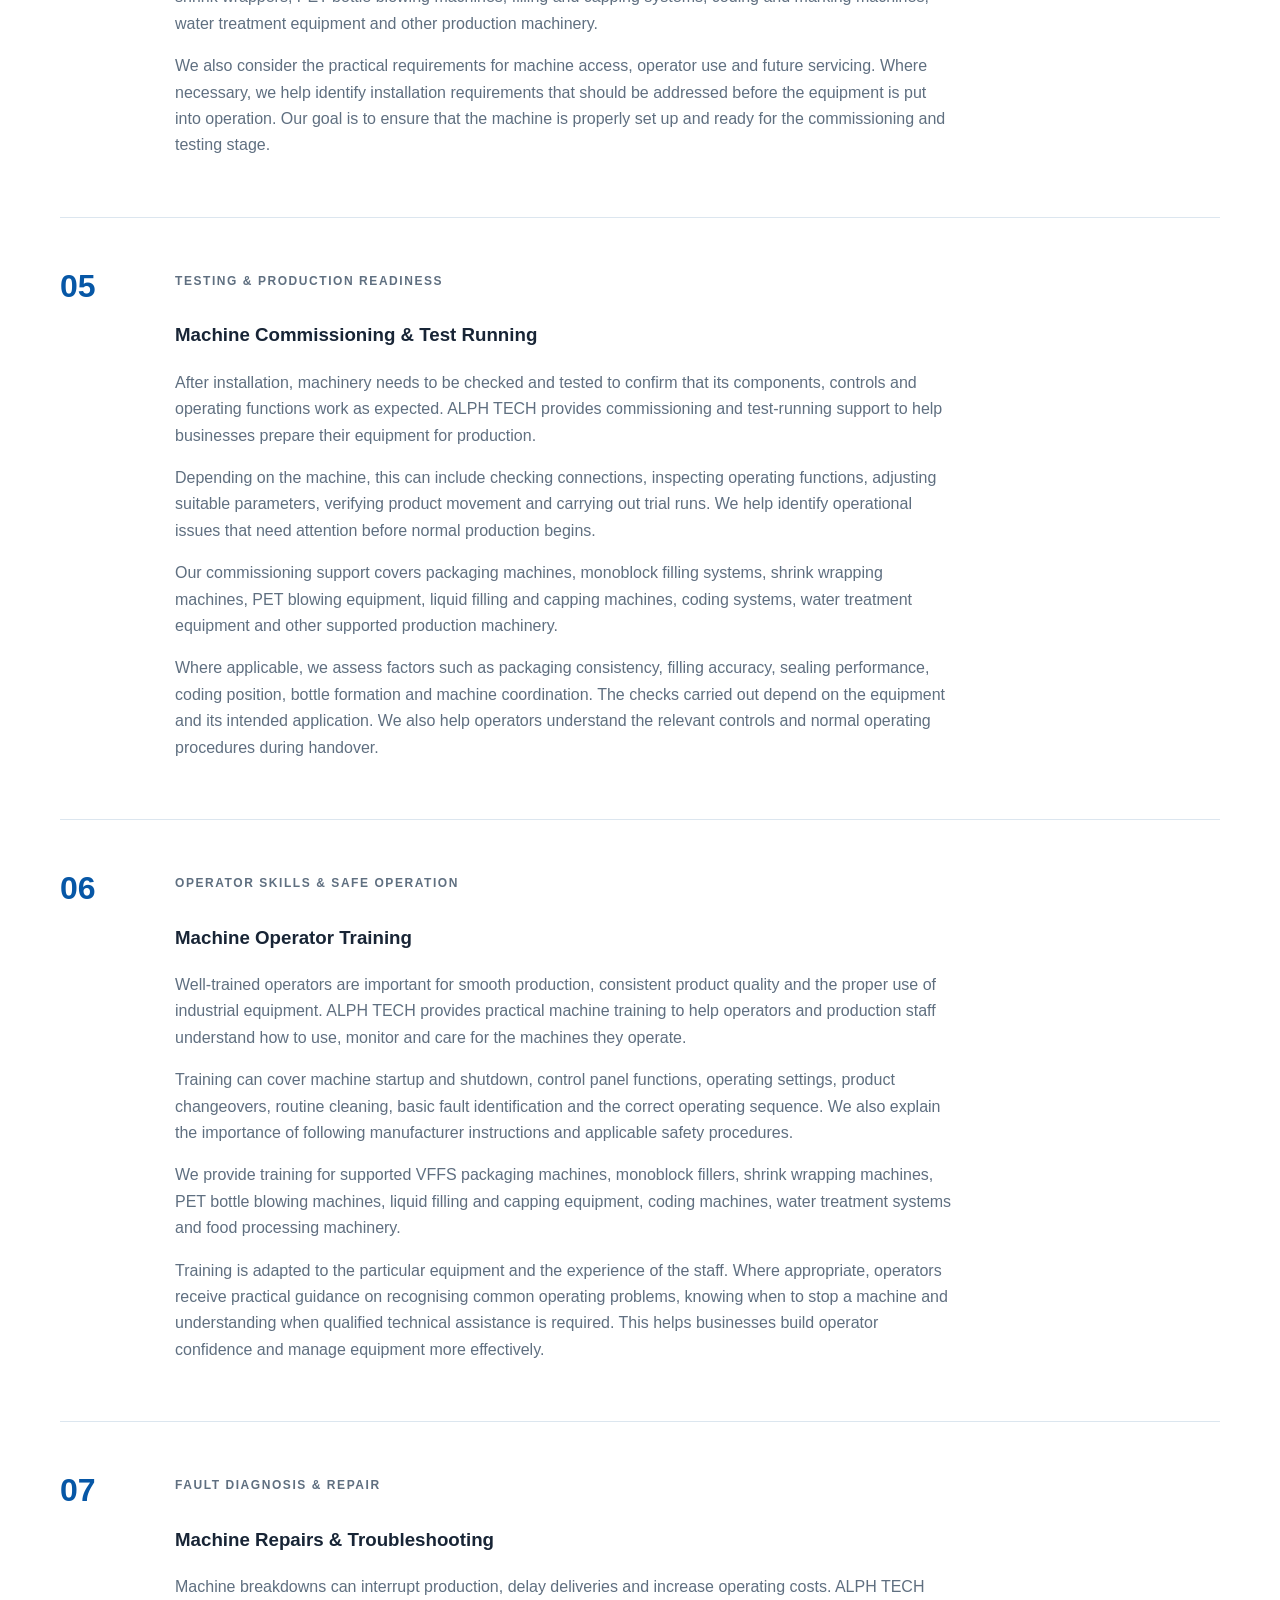
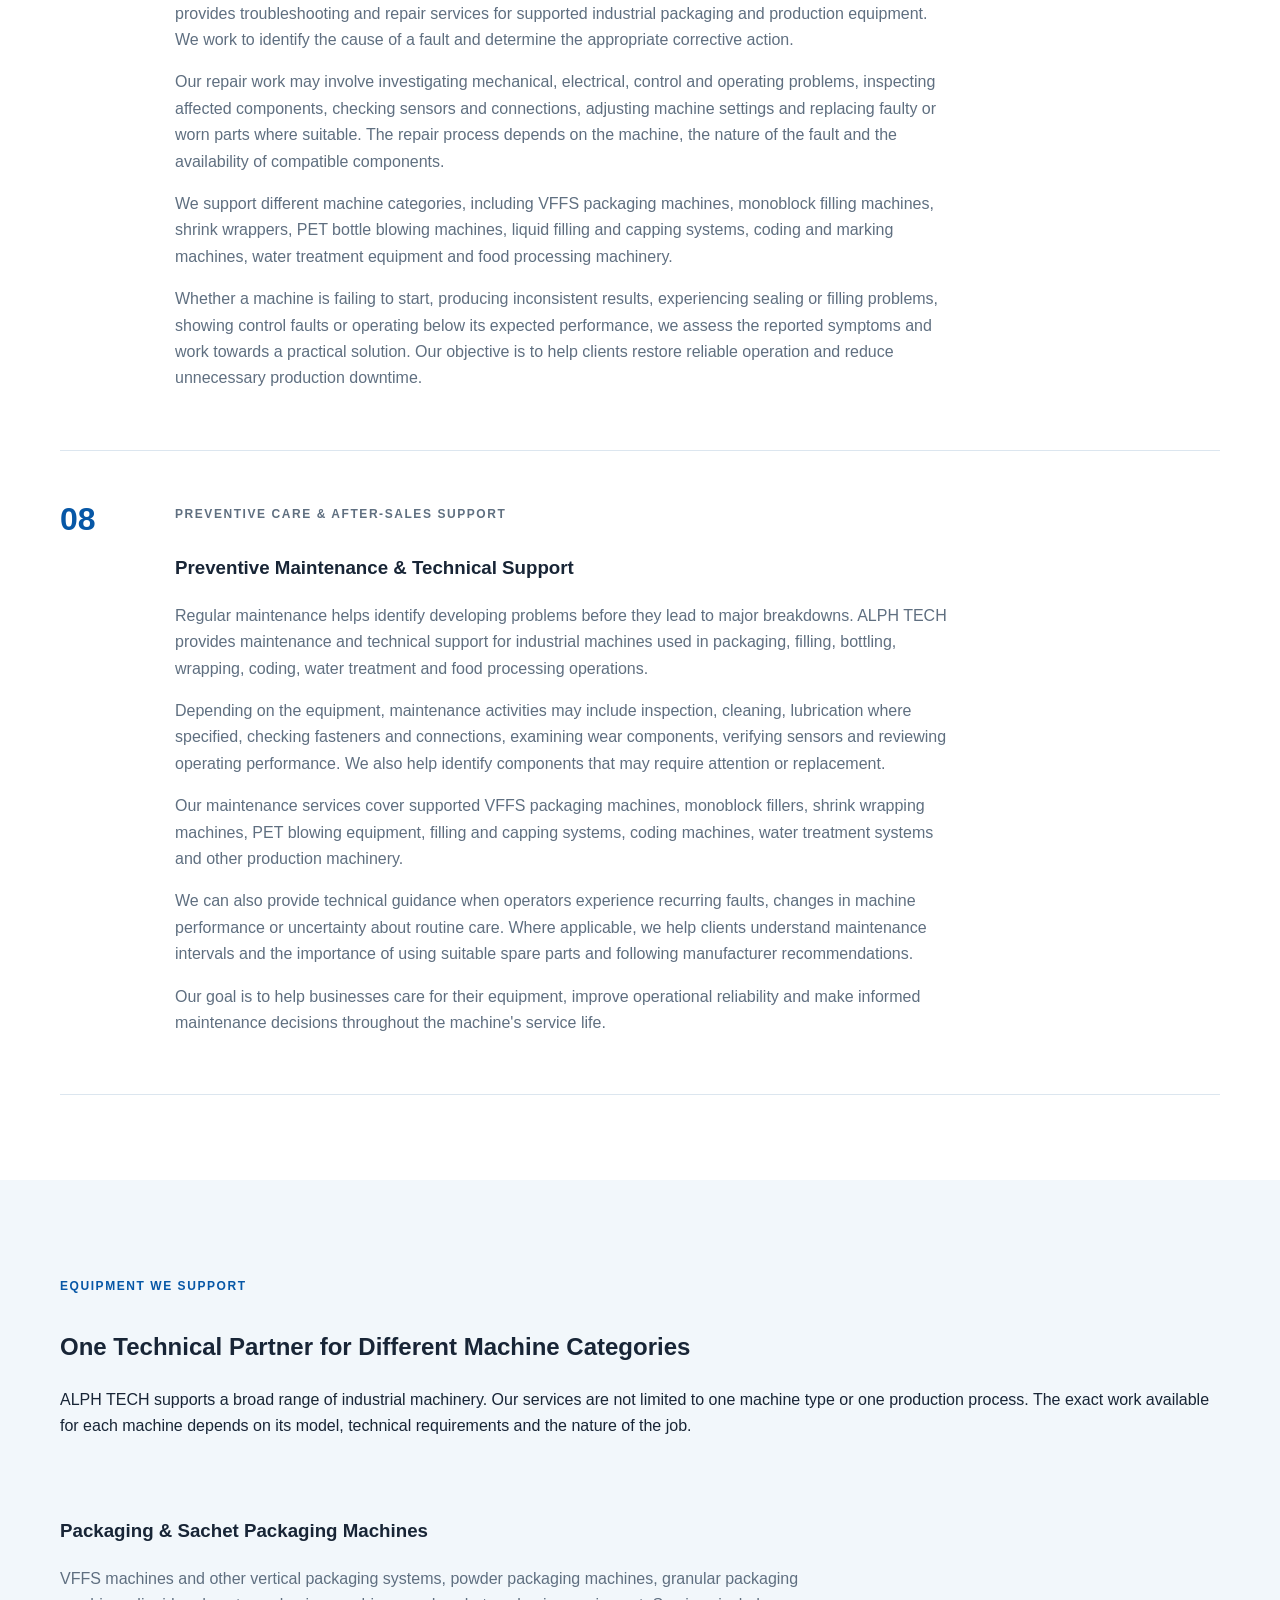
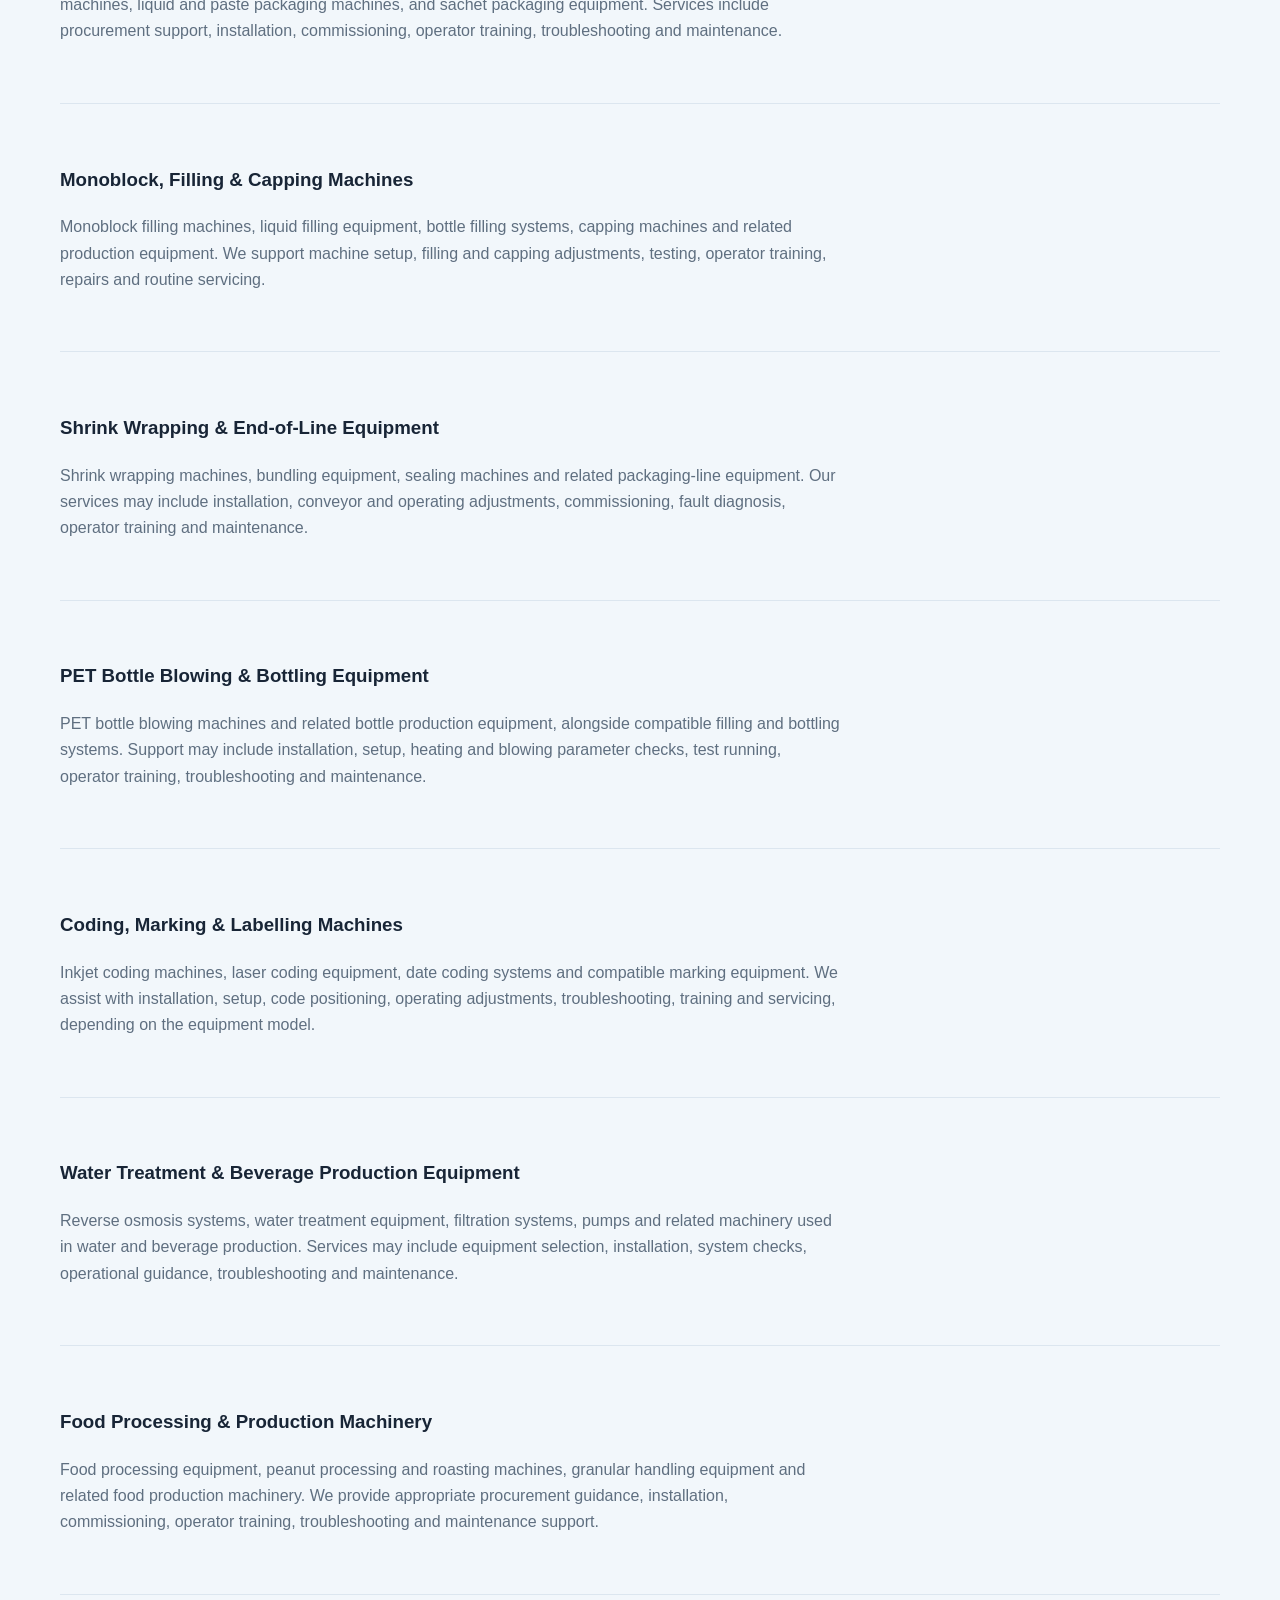
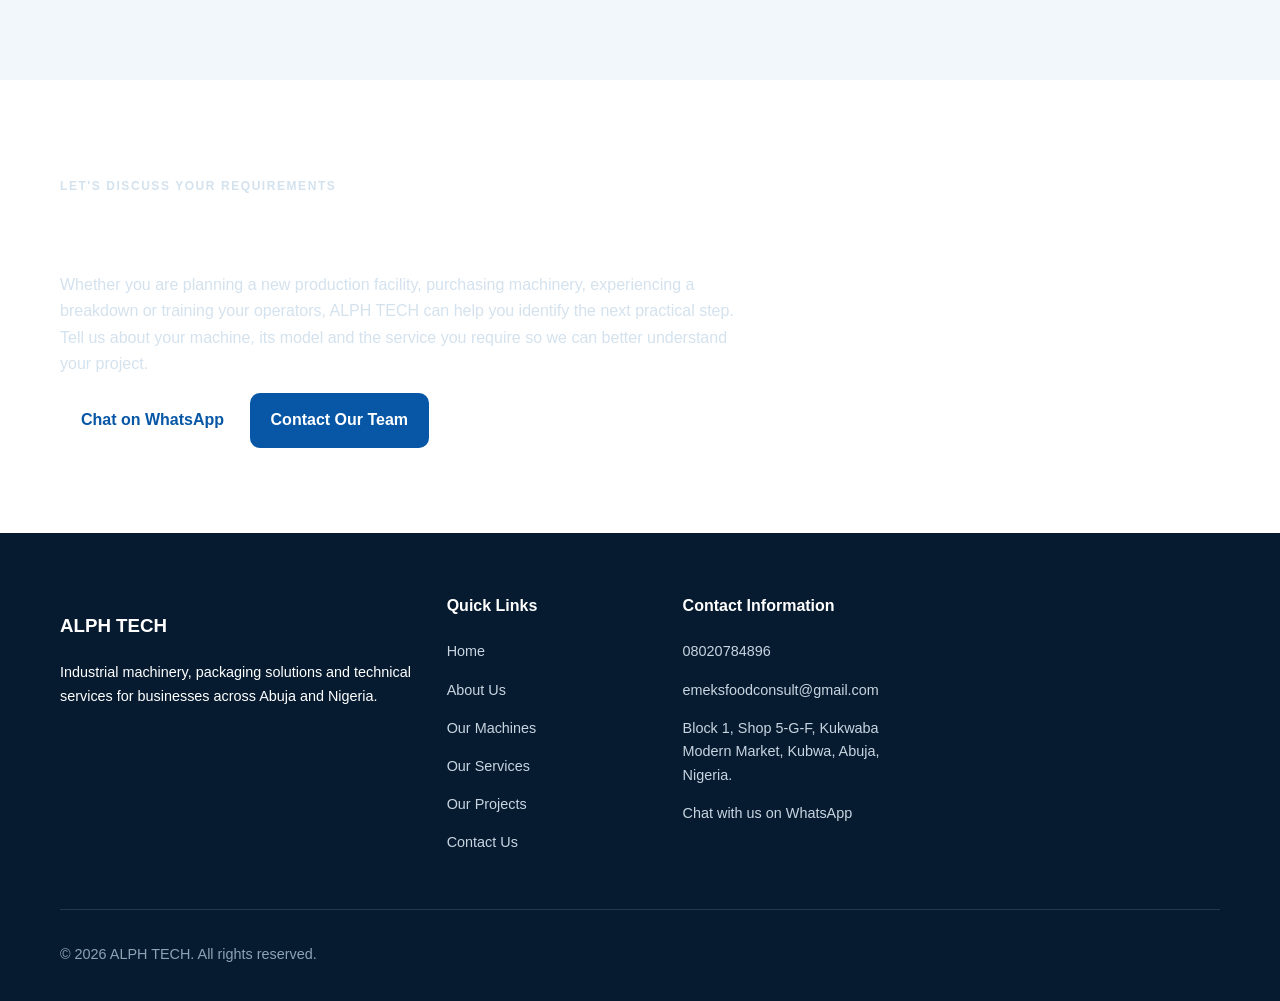
==== commit 85d857be: "Update services.html" ====
--- a/services.html
+++ b/services.html
@@ -1,4 +1,3 @@
-
 
 <!DOCTYPE html>
 <html lang="en">
@@ -513,7 +512,7 @@
 
 
   <!-- MACHINE CATEGORIES -->
-  <section class="section section-blue">
+  <section class="section section-soft">
     <div class="container">
 
       <p class="eyebrow">EQUIPMENT WE SUPPORT</p>
@@ -530,7 +529,7 @@
 
       <div class="service-list">
 
-        <article class="service-row">
+        <article class="service-row" style="grid-template-columns: 1fr;">
           <div class="service-content">
             <h3>Packaging & Sachet Packaging Machines</h3>
             <p>
@@ -544,7 +543,7 @@
           </div>
         </article>
 
-        <article class="service-row">
+        <article class="service-row" style="grid-template-columns: 1fr;">
           <div class="service-content">
             <h3>Monoblock, Filling & Capping Machines</h3>
             <p>
@@ -557,7 +556,7 @@
           </div>
         </article>
 
-        <article class="service-row">
+        <article class="service-row" style="grid-template-columns: 1fr;">
           <div class="service-content">
             <h3>Shrink Wrapping & End-of-Line Equipment</h3>
             <p>
@@ -570,7 +569,7 @@
           </div>
         </article>
 
-        <article class="service-row">
+        <article class="service-row" style="grid-template-columns: 1fr;">
           <div class="service-content">
             <h3>PET Bottle Blowing & Bottling Equipment</h3>
             <p>
@@ -583,7 +582,7 @@
           </div>
         </article>
 
-        <article class="service-row">
+        <article class="service-row" style="grid-template-columns: 1fr;">
           <div class="service-content">
             <h3>Coding, Marking & Labelling Machines</h3>
             <p>
@@ -596,7 +595,7 @@
           </div>
         </article>
 
-        <article class="service-row">
+        <article class="service-row" style="grid-template-columns: 1fr;">
           <div class="service-content">
             <h3>Water Treatment & Beverage Production Equipment</h3>
             <p>
@@ -609,7 +608,7 @@
           </div>
         </article>
 
-        <article class="service-row">
+        <article class="service-row" style="grid-template-columns: 1fr;">
           <div class="service-content">
             <h3>Food Processing & Production Machinery</h3>
             <p>
